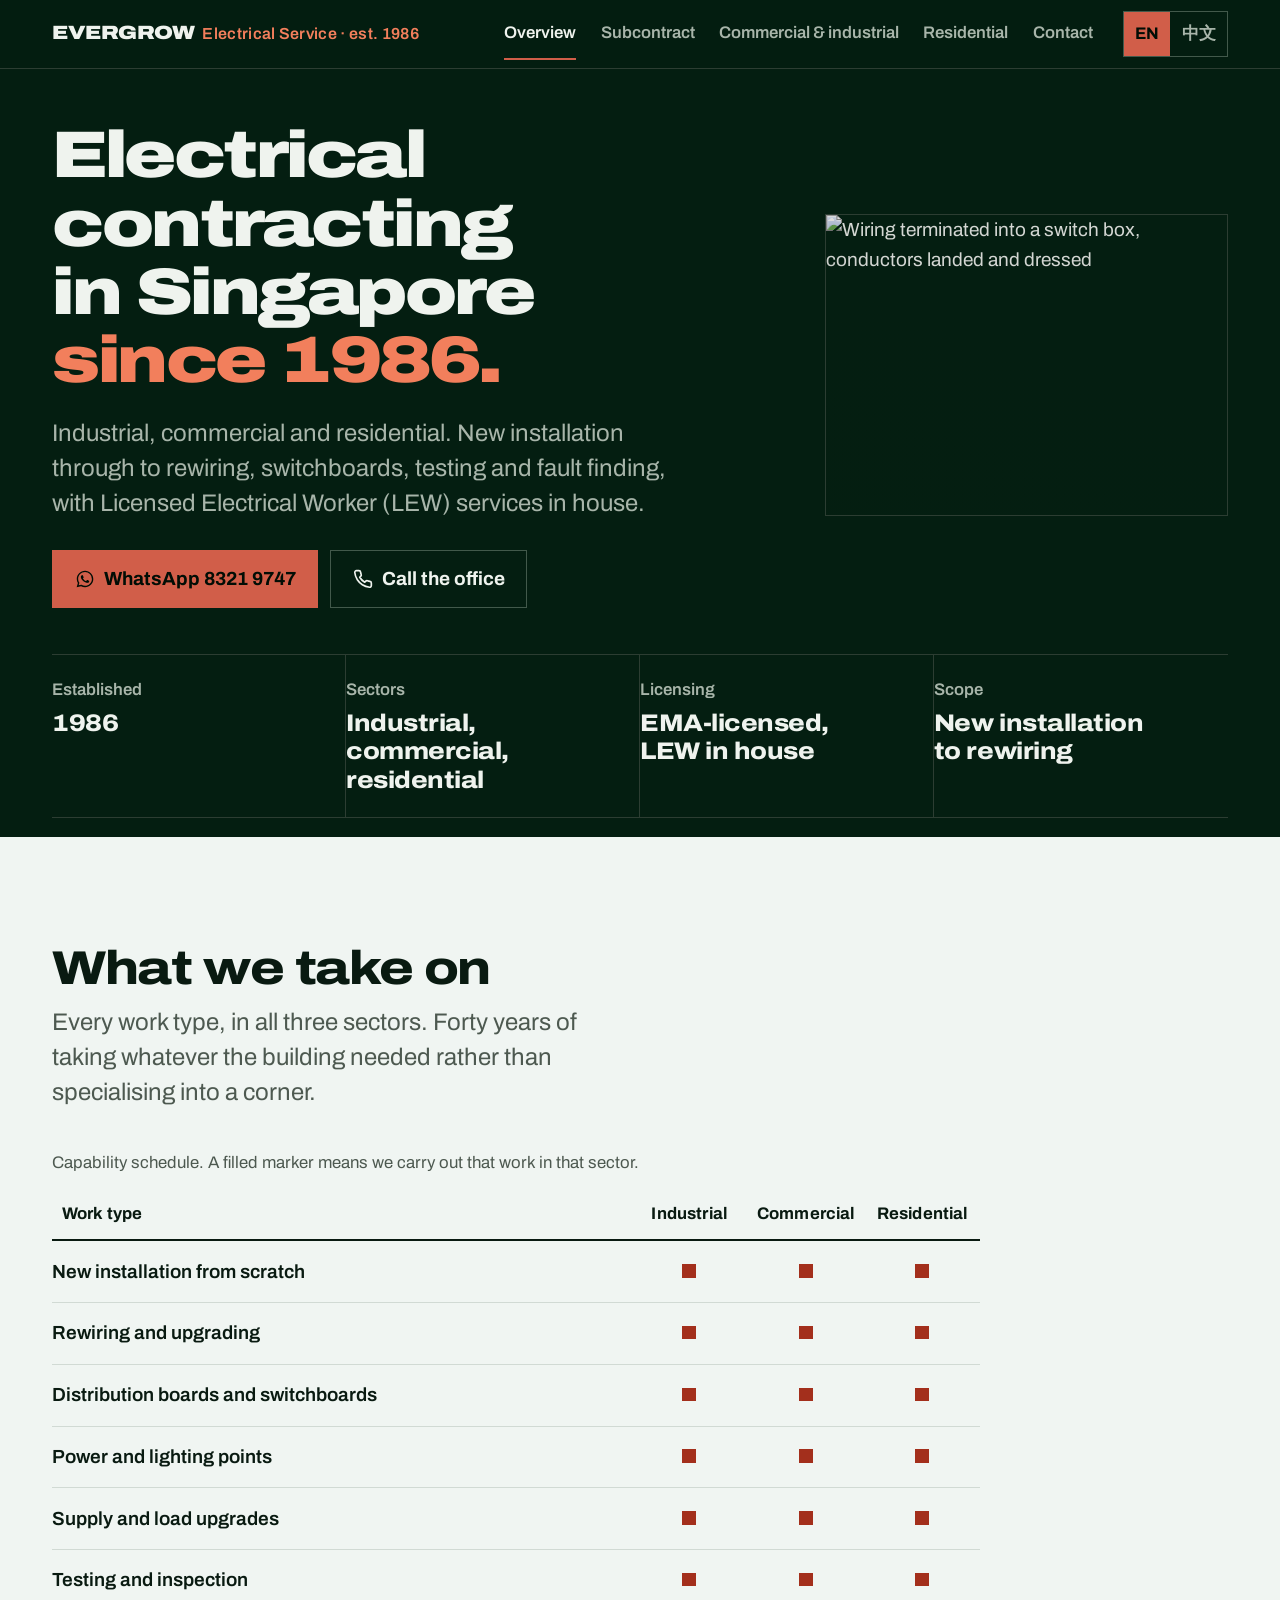
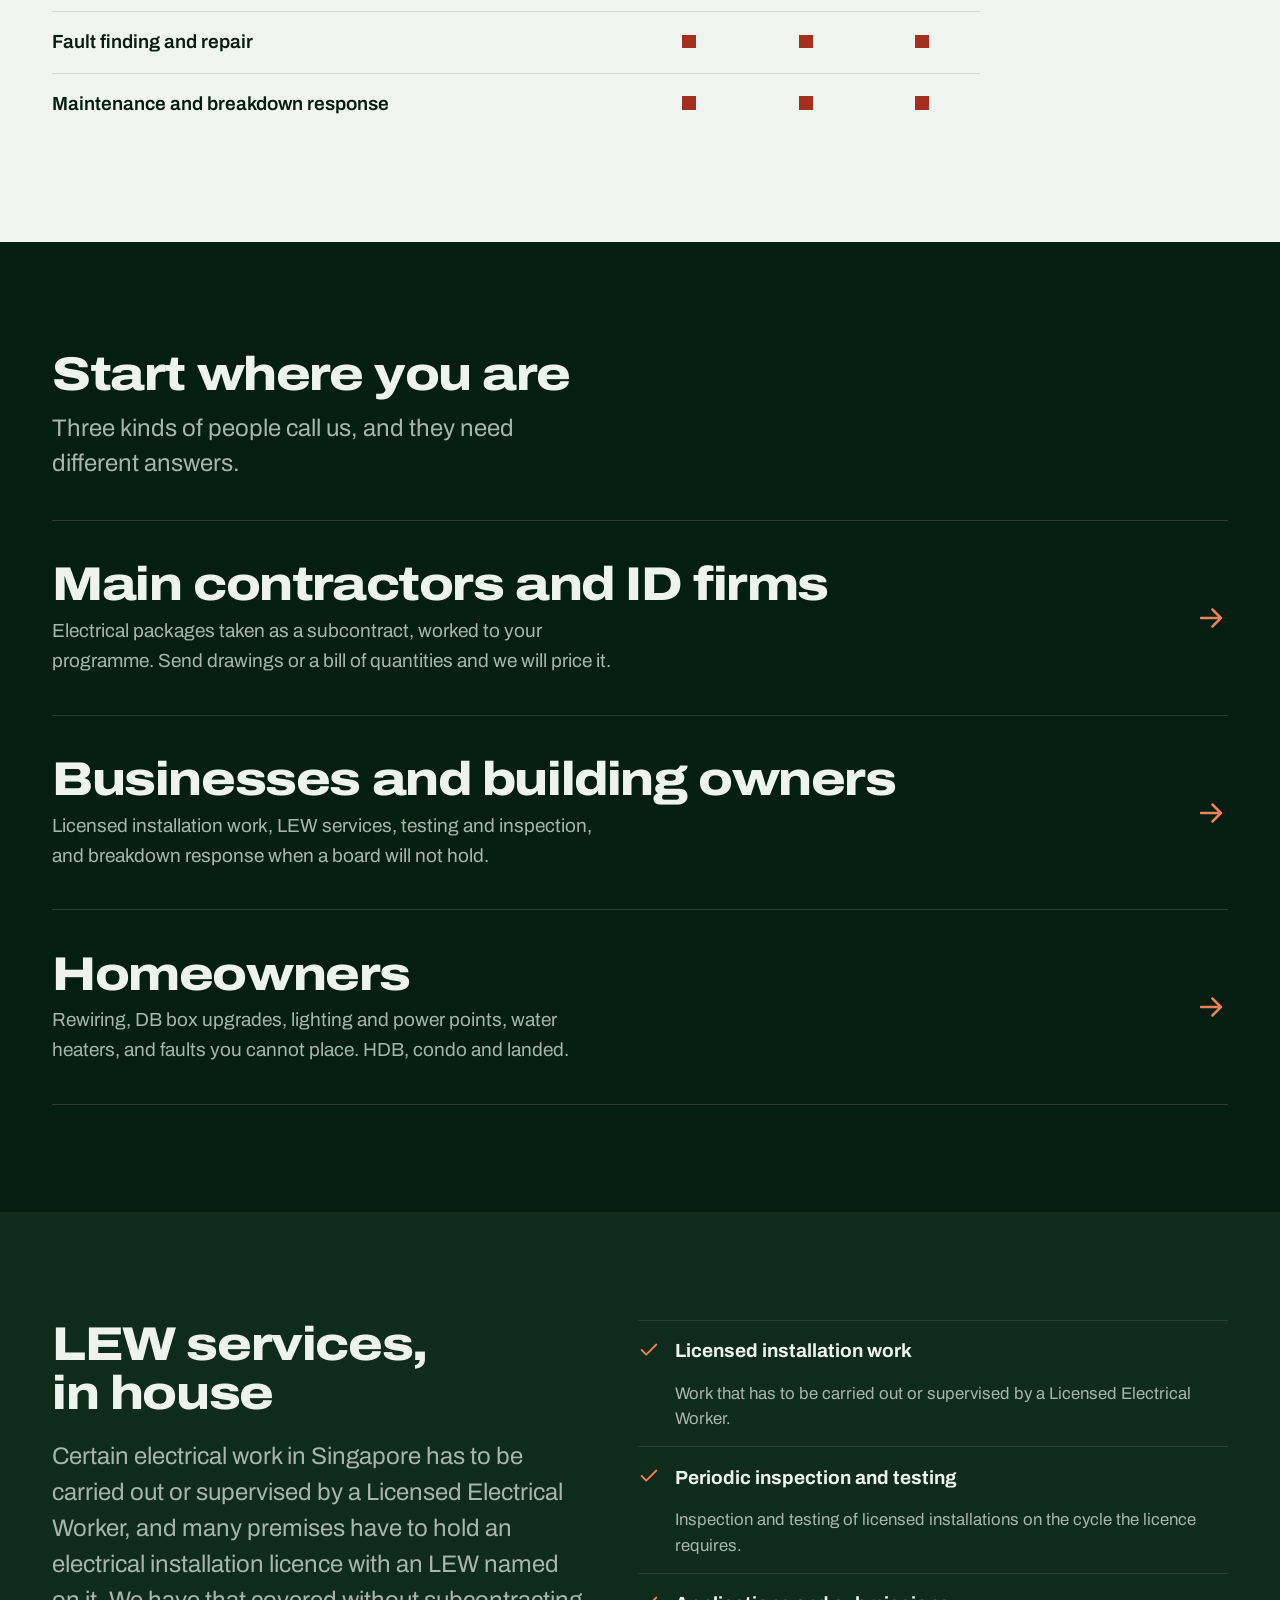
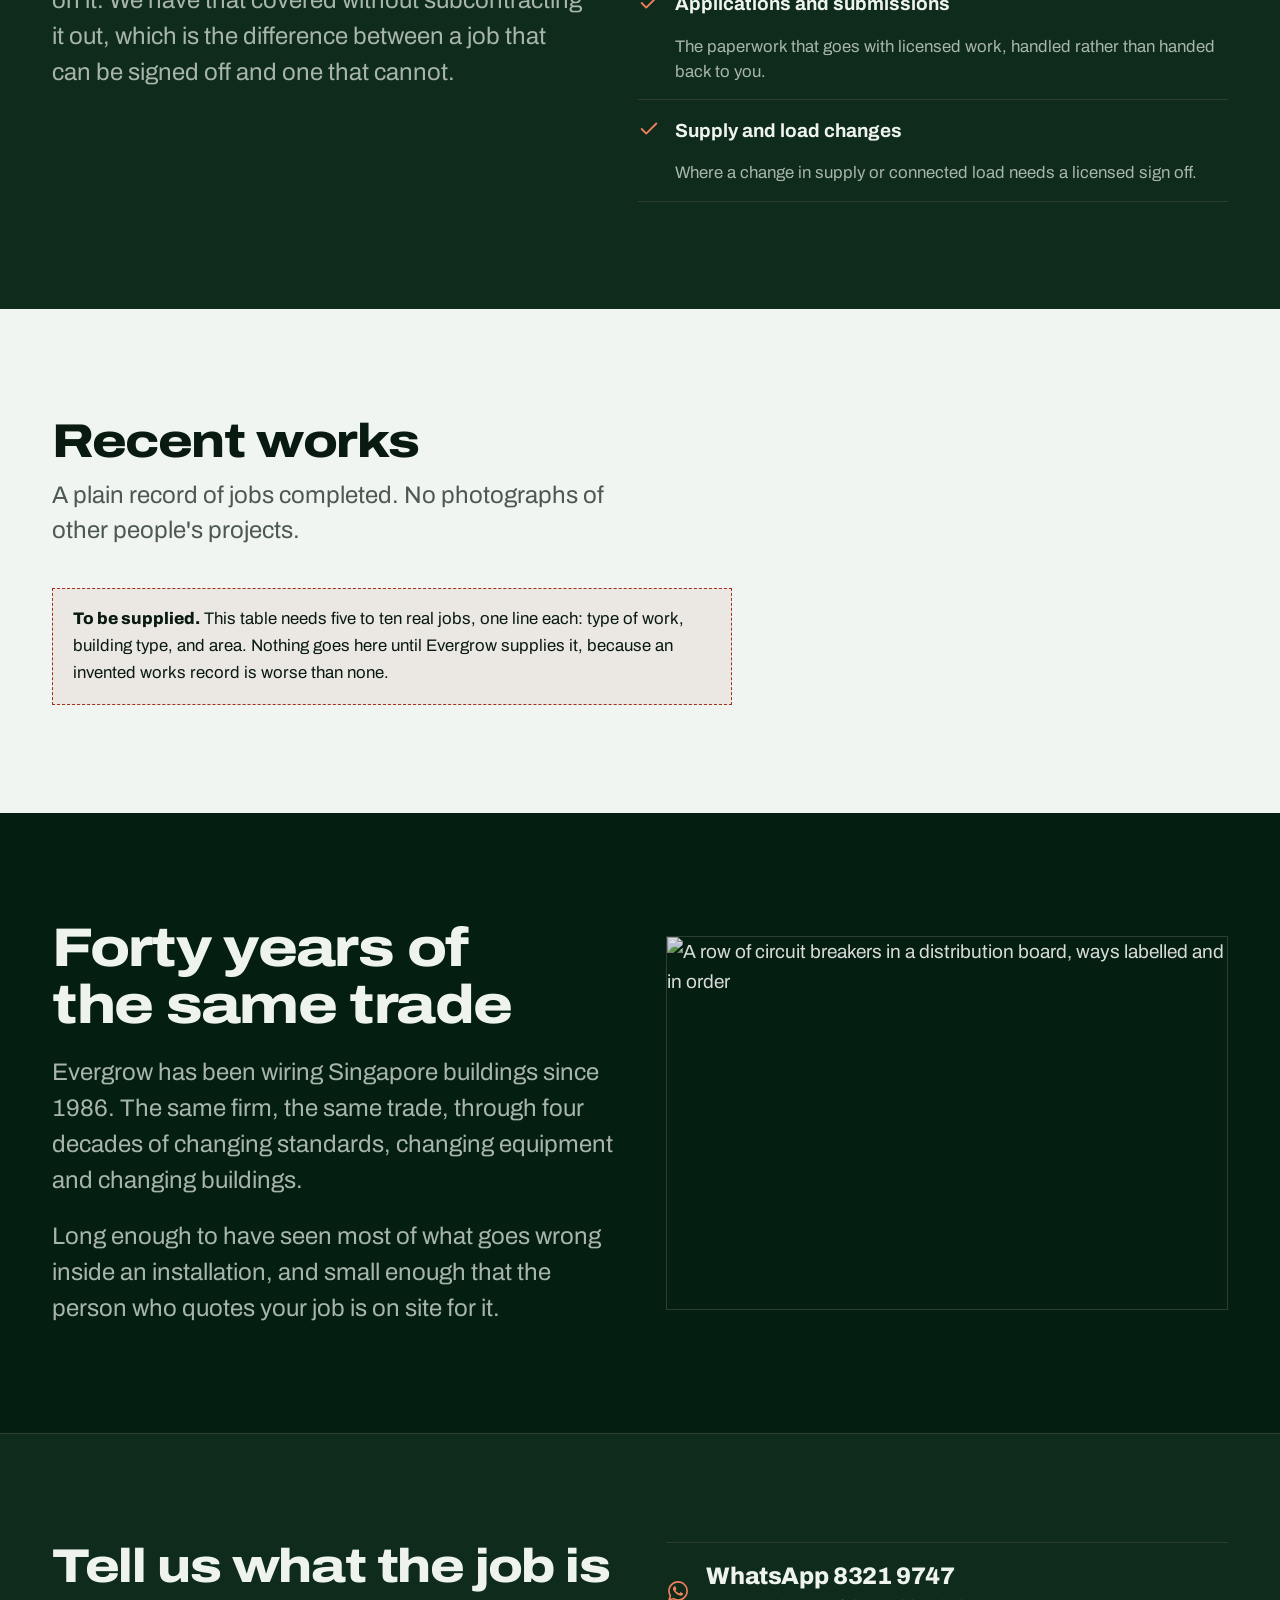
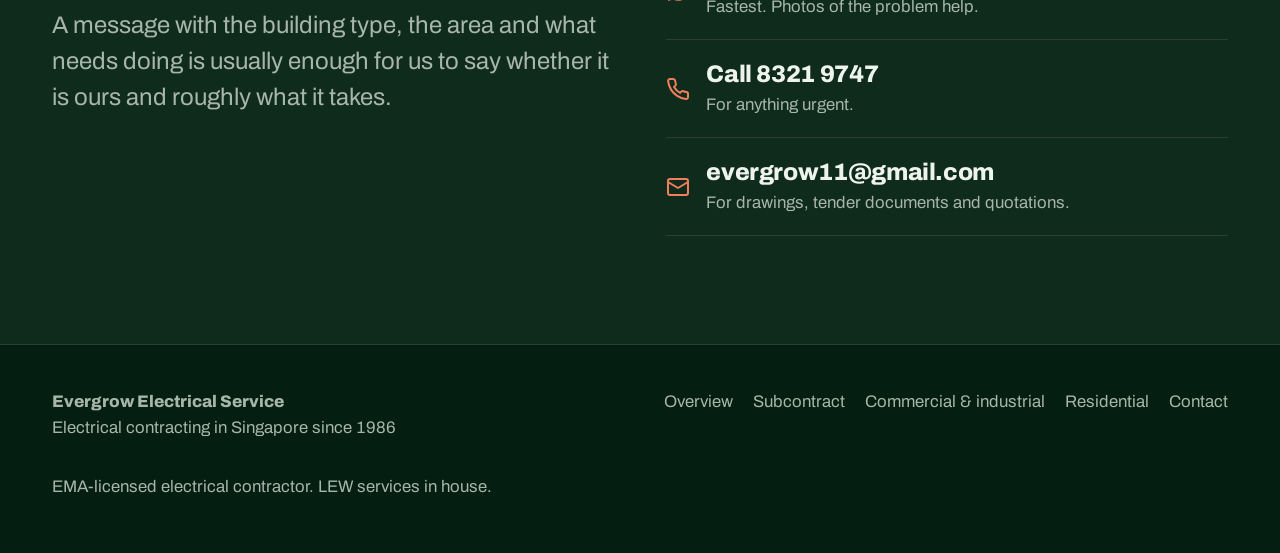
==== index.html @ 02aa0faf "Mobile action dock, 404 page, structured data, sitemap; soften unconfirmed availability claims - Sti" ====
<!doctype html>
<html lang="en">
<head>
<meta charset="utf-8">
<meta name="viewport" content="width=device-width, initial-scale=1">
<title data-en="Evergrow Electrical Service · Electrical contracting in Singapore since 1986" data-zh="Evergrow Electrical Service · 新加坡电气工程承包，始于 1986 年">Evergrow Electrical Service · Electrical contracting in Singapore since 1986</title>
<meta name="description" content="Evergrow Electrical Service has carried out electrical contracting in Singapore since 1986. Industrial, commercial and residential. New installation, rewiring, switchboards, testing and fault finding, with Licensed Electrical Worker (LEW) services in house.">
<!-- REMOVE THIS LINE to let Google index the site (do it once the "To be supplied" boxes are filled) -->
<meta name="robots" content="noindex, nofollow">
<meta name="theme-color" content="#041e11">
<link rel="icon" href="data:image/svg+xml,%3Csvg xmlns='http://www.w3.org/2000/svg' viewBox='0 0 32 32'%3E%3Crect width='32' height='32' fill='%23041e11'/%3E%3Cpath d='M18 4 9 18h6l-2 10 10-14h-6z' fill='%23d15e49'/%3E%3C/svg%3E">
<link rel="preconnect" href="https://fonts.googleapis.com">
<link rel="preconnect" href="https://fonts.gstatic.com" crossorigin>
<link href="https://fonts.googleapis.com/css2?family=Archivo:wdth,wght@62..125,400..900&family=Noto+Sans+SC:wght@400;500;700&display=swap" rel="stylesheet">
<link rel="stylesheet" href="css/site.css">
<script type="application/ld+json">
{
  "@context": "https://schema.org",
  "@type": "Electrician",
  "name": "Evergrow Electrical Service",
  "description": "Electrical contracting in Singapore since 1986. Industrial, commercial and residential: new installation, rewiring, distribution boards and switchboards, testing and inspection, fault finding and maintenance, with Licensed Electrical Worker services in house.",
  "url": "https://adamdegoat.github.io/evergrow-site/",
  "foundingDate": "1986",
  "telephone": "+65 8321 9747",
  "email": "evergrow11@gmail.com",
  "areaServed": {
    "@type": "Country",
    "name": "Singapore"
  },
  "knowsLanguage": [
    "en",
    "zh"
  ],
  "serviceType": [
    "Electrical installation",
    "Rewiring",
    "Distribution boards and switchboards",
    "Power and lighting points",
    "Supply and load upgrades",
    "Electrical testing and inspection",
    "Fault finding and repair",
    "Electrical maintenance"
  ]
}
</script>
</head>
<body>

<a class="skip-link" href="#main" data-en="Skip to content" data-zh="跳到主要内容">Skip to content</a>

<header class="masthead">
  <div class="wrap masthead__inner">
    <a class="wordmark" href="index.html">
      <span class="wordmark__name">Evergrow</span>
      <span class="wordmark__since" data-en="Electrical Service · est. 1986" data-zh="Electrical Service · 始于 1986">Electrical Service · est. 1986</span>
    </a>

    <nav class="nav" aria-label="Main">
      <a href="index.html" aria-current="page" data-en="Overview" data-zh="总览">Overview</a>
      <a href="subcontract.html" data-en="Subcontract" data-zh="分包工程">Subcontract</a>
      <a href="commercial.html" data-en="Commercial &amp; industrial" data-zh="商业与工业">Commercial &amp; industrial</a>
      <a href="residential.html" data-en="Residential" data-zh="住宅">Residential</a>
      <a href="contact.html" data-en="Contact" data-zh="联络">Contact</a>
    </nav>

    <div class="lang" role="group" aria-label="Language">
      <button type="button" data-lang="en" aria-pressed="true">EN</button>
      <button type="button" data-lang="zh" aria-pressed="false">中文</button>
    </div>
  </div>
</header>

<main id="main">

  <!-- Opening ---------------------------------------------------------- -->
  <section class="opening">
    <div class="wrap">
      <div class="opening__grid">
        <div class="rise">
          <h1>
            <span data-en="Electrical contracting in Singapore" data-zh="新加坡电气工程承包">Electrical contracting in Singapore</span>
            <span class="since" data-en="since 1986." data-zh="始于 1986 年。">since 1986.</span>
          </h1>
          <p class="opening__sub" data-en="Industrial, commercial and residential. New installation through to rewiring, switchboards, testing and fault finding, with Licensed Electrical Worker (LEW) services in house." data-zh="工业、商业、住宅。从全新装置到重新布线、配电箱、测试与故障检修，公司内部备有持牌电业工程师（LEW）。">Industrial, commercial and residential. New installation through to rewiring, switchboards, testing and fault finding, with Licensed Electrical Worker (LEW) services in house.</p>

          <div class="btn-row">
            <a class="btn btn--primary" href="https://wa.me/6583219747">
              <svg width="20" height="20" viewBox="0 0 24 24" fill="currentColor" aria-hidden="true"><path d="M12.04 2C6.58 2 2.13 6.45 2.13 11.91c0 1.75.46 3.46 1.32 4.96L2 22l5.25-1.38a9.87 9.87 0 0 0 4.79 1.22h.01c5.46 0 9.9-4.45 9.9-9.91C21.95 6.45 17.5 2 12.04 2Zm0 18.15h-.01a8.2 8.2 0 0 1-4.19-1.15l-.3-.18-3.12.82.83-3.04-.2-.31a8.19 8.19 0 0 1-1.26-4.38c0-4.54 3.7-8.23 8.25-8.23a8.23 8.23 0 0 1 8.23 8.24c0 4.54-3.7 8.23-8.23 8.23Zm4.52-6.16c-.25-.13-1.47-.72-1.69-.8-.23-.09-.39-.13-.56.12-.16.25-.64.8-.79.97-.14.16-.29.19-.54.06-.25-.12-1.05-.38-1.99-1.23-.74-.65-1.23-1.46-1.38-1.71-.14-.25-.01-.38.11-.51.11-.11.25-.29.37-.43.13-.15.17-.25.25-.41.09-.17.04-.31-.02-.43-.06-.13-.56-1.35-.77-1.84-.2-.49-.4-.42-.56-.43l-.47-.01c-.17 0-.43.06-.66.31-.22.25-.87.85-.87 2.07 0 1.22.89 2.4 1.02 2.56.12.17 1.75 2.67 4.23 3.74.59.26 1.05.41 1.41.52.59.19 1.13.16 1.56.1.47-.07 1.47-.6 1.68-1.18.2-.58.2-1.08.14-1.18-.06-.11-.22-.17-.47-.29Z"/></svg>
              <span data-en="WhatsApp 8321 9747" data-zh="WhatsApp 8321 9747">WhatsApp 8321 9747</span>
            </a>
            <a class="btn btn--ghost" href="tel:+6583219747">
              <svg width="20" height="20" viewBox="0 0 24 24" fill="none" stroke="currentColor" stroke-width="2" stroke-linecap="round" stroke-linejoin="round" aria-hidden="true"><path d="M22 16.92v3a2 2 0 0 1-2.18 2 19.79 19.79 0 0 1-8.63-3.07 19.5 19.5 0 0 1-6-6 19.79 19.79 0 0 1-3.07-8.67A2 2 0 0 1 4.11 2h3a2 2 0 0 1 2 1.72c.13.96.36 1.9.7 2.81a2 2 0 0 1-.45 2.11L8.09 9.91a16 16 0 0 0 6 6l1.27-1.27a2 2 0 0 1 2.11-.45c.9.34 1.85.57 2.81.7A2 2 0 0 1 22 16.92Z"/></svg>
              <span data-en="Call the office" data-zh="致电办公室">Call the office</span>
            </a>
          </div>
        </div>

        <figure class="opening__figure rise" style="margin:0">
          <img src="https://images.unsplash.com/photo-1635335874521-7987db781153?auto=format&amp;fit=crop&amp;w=1200&amp;q=80"
               width="1200" height="1020" loading="eager" decoding="async"
               alt="Wiring terminated into a switch box, conductors landed and dressed">
        </figure>
      </div>

      <dl class="facts">
        <div>
          <dt data-en="Established" data-zh="成立年份">Established</dt>
          <dd>1986</dd>
        </div>
        <div>
          <dt data-en="Sectors" data-zh="服务领域">Sectors</dt>
          <dd data-en="Industrial, commercial, residential" data-zh="工业、商业、住宅">Industrial, commercial, residential</dd>
        </div>
        <div>
          <dt data-en="Licensing" data-zh="执照">Licensing</dt>
          <dd data-en="EMA-licensed, LEW in house" data-zh="EMA 持牌，内部 LEW">EMA-licensed, LEW in house</dd>
        </div>
        <div>
          <dt data-en="Scope" data-zh="工程范围">Scope</dt>
          <dd data-en="New installation to rewiring" data-zh="从全新装置到重新布线">New installation to rewiring</dd>
        </div>
      </dl>
    </div>
  </section>

  <!-- Capability schedule ---------------------------------------------- -->
  <section class="band band--pale" id="capability">
    <div class="wrap">
      <div class="band-head">
        <h2 data-en="What we take on" data-zh="承接范围">What we take on</h2>
        <p data-en="Every work type, in all three sectors. Forty years of taking whatever the building needed rather than specialising into a corner." data-zh="所有工程类型，涵盖三大领域。四十年来按建筑所需承接工程，而非局限于单一专项。">Every work type, in all three sectors. Forty years of taking whatever the building needed rather than specialising into a corner.</p>
      </div>

      <table class="schedule">
        <caption data-en="Capability schedule. A filled marker means we carry out that work in that sector." data-zh="工程能力表。方块表示本公司在该领域承接该项工程。">Capability schedule. A filled marker means we carry out that work in that sector.</caption>
        <thead>
          <tr>
            <th scope="col" data-en="Work type" data-zh="工程类型">Work type</th>
            <th scope="col" data-en="Industrial" data-zh="工业">Industrial</th>
            <th scope="col" data-en="Commercial" data-zh="商业">Commercial</th>
            <th scope="col" data-en="Residential" data-zh="住宅">Residential</th>
          </tr>
        </thead>
        <tbody>
          <tr><th scope="row" data-en="New installation from scratch" data-zh="全新电气装置">New installation from scratch</th><td><span class="tick"></span><span class="visually-hidden">Yes</span></td><td><span class="tick"></span><span class="visually-hidden">Yes</span></td><td><span class="tick"></span><span class="visually-hidden">Yes</span></td></tr>
          <tr><th scope="row" data-en="Rewiring and upgrading" data-zh="重新布线与提升">Rewiring and upgrading</th><td><span class="tick"></span><span class="visually-hidden">Yes</span></td><td><span class="tick"></span><span class="visually-hidden">Yes</span></td><td><span class="tick"></span><span class="visually-hidden">Yes</span></td></tr>
          <tr><th scope="row" data-en="Distribution boards and switchboards" data-zh="配电箱与配电柜">Distribution boards and switchboards</th><td><span class="tick"></span><span class="visually-hidden">Yes</span></td><td><span class="tick"></span><span class="visually-hidden">Yes</span></td><td><span class="tick"></span><span class="visually-hidden">Yes</span></td></tr>
          <tr><th scope="row" data-en="Power and lighting points" data-zh="电源与照明点">Power and lighting points</th><td><span class="tick"></span><span class="visually-hidden">Yes</span></td><td><span class="tick"></span><span class="visually-hidden">Yes</span></td><td><span class="tick"></span><span class="visually-hidden">Yes</span></td></tr>
          <tr><th scope="row" data-en="Supply and load upgrades" data-zh="电力供应与负载提升">Supply and load upgrades</th><td><span class="tick"></span><span class="visually-hidden">Yes</span></td><td><span class="tick"></span><span class="visually-hidden">Yes</span></td><td><span class="tick"></span><span class="visually-hidden">Yes</span></td></tr>
          <tr><th scope="row" data-en="Testing and inspection" data-zh="测试与检查">Testing and inspection</th><td><span class="tick"></span><span class="visually-hidden">Yes</span></td><td><span class="tick"></span><span class="visually-hidden">Yes</span></td><td><span class="tick"></span><span class="visually-hidden">Yes</span></td></tr>
          <tr><th scope="row" data-en="Fault finding and repair" data-zh="故障检修">Fault finding and repair</th><td><span class="tick"></span><span class="visually-hidden">Yes</span></td><td><span class="tick"></span><span class="visually-hidden">Yes</span></td><td><span class="tick"></span><span class="visually-hidden">Yes</span></td></tr>
          <tr><th scope="row" data-en="Maintenance and breakdown response" data-zh="维修保养与故障应对">Maintenance and breakdown response</th><td><span class="tick"></span><span class="visually-hidden">Yes</span></td><td><span class="tick"></span><span class="visually-hidden">Yes</span></td><td><span class="tick"></span><span class="visually-hidden">Yes</span></td></tr>
        </tbody>
      </table>

      <!-- Phone: the same information, stated once instead of repeated per sector. -->
      <div class="schedule-stack">
        <ul class="sector-row">
          <li data-en="Industrial" data-zh="工业">Industrial</li>
          <li data-en="Commercial" data-zh="商业">Commercial</li>
          <li data-en="Residential" data-zh="住宅">Residential</li>
        </ul>
        <ul class="stack-list">
          <li data-en="New installation from scratch" data-zh="全新电气装置">New installation from scratch</li>
          <li data-en="Rewiring and upgrading" data-zh="重新布线与提升">Rewiring and upgrading</li>
          <li data-en="Distribution boards and switchboards" data-zh="配电箱与配电柜">Distribution boards and switchboards</li>
          <li data-en="Power and lighting points" data-zh="电源与照明点">Power and lighting points</li>
          <li data-en="Supply and load upgrades" data-zh="电力供应与负载提升">Supply and load upgrades</li>
          <li data-en="Testing and inspection" data-zh="测试与检查">Testing and inspection</li>
          <li data-en="Fault finding and repair" data-zh="故障检修">Fault finding and repair</li>
          <li data-en="Maintenance and breakdown response" data-zh="维修保养与故障应对">Maintenance and breakdown response</li>
        </ul>
      </div>
    </div>
  </section>

  <!-- Doors ------------------------------------------------------------- -->
  <section class="band">
    <div class="wrap">
      <div class="band-head">
        <h2 data-en="Start where you are" data-zh="按您的身份选择">Start where you are</h2>
        <p data-en="Three kinds of people call us, and they need different answers." data-zh="三类客户联络我们，各自需要不同的答案。">Three kinds of people call us, and they need different answers.</p>
      </div>

      <div class="doors">
        <a class="door" href="subcontract.html">
          <span class="door__title" data-en="Main contractors and ID firms" data-zh="总承包商与室内设计公司">Main contractors and ID firms</span>
          <span class="door__note" data-en="Electrical packages taken as a subcontract, worked to your programme. Send drawings or a bill of quantities and we will price it." data-zh="以分包形式承接电气工程配套，配合贵司工期。发送图纸或工程量清单，我们即可报价。">Electrical packages taken as a subcontract, worked to your programme. Send drawings or a bill of quantities and we will price it.</span>
          <svg class="door__arrow" width="34" height="34" viewBox="0 0 24 24" fill="none" stroke="currentColor" stroke-width="1.75" stroke-linecap="round" stroke-linejoin="round" aria-hidden="true"><path d="M5 12h14M13 6l6 6-6 6"/></svg>
        </a>

        <a class="door" href="commercial.html">
          <span class="door__title" data-en="Businesses and building owners" data-zh="企业与业主">Businesses and building owners</span>
          <span class="door__note" data-en="Licensed installation work, LEW services, testing and inspection, and breakdown response when a board will not hold." data-zh="持牌电气装置工程、LEW 服务、测试与检查，以及配电箱无法送电时的故障应对。">Licensed installation work, LEW services, testing and inspection, and breakdown response when a board will not hold.</span>
          <svg class="door__arrow" width="34" height="34" viewBox="0 0 24 24" fill="none" stroke="currentColor" stroke-width="1.75" stroke-linecap="round" stroke-linejoin="round" aria-hidden="true"><path d="M5 12h14M13 6l6 6-6 6"/></svg>
        </a>

        <a class="door" href="residential.html">
          <span class="door__title" data-en="Homeowners" data-zh="住宅屋主">Homeowners</span>
          <span class="door__note" data-en="Rewiring, DB box upgrades, lighting and power points, water heaters, and faults you cannot place. HDB, condo and landed." data-zh="重新布线、电箱提升、照明与电源点、热水器，以及查不出原因的故障。组屋、公寓与有地住宅。">Rewiring, DB box upgrades, lighting and power points, water heaters, and faults you cannot place. HDB, condo and landed.</span>
          <svg class="door__arrow" width="34" height="34" viewBox="0 0 24 24" fill="none" stroke="currentColor" stroke-width="1.75" stroke-linecap="round" stroke-linejoin="round" aria-hidden="true"><path d="M5 12h14M13 6l6 6-6 6"/></svg>
        </a>
      </div>
    </div>
  </section>

  <!-- Licence ----------------------------------------------------------- -->
  <section class="band band--raised">
    <div class="wrap licence">
      <div>
        <h2 style="font-size:var(--step-3)" data-en="LEW services, in house" data-zh="内部 LEW 服务">LEW services, in house</h2>
        <p class="lede" style="margin-top:1.25rem;color:var(--muted-on-deep)" data-en="Certain electrical work in Singapore has to be carried out or supervised by a Licensed Electrical Worker, and many premises have to hold an electrical installation licence with an LEW named on it. We have that covered without subcontracting it out, which is the difference between a job that can be signed off and one that cannot." data-zh="在新加坡，某些电气工程必须由持牌电业工程师（LEW）执行或监督，许多场所也必须持有列明 LEW 的电气装置执照。我们内部即可处理，无需另行外包，这决定了工程能否顺利签核。">Certain electrical work in Singapore has to be carried out or supervised by a Licensed Electrical Worker, and many premises have to hold an electrical installation licence with an LEW named on it. We have that covered without subcontracting it out, which is the difference between a job that can be signed off and one that cannot.</p>
      </div>

      <ul class="licence__list">
        <li>
          <svg width="22" height="22" viewBox="0 0 24 24" fill="none" stroke="currentColor" stroke-width="2" stroke-linecap="round" stroke-linejoin="round" aria-hidden="true"><path d="M20 6 9 17l-5-5"/></svg>
          <b data-en="Licensed installation work" data-zh="持牌电气装置工程">Licensed installation work</b>
          <span data-en="Work that has to be carried out or supervised by a Licensed Electrical Worker." data-zh="必须由持牌电业工程师执行或监督的工程。">Work that has to be carried out or supervised by a Licensed Electrical Worker.</span>
        </li>
        <li>
          <svg width="22" height="22" viewBox="0 0 24 24" fill="none" stroke="currentColor" stroke-width="2" stroke-linecap="round" stroke-linejoin="round" aria-hidden="true"><path d="M20 6 9 17l-5-5"/></svg>
          <b data-en="Periodic inspection and testing" data-zh="定期检查与测试">Periodic inspection and testing</b>
          <span data-en="Inspection and testing of licensed installations on the cycle the licence requires." data-zh="按执照要求的周期，对持牌电气装置进行检查与测试。">Inspection and testing of licensed installations on the cycle the licence requires.</span>
        </li>
        <li>
          <svg width="22" height="22" viewBox="0 0 24 24" fill="none" stroke="currentColor" stroke-width="2" stroke-linecap="round" stroke-linejoin="round" aria-hidden="true"><path d="M20 6 9 17l-5-5"/></svg>
          <b data-en="Applications and submissions" data-zh="申请与呈报">Applications and submissions</b>
          <span data-en="The paperwork that goes with licensed work, handled rather than handed back to you." data-zh="持牌工程所需的文书作业由我们处理，不会推回给客户。">The paperwork that goes with licensed work, handled rather than handed back to you.</span>
        </li>
        <li>
          <svg width="22" height="22" viewBox="0 0 24 24" fill="none" stroke="currentColor" stroke-width="2" stroke-linecap="round" stroke-linejoin="round" aria-hidden="true"><path d="M20 6 9 17l-5-5"/></svg>
          <b data-en="Supply and load changes" data-zh="供电与负载变更">Supply and load changes</b>
          <span data-en="Where a change in supply or connected load needs a licensed sign off." data-zh="供电或连接负载变更需要持牌签核的情况。">Where a change in supply or connected load needs a licensed sign off.</span>
        </li>
      </ul>
    </div>
  </section>

  <!-- Works log --------------------------------------------------------- -->
  <section class="band band--pale">
    <div class="wrap">
      <div class="band-head">
        <h2 data-en="Recent works" data-zh="近期工程">Recent works</h2>
        <p data-en="A plain record of jobs completed. No photographs of other people's projects." data-zh="已完成工程的简明记录。不使用他人项目的照片。">A plain record of jobs completed. No photographs of other people's projects.</p>
      </div>

      <p class="todo">
        <b data-en="To be supplied." data-zh="待提供。">To be supplied.</b>
        <span data-en=" This table needs five to ten real jobs, one line each: type of work, building type, and area. Nothing goes here until Evergrow supplies it, because an invented works record is worse than none." data-zh=" 此表需要五至十项真实工程，每项一行：工程类型、建筑类型与地区。在 Evergrow 提供资料前不会填入内容，因为虚构的工程记录比留白更糟。"> This table needs five to ten real jobs, one line each: type of work, building type, and area. Nothing goes here until Evergrow supplies it, because an invented works record is worse than none.</span>
      </p>
    </div>
  </section>

  <!-- Continuity -------------------------------------------------------- -->
  <section class="band">
    <div class="wrap continuity">
      <div>
        <h2 data-en="Forty years of the same trade" data-zh="四十年，只做同一行">Forty years of the same trade</h2>
        <p data-en="Evergrow has been wiring Singapore buildings since 1986. The same firm, the same trade, through four decades of changing standards, changing equipment and changing buildings." data-zh="Evergrow 自 1986 年起为新加坡的建筑布线。同一家公司，同一个行业，历经四十年标准、设备与建筑形态的变迁。">Evergrow has been wiring Singapore buildings since 1986. The same firm, the same trade, through four decades of changing standards, changing equipment and changing buildings.</p>
        <p data-en="Long enough to have seen most of what goes wrong inside an installation, and small enough that the person who quotes your job is on site for it." data-zh="时间够长，装置内部会出的问题大多见过；规模够小，为您报价的人也会亲自到场施工。">Long enough to have seen most of what goes wrong inside an installation, and small enough that the person who quotes your job is on site for it.</p>
      </div>
      <figure class="continuity__figure" style="margin:0">
        <img src="https://images.unsplash.com/photo-1576446470246-499c738d1c8e?auto=format&amp;fit=crop&amp;w=1200&amp;q=80"
             width="1200" height="800" loading="lazy" decoding="async"
             alt="A row of circuit breakers in a distribution board, ways labelled and in order">
      </figure>
    </div>
  </section>

  <!-- Contact ----------------------------------------------------------- -->
  <section class="band contact-band" id="contact">
    <div class="wrap contact-grid">
      <div>
        <h2 data-en="Tell us what the job is" data-zh="告诉我们工程内容">Tell us what the job is</h2>
        <p data-en="A message with the building type, the area and what needs doing is usually enough for us to say whether it is ours and roughly what it takes." data-zh="来讯说明建筑类型、地区与需要处理的工程，通常已足以让我们判断是否承接，以及大致所需。">A message with the building type, the area and what needs doing is usually enough for us to say whether it is ours and roughly what it takes.</p>
      </div>

      <ul class="reach">
        <li>
          <a href="https://wa.me/6583219747">
            <svg width="24" height="24" viewBox="0 0 24 24" fill="currentColor" aria-hidden="true"><path d="M12.04 2C6.58 2 2.13 6.45 2.13 11.91c0 1.75.46 3.46 1.32 4.96L2 22l5.25-1.38a9.87 9.87 0 0 0 4.79 1.22h.01c5.46 0 9.9-4.45 9.9-9.91C21.95 6.45 17.5 2 12.04 2Zm0 18.15h-.01a8.2 8.2 0 0 1-4.19-1.15l-.3-.18-3.12.82.83-3.04-.2-.31a8.19 8.19 0 0 1-1.26-4.38c0-4.54 3.7-8.23 8.25-8.23a8.23 8.23 0 0 1 8.23 8.24c0 4.54-3.7 8.23-8.23 8.23Zm4.52-6.16c-.25-.13-1.47-.72-1.69-.8-.23-.09-.39-.13-.56.12-.16.25-.64.8-.79.97-.14.16-.29.19-.54.06-.25-.12-1.05-.38-1.99-1.23-.74-.65-1.23-1.46-1.38-1.71-.14-.25-.01-.38.11-.51.11-.11.25-.29.37-.43.13-.15.17-.25.25-.41.09-.17.04-.31-.02-.43-.06-.13-.56-1.35-.77-1.84-.2-.49-.4-.42-.56-.43l-.47-.01c-.17 0-.43.06-.66.31-.22.25-.87.85-.87 2.07 0 1.22.89 2.4 1.02 2.56.12.17 1.75 2.67 4.23 3.74.59.26 1.05.41 1.41.52.59.19 1.13.16 1.56.1.47-.07 1.47-.6 1.68-1.18.2-.58.2-1.08.14-1.18-.06-.11-.22-.17-.47-.29Z"/></svg>
            <span>
              <b>WhatsApp 8321 9747</b>
              <span data-en="Fastest. Photos of the problem help." data-zh="最快捷。附上问题照片更有帮助。">Fastest. Photos of the problem help.</span>
            </span>
          </a>
        </li>
        <li>
          <a href="tel:+6583219747">
            <svg width="24" height="24" viewBox="0 0 24 24" fill="none" stroke="currentColor" stroke-width="2" stroke-linecap="round" stroke-linejoin="round" aria-hidden="true"><path d="M22 16.92v3a2 2 0 0 1-2.18 2 19.79 19.79 0 0 1-8.63-3.07 19.5 19.5 0 0 1-6-6 19.79 19.79 0 0 1-3.07-8.67A2 2 0 0 1 4.11 2h3a2 2 0 0 1 2 1.72c.13.96.36 1.9.7 2.81a2 2 0 0 1-.45 2.11L8.09 9.91a16 16 0 0 0 6 6l1.27-1.27a2 2 0 0 1 2.11-.45c.9.34 1.85.57 2.81.7A2 2 0 0 1 22 16.92Z"/></svg>
            <span>
              <b data-en="Call 8321 9747" data-zh="致电 8321 9747">Call 8321 9747</b>
              <span data-en="For anything urgent." data-zh="紧急事项请来电。">For anything urgent.</span>
            </span>
          </a>
        </li>
        <li>
          <a href="mailto:evergrow11@gmail.com">
            <svg width="24" height="24" viewBox="0 0 24 24" fill="none" stroke="currentColor" stroke-width="2" stroke-linecap="round" stroke-linejoin="round" aria-hidden="true"><rect x="2" y="4" width="20" height="16" rx="2"/><path d="m2 7 10 6 10-6"/></svg>
            <span>
              <b>evergrow11@gmail.com</b>
              <span data-en="For drawings, tender documents and quotations." data-zh="用于图纸、招标文件与报价。">For drawings, tender documents and quotations.</span>
            </span>
          </a>
        </li>
      </ul>
    </div>
  </section>

</main>

<footer class="foot">
  <div class="wrap foot__grid">
    <div style="margin-right:auto">
      <span style="font-weight:800">Evergrow Electrical Service</span><br>
      <span data-en="Electrical contracting in Singapore since 1986" data-zh="新加坡电气工程承包，始于 1986 年">Electrical contracting in Singapore since 1986</span>
    </div>
    <nav aria-label="Footer">
      <a href="index.html" data-en="Overview" data-zh="总览">Overview</a>
      <a href="subcontract.html" data-en="Subcontract" data-zh="分包工程">Subcontract</a>
      <a href="commercial.html" data-en="Commercial &amp; industrial" data-zh="商业与工业">Commercial &amp; industrial</a>
      <a href="residential.html" data-en="Residential" data-zh="住宅">Residential</a>
      <a href="contact.html" data-en="Contact" data-zh="联络">Contact</a>
    </nav>
    <p class="foot__legal" data-en="EMA-licensed electrical contractor. LEW services in house." data-zh="EMA 持牌电气承包商。内部提供 LEW 服务。">EMA-licensed electrical contractor. LEW services in house.</p>
  </div>
</footer>

<div class="dock">
  <a href="https://wa.me/6583219747" aria-label="WhatsApp 8321 9747"><svg width="21" height="21" viewBox="0 0 24 24" fill="currentColor" aria-hidden="true"><path d="M12.04 2C6.58 2 2.13 6.45 2.13 11.91c0 1.75.46 3.46 1.32 4.96L2 22l5.25-1.38a9.87 9.87 0 0 0 4.79 1.22h.01c5.46 0 9.9-4.45 9.9-9.91C21.95 6.45 17.5 2 12.04 2Zm0 18.15h-.01a8.2 8.2 0 0 1-4.19-1.15l-.3-.18-3.12.82.83-3.04-.2-.31a8.19 8.19 0 0 1-1.26-4.38c0-4.54 3.7-8.23 8.25-8.23a8.23 8.23 0 0 1 8.23 8.24c0 4.54-3.7 8.23-8.23 8.23Zm4.52-6.16c-.25-.13-1.47-.72-1.69-.8-.23-.09-.39-.13-.56.12-.16.25-.64.8-.79.97-.14.16-.29.19-.54.06-.25-.12-1.05-.38-1.99-1.23-.74-.65-1.23-1.46-1.38-1.71-.14-.25-.01-.38.11-.51.11-.11.25-.29.37-.43.13-.15.17-.25.25-.41.09-.17.04-.31-.02-.43-.06-.13-.56-1.35-.77-1.84-.2-.49-.4-.42-.56-.43l-.47-.01c-.17 0-.43.06-.66.31-.22.25-.87.85-.87 2.07 0 1.22.89 2.4 1.02 2.56.12.17 1.75 2.67 4.23 3.74.59.26 1.05.41 1.41.52.59.19 1.13.16 1.56.1.47-.07 1.47-.6 1.68-1.18.2-.58.2-1.08.14-1.18-.06-.11-.22-.17-.47-.29Z"/></svg><span data-en="WhatsApp" data-zh="WhatsApp">WhatsApp</span></a>
  <a href="tel:+6583219747" aria-label="Call 8321 9747"><svg width="21" height="21" viewBox="0 0 24 24" fill="none" stroke="currentColor" stroke-width="2" stroke-linecap="round" stroke-linejoin="round" aria-hidden="true"><path d="M22 16.92v3a2 2 0 0 1-2.18 2 19.79 19.79 0 0 1-8.63-3.07 19.5 19.5 0 0 1-6-6 19.79 19.79 0 0 1-3.07-8.67A2 2 0 0 1 4.11 2h3a2 2 0 0 1 2 1.72c.13.96.36 1.9.7 2.81a2 2 0 0 1-.45 2.11L8.09 9.91a16 16 0 0 0 6 6l1.27-1.27a2 2 0 0 1 2.11-.45c.9.34 1.85.57 2.81.7A2 2 0 0 1 22 16.92Z"/></svg><span data-en="Call" data-zh="致电">Call</span></a>
</div>

<script src="js/site.js"></script>
</body>
</html>
---- css/site.css ----
@charset "utf-8";

/* ==========================================================================
   Evergrow Electrical Service
   Design system. Deep earth green surface, copper conductor accent.
   Green from the firm's name and the protective earth conductor.
   Copper from the material inside every cable the firm pulls.
   ========================================================================== */

:root {
  /* Surface ------------------------------------------------------------- */
  --bg-deep:      oklch(0.21 0.042 158);   /* #041e11 dominant brand surface */
  --bg-raised:    oklch(0.26 0.045 158);   /* #0e2b1b */
  --bg-pale:      oklch(0.965 0.006 158);  /* #f0f5f2 reading surface        */

  /* Ink ----------------------------------------------------------------- */
  --ink-on-deep:   oklch(0.96 0.008 140);  /* 15.6:1 on --bg-deep */
  --muted-on-deep: oklch(0.76 0.022 150);  /*  8.2:1 */
  --ink-on-pale:   oklch(0.20 0.030 158);  /* 16.3:1 on --bg-pale */
  --muted-on-pale: oklch(0.45 0.020 155);  /*  6.7:1 */

  /* Copper -------------------------------------------------------------- */
  --copper:        oklch(0.62 0.150 32);   /* 4.5:1 on deep  */
  --copper-bright: oklch(0.72 0.150 38);   /* 6.7:1 on deep, link + hover */
  --copper-deep:   oklch(0.48 0.155 32);   /* 6.4:1 on pale  */
  --on-copper:     oklch(0.14 0.030 158);  /* 5.1:1 on copper */

  /* Earth conductor. Used only for live/urgent signals. Never decorative. */
  --live:          oklch(0.86 0.180 118);

  /* Rules --------------------------------------------------------------- */
  --rule-on-deep: oklch(0.34 0.028 158);
  --rule-on-pale: oklch(0.88 0.012 158);
  --rule-strong:  oklch(0.44 0.035 158);

  /* Type ---------------------------------------------------------------- */
  --font: "Archivo", ui-sans-serif, system-ui, -apple-system, "Segoe UI", sans-serif;
  --font-zh: "Noto Sans SC", "PingFang SC", "Microsoft YaHei", var(--font);

  /* Floor is 1rem (16px) everywhere. Nothing on this site is set smaller. */
  --step--1: clamp(1rem, 0.985rem + 0.08vw, 1.0625rem);
  --step-0:  clamp(1.0625rem, 1.02rem + 0.22vw, 1.1875rem);
  --step-1:  clamp(1.25rem, 1.15rem + 0.45vw, 1.5rem);
  --step-2:  clamp(1.5rem, 1.34rem + 0.8vw, 2rem);
  --step-3:  clamp(1.95rem, 1.6rem + 1.7vw, 3rem);
  --step-4:  clamp(2.15rem, 1.7rem + 2.2vw, 3.4rem);
  --step-5:  clamp(2.5rem, 1.95rem + 2.7vw, 4.25rem);

  /* Space --------------------------------------------------------------- */
  --gutter: clamp(1.25rem, 0.9rem + 1.7vw, 3rem);
  --measure: 68ch;
  --section-y: clamp(3.5rem, 2.4rem + 5.4vw, 7.5rem);

  /* Depth --------------------------------------------------------------- */
  --z-base: 1;
  --z-sticky: 100;
  --z-nav: 200;
  --z-overlay: 300;

  /* Motion -------------------------------------------------------------- */
  --ease-out-quart: cubic-bezier(0.25, 1, 0.5, 1);
  --ease-out-expo:  cubic-bezier(0.16, 1, 0.3, 1);
}

/* ==========================================================================
   Base
   ========================================================================== */

*, *::before, *::after { box-sizing: border-box; }

html {
  -webkit-text-size-adjust: 100%;
  scroll-behavior: smooth;
  scroll-padding-top: 5.5rem; /* clears the sticky masthead */
}

body {
  margin: 0;
  background: var(--bg-deep);
  color: var(--ink-on-deep);
  font-family: var(--font);
  font-size: var(--step-0);
  font-weight: 400;
  line-height: 1.6;
  font-variant-numeric: tabular-nums;
  -webkit-font-smoothing: antialiased;
  text-rendering: optimizeLegibility;
}

html[lang="zh"] body { font-family: var(--font-zh); }

img { max-width: 100%; height: auto; display: block; }

h1, h2, h3, h4 {
  margin: 0;
  font-weight: 800;
  line-height: 1.04;
  letter-spacing: -0.03em;
  font-stretch: 118%;
  text-wrap: balance;
}

html[lang="zh"] h1,
html[lang="zh"] h2,
html[lang="zh"] h3,
html[lang="zh"] h4 {
  font-stretch: normal;
  letter-spacing: 0.01em;
  line-height: 1.22;
  font-weight: 700;
}

p { margin: 0; text-wrap: pretty; }

a { color: var(--copper-bright); text-decoration-thickness: 1px; text-underline-offset: 0.22em; }
a:hover { color: var(--ink-on-deep); }

:focus-visible {
  outline: 3px solid var(--live);
  outline-offset: 3px;
  border-radius: 2px;
}

::selection { background: var(--copper); color: var(--on-copper); }

.visually-hidden {
  position: absolute; width: 1px; height: 1px;
  padding: 0; margin: -1px; overflow: hidden;
  clip-path: inset(50%); white-space: nowrap;
}

.skip-link {
  position: absolute; left: var(--gutter); top: -100%;
  z-index: var(--z-overlay);
  background: var(--copper); color: var(--on-copper);
  padding: 0.75rem 1.25rem; font-weight: 700;
  transition: top 180ms var(--ease-out-quart);
}
.skip-link:focus { top: 0.75rem; color: var(--on-copper); }

/* ==========================================================================
   Layout primitives
   ========================================================================== */

.wrap {
  width: 100%;
  max-width: 78rem;
  margin-inline: auto;
  padding-inline: var(--gutter);
}

.band { padding-block: var(--section-y); }
.band--pale { background: var(--bg-pale); color: var(--ink-on-pale); }
.band--pale a { color: var(--copper-deep); }
.band--pale a:hover { color: var(--ink-on-pale); }
.band--raised { background: var(--bg-raised); }

.band-head {
  display: grid;
  gap: 0.75rem;
  margin-bottom: clamp(1.75rem, 1.35rem + 1.5vw, 2.5rem);
  max-width: 52ch;
}
.band-head h2 { font-size: var(--step-3); }
.band-head p {
  font-size: var(--step-1);
  line-height: 1.45;
  color: var(--muted-on-deep);
  font-weight: 400;
}
.band--pale .band-head p { color: var(--muted-on-pale); }

.lede { font-size: var(--step-1); line-height: 1.5; max-width: var(--measure); }

/* ==========================================================================
   Masthead
   ========================================================================== */

.masthead {
  position: sticky; top: 0;
  z-index: var(--z-sticky);
  background: color-mix(in oklab, var(--bg-deep) 92%, transparent);
  backdrop-filter: blur(10px);
  border-bottom: 1px solid var(--rule-on-deep);
}

.masthead__inner {
  display: flex;
  align-items: center;
  gap: clamp(1rem, 0.3rem + 2vw, 2.5rem);
  min-height: 4.25rem;
}

/* Logo slot. Replace the .wordmark text with the real logo image when supplied. */
.wordmark {
  display: inline-flex;
  align-items: baseline;
  gap: 0.5rem;
  text-decoration: none;
  color: var(--ink-on-deep);
  margin-right: auto;
  flex: none;
  min-height: 44px;   /* thumb target */
  padding-block: 0.35rem;
}
.wordmark:hover { color: var(--ink-on-deep); }
.wordmark__name {
  font-size: 1.2rem;
  font-weight: 900;
  font-stretch: 122%;
  letter-spacing: -0.025em;
  text-transform: uppercase;
}
.wordmark__since {
  font-size: 1rem;
  font-weight: 600;
  color: var(--copper-bright);
  letter-spacing: 0.02em;
  white-space: nowrap;
}
@media (max-width: 30rem) { .wordmark__since { display: none; } }

.nav {
  display: flex;
  align-items: center;
  gap: clamp(0.9rem, 0.4rem + 1.4vw, 1.9rem);
}
.nav a {
  color: var(--muted-on-deep);
  text-decoration: none;
  font-size: var(--step--1);
  font-weight: 600;
  white-space: nowrap;
  padding-block: 0.7rem;   /* keeps the tap target at 44px on a phone */
  border-bottom: 2px solid transparent;
  transition: color 160ms var(--ease-out-quart), border-color 160ms var(--ease-out-quart);
}
.nav a:hover { color: var(--ink-on-deep); border-bottom-color: var(--copper); }
.nav a[aria-current="page"] { color: var(--ink-on-deep); border-bottom-color: var(--copper); }

@media (max-width: 60rem) {
  .masthead__inner { flex-wrap: wrap; padding-bottom: 0.5rem; }
  .nav {
    order: 3;
    width: 100%;
    overflow-x: auto;
    gap: 1.25rem;
    padding-bottom: 0.25rem;
    scrollbar-width: none;
    /* fade the right edge so the cut-off item reads as scrollable, not broken */
    mask-image: linear-gradient(to right, #000 calc(100% - 2.5rem), transparent);
  }
  .nav::-webkit-scrollbar { display: none; }
}

.lang {
  display: inline-flex;
  border: 1px solid var(--rule-strong);
  flex: none;
}
.lang button {
  appearance: none;
  background: none;
  border: 0;
  color: var(--muted-on-deep);
  font: inherit;
  font-size: var(--step--1);
  font-weight: 700;
  min-height: 44px;      /* thumb target */
  min-width: 44px;
  padding: 0.3rem 0.7rem;
  cursor: pointer;
  transition: background 160ms var(--ease-out-quart), color 160ms var(--ease-out-quart);
}
.lang button[aria-pressed="true"] { background: var(--copper); color: var(--on-copper); }
.lang button:not([aria-pressed="true"]):hover { color: var(--ink-on-deep); }

/* ==========================================================================
   Buttons
   ========================================================================== */

.btn {
  display: inline-flex;
  align-items: center;
  gap: 0.55rem;
  padding: 0.8rem 1.35rem;
  font-size: var(--step-0);
  font-weight: 700;
  text-decoration: none;
  border: 1px solid transparent;
  transition: background 180ms var(--ease-out-quart),
              color 180ms var(--ease-out-quart),
              border-color 180ms var(--ease-out-quart),
              transform 180ms var(--ease-out-quart);
}
.btn svg { flex: none; }
.btn:active { transform: translateY(1px); }

.btn--primary { background: var(--copper); color: var(--on-copper); }
.btn--primary:hover { background: var(--copper-bright); color: var(--on-copper); }

.btn--ghost {
  border-color: var(--rule-strong);
  color: var(--ink-on-deep);
  background: none;
}
.btn--ghost:hover { border-color: var(--copper); color: var(--ink-on-deep); background: color-mix(in oklab, var(--copper) 12%, transparent); }

.band--pale .btn--ghost { border-color: var(--rule-on-pale); color: var(--ink-on-pale); }
.band--pale .btn--ghost:hover { border-color: var(--copper-deep); color: var(--ink-on-pale); }

.btn-row { display: flex; flex-wrap: wrap; gap: 0.75rem; }

/* On a phone the two actions carry equal weight and equal width. */
@media (max-width: 34rem) {
  .btn-row { display: grid; grid-template-columns: 1fr; gap: 0.625rem; }
  .btn { justify-content: center; padding-block: 0.95rem; }
}

/* ==========================================================================
   Opening block
   ========================================================================== */

.opening { padding-block: clamp(2rem, 1.5rem + 2.2vw, 3.5rem) 0; }

.opening__grid {
  display: grid;
  gap: clamp(2rem, 1rem + 3.4vw, 3.5rem);
  align-items: center;
}
@media (min-width: 62rem) {
  .opening__grid { grid-template-columns: minmax(0, 1.28fr) minmax(0, 0.72fr); }
}

.opening h1 {
  font-size: var(--step-5);
  font-weight: 900;
  font-stretch: 122%;
  letter-spacing: -0.038em;
}
.opening h1 .since {
  display: block;
  color: var(--copper-bright);
  font-stretch: 122%;
}

.opening__sub {
  margin-top: 1.35rem;
  font-size: var(--step-1);
  line-height: 1.45;
  color: var(--muted-on-deep);
  max-width: 44ch;
}

.opening .btn-row { margin-top: 1.85rem; }

.opening__figure {
  position: relative;
  aspect-ratio: 4 / 3;
  overflow: hidden;
  border: 1px solid var(--rule-on-deep);
}
.opening__figure img {
  width: 100%; height: 100%;
  object-fit: cover;
  filter: saturate(0.72) contrast(1.06) brightness(0.86);
}
.opening__figure::after {
  content: "";
  position: absolute; inset: 0;
  background: linear-gradient(200deg, transparent 40%, color-mix(in oklab, var(--bg-deep) 78%, transparent));
  pointer-events: none;
}

/* Fact strip ------------------------------------------------------------ */

.facts {
  margin-top: clamp(2rem, 1.6rem + 1.6vw, 3rem);
  border-top: 1px solid var(--rule-on-deep);
  border-bottom: 1px solid var(--rule-on-deep);
  display: grid;
  grid-template-columns: repeat(auto-fit, minmax(13rem, 1fr));
}
.facts > div {
  padding: 1.35rem 0;
  padding-right: 1.5rem;
  border-right: 1px solid var(--rule-on-deep);
}
.facts > div:last-child { border-right: 0; }
@media (max-width: 46rem) {
  .facts > div { border-right: 0; border-bottom: 1px solid var(--rule-on-deep); padding-block: 1.05rem; }
  .facts > div:last-child { border-bottom: 0; }
}
.facts dt {
  font-size: var(--step--1);
  font-weight: 600;
  color: var(--muted-on-deep);
  margin-bottom: 0.3rem;
}
.facts dd {
  margin: 0;
  font-size: var(--step-1);
  font-weight: 800;
  font-stretch: 112%;
  letter-spacing: -0.02em;
  line-height: 1.2;
  text-wrap: balance;   /* keeps the four cells from looking ragged */
}

/* ==========================================================================
   Capability schedule
   ========================================================================== */

.schedule { width: 100%; max-width: 58rem; border-collapse: collapse; }

.schedule caption {
  text-align: left;
  font-size: var(--step--1);
  color: var(--muted-on-pale);
  padding-bottom: 0.6rem;
  max-width: 58rem;
}

.schedule th, .schedule td {
  border-bottom: 1px solid var(--rule-on-pale);
  padding: 0.95rem 0.6rem;
  text-align: left;
  vertical-align: baseline;
}
.schedule thead th {
  border-bottom: 2px solid var(--ink-on-pale);
  font-size: var(--step--1);
  font-weight: 700;
  letter-spacing: 0.01em;
  padding-bottom: 0.7rem;
}
.schedule thead th:not(:first-child),
.schedule tbody td { text-align: center; width: 7.25rem; }
.schedule tbody th {
  font-weight: 600;
  font-size: var(--step-0);
  padding-left: 0;
  width: auto;
}
.schedule tbody tr:hover { background: color-mix(in oklab, var(--copper-deep) 7%, transparent); }
.schedule tbody tr:last-child th,
.schedule tbody tr:last-child td { border-bottom: 0; }

.tick {
  display: inline-block;
  width: 0.85rem; height: 0.85rem;
  background: var(--copper-deep);
}

/* Mobile: state it once rather than repeating eight rows per sector. */
.schedule-stack { display: none; }
@media (max-width: 52rem) {
  .schedule { display: none; }
  .schedule-stack { display: block; }

  .sector-row {
    list-style: none;
    margin: 0 0 0.9rem;
    padding: 0 0 0.9rem;
    display: flex;
    flex-wrap: wrap;
    gap: 0.5rem;
    border-bottom: 2px solid var(--ink-on-pale);
  }
  .sector-row li {
    border: 1px solid var(--copper-deep);
    color: var(--copper-deep);
    font-weight: 700;
    padding: 0.3rem 0.7rem;
  }

  .stack-note {
    color: var(--muted-on-pale);
    margin-bottom: 0.5rem;
  }

  .stack-list { list-style: none; margin: 0; padding: 0; }
  .stack-list li {
    padding: 0.85rem 0;
    border-bottom: 1px solid var(--rule-on-pale);
    display: flex; gap: 0.75rem; align-items: flex-start;
    font-weight: 600;
  }
  .stack-list li:last-child { border-bottom: 0; }
  .stack-list li::before {
    content: "";
    flex: none;
    width: 0.7rem; height: 0.7rem;
    margin-top: 0.55em;
    background: var(--copper-deep);
  }
}

/* ==========================================================================
   Doors. Full-width rows, deliberately not a card grid.
   ========================================================================== */

.doors { border-top: 1px solid var(--rule-on-deep); }

.door {
  display: grid;
  gap: 0.4rem 2rem;
  grid-template-columns: 1fr auto;
  align-items: center;
  padding: clamp(1.5rem, 1.1rem + 1.6vw, 2.5rem) 0;
  border-bottom: 1px solid var(--rule-on-deep);
  text-decoration: none;
  color: var(--ink-on-deep);
  transition: background 260ms var(--ease-out-quart);
}
.door:hover, .door:focus-visible {
  background: color-mix(in oklab, var(--copper) 9%, transparent);
  color: var(--ink-on-deep);
}
/* Slide the content, not the box: transform avoids layout thrash. */
.door__title, .door__note { transition: transform 260ms var(--ease-out-expo); }
.door:hover .door__title, .door:focus-visible .door__title,
.door:hover .door__note,  .door:focus-visible .door__note { transform: translateX(0.9rem); }
.door__title {
  font-size: var(--step-3);
  font-weight: 800;
  font-stretch: 118%;
  letter-spacing: -0.03em;
  line-height: 1.06;
}
.door__note {
  grid-column: 1;
  color: var(--muted-on-deep);
  font-size: var(--step-0);
  max-width: 52ch;
}
.door__arrow {
  grid-row: 1 / span 2;
  grid-column: 2;
  color: var(--copper-bright);
  transition: transform 260ms var(--ease-out-expo);
}
.door:hover .door__arrow { transform: translateX(0.4rem); }
@media (max-width: 40rem) {
  .door { grid-template-columns: 1fr; }
  .door__arrow { grid-row: auto; grid-column: 1; margin-top: 0.5rem; }
  .door:hover .door__arrow { transform: none; }
}

/* ==========================================================================
   Licence block
   ========================================================================== */

.licence { display: grid; gap: clamp(2rem, 1.2rem + 2.6vw, 3.5rem); }
@media (min-width: 60rem) {
  .licence { grid-template-columns: minmax(0, 0.95fr) minmax(0, 1.05fr); align-items: start; }
}

.licence__list { list-style: none; margin: 0; padding: 0; }
.licence__list li {
  display: grid;
  grid-template-columns: auto 1fr;
  gap: 0.9rem;
  padding: 0.95rem 0;
  border-bottom: 1px solid var(--rule-on-deep);
}
.licence__list li:first-child { border-top: 1px solid var(--rule-on-deep); }
.licence__list b {
  grid-column: 2;
  font-weight: 700;
  font-size: var(--step-0);
}
.licence__list span {
  grid-column: 2;
  color: var(--muted-on-deep);
  font-size: var(--step--1);
  line-height: 1.5;
}
.licence__list svg { grid-row: 1 / span 2; color: var(--copper-bright); margin-top: 0.15rem; }

/* ==========================================================================
   Works log
   ========================================================================== */

.works { width: 100%; border-collapse: collapse; }
.works caption {
  text-align: left;
  font-size: var(--step--1);
  color: var(--muted-on-pale);
  padding-bottom: 0.85rem;
}
.works th, .works td {
  text-align: left;
  padding: 0.9rem 1rem 0.9rem 0;
  border-bottom: 1px solid var(--rule-on-pale);
  vertical-align: baseline;
}
.works thead th {
  border-bottom: 2px solid var(--ink-on-pale);
  font-size: var(--step--1);
  font-weight: 700;
}
.works tbody td:first-child { font-weight: 700; white-space: nowrap; }
.works tbody td:last-child { color: var(--muted-on-pale); padding-right: 0; }

.works-scroll { overflow-x: auto; }

/* Placeholder marker. Never ships to production with content inside. */
.todo {
  border: 1px dashed var(--copper-deep);
  background: color-mix(in oklab, var(--copper-deep) 7%, transparent);
  padding: 1.1rem 1.25rem;
  font-size: var(--step--1);
  color: var(--ink-on-pale);
  max-width: var(--measure);
}
.todo b { font-weight: 800; }

/* ==========================================================================
   Continuity block
   ========================================================================== */

.continuity { display: grid; gap: clamp(2rem, 1.2rem + 2.6vw, 3.5rem); align-items: center; }
@media (min-width: 60rem) {
  .continuity { grid-template-columns: minmax(0, 1fr) minmax(0, 1fr); }
}
.continuity__figure { overflow: hidden; border: 1px solid var(--rule-on-deep); aspect-ratio: 3 / 2; }
.continuity__figure img {
  width: 100%; height: 100%; object-fit: cover;
  filter: saturate(0.7) contrast(1.05) brightness(0.88);
}
.continuity h2 { font-size: var(--step-4); }
.continuity p { margin-top: 1.25rem; color: var(--muted-on-deep); font-size: var(--step-1); line-height: 1.5; }

/* ==========================================================================
   Detail pages
   ========================================================================== */

.page-head {
  padding-block: clamp(2.25rem, 1.7rem + 2.4vw, 3.75rem)
                 clamp(2.75rem, 2rem + 3.2vw, 4.75rem);
}
.page-head h1 {
  font-size: var(--step-4);
  font-weight: 900;
  font-stretch: 120%;
  letter-spacing: -0.035em;
}
.page-head p { margin-top: 1.25rem; font-size: var(--step-1); color: var(--muted-on-deep); max-width: 54ch; line-height: 1.5; }
.page-head .btn-row { margin-top: 2rem; }

.crumb {
  font-size: var(--step--1);
  font-weight: 600;
  color: var(--muted-on-deep);
  margin-bottom: 1.25rem;
  display: block;
  text-decoration: none;
}
.crumb:hover { color: var(--copper-bright); }

.band--deep { background: var(--bg-deep); }

.scope { list-style: none; margin: 0; padding: 0; display: grid; gap: 0; }
.scope li {
  padding: 1.15rem 0;
  border-bottom: 1px solid var(--rule-on-pale);
  display: grid;
  grid-template-columns: auto minmax(0, 1fr);
  gap: 1rem;
  align-items: start;
}
.scope li:first-child { border-top: 1px solid var(--rule-on-pale); }
.scope li::before {
  content: "";
  width: 0.7rem; height: 0.7rem;
  margin-top: 0.62em;
  background: var(--copper-deep);
}
.scope b {
  display: block;
  font-weight: 700;
  font-size: var(--step-1);
  letter-spacing: -0.01em;
  line-height: 1.25;
}
.scope li > span > span {
  display: block;
  margin-top: 0.4rem;
  color: var(--muted-on-pale);
  font-size: var(--step-0);
  max-width: 62ch;
}

.band--deep .scope li,
.band--deep .scope li:first-child { border-color: var(--rule-on-deep); }
.band--deep .scope li::before { background: var(--copper); }
.band--deep .scope li > span > span { color: var(--muted-on-deep); }

/* Two-column prose + aside on detail pages */
.split { display: grid; gap: clamp(2rem, 1.2rem + 2.6vw, 3.5rem); }
@media (min-width: 62rem) { .split { grid-template-columns: minmax(0, 1.15fr) minmax(0, 0.85fr); } }

.aside-note {
  border-top: 2px solid var(--copper-deep);
  padding-top: 1.25rem;
}
.band--deep .aside-note { border-top-color: var(--copper); }
.aside-note h2,
.aside-note h3 { font-size: var(--step-1); margin-bottom: 0.6rem; }
.aside-note p { color: var(--muted-on-pale); }
.band--deep .aside-note p { color: var(--muted-on-deep); }

/* ==========================================================================
   Contact
   ========================================================================== */

.contact-band { background: var(--bg-raised); border-top: 1px solid var(--rule-on-deep); }
.contact-grid { display: grid; gap: clamp(2rem, 1.2rem + 2.6vw, 3.5rem); align-items: start; }
@media (min-width: 58rem) { .contact-grid { grid-template-columns: minmax(0, 1fr) minmax(0, 1fr); } }
.contact-grid h2 { font-size: var(--step-3); }
.contact-grid > div > p { margin-top: 1rem; color: var(--muted-on-deep); max-width: 44ch; font-size: var(--step-1); line-height: 1.5; }

.reach { list-style: none; margin: 0; padding: 0; }
.reach li { border-bottom: 1px solid var(--rule-on-deep); }
.reach li:first-child { border-top: 1px solid var(--rule-on-deep); }
.reach a, .reach div {
  display: grid;
  grid-template-columns: auto 1fr;
  gap: 1rem;
  align-items: center;
  padding: 1.15rem 0;
  text-decoration: none;
  color: var(--ink-on-deep);
  transition: color 200ms var(--ease-out-quart);
}
.reach a:hover { color: var(--copper-bright); }
.reach a > svg, .reach a > span { transition: transform 240ms var(--ease-out-expo); }
.reach a:hover > svg, .reach a:hover > span { transform: translateX(0.55rem); }
.reach svg { color: var(--copper-bright); flex: none; }
.reach b { display: block; font-size: var(--step-1); font-weight: 800; letter-spacing: -0.015em; line-height: 1.25; }
.reach a > span > span,
.reach div > span > span {
  display: block;
  font-size: var(--step--1);
  color: var(--muted-on-deep);
  margin-top: 0.2rem;
  font-weight: 400;
}

/* ==========================================================================
   Mobile action dock
   Appears only once the opening CTAs have scrolled out of view, so it never
   duplicates a button the visitor can already see.
   ========================================================================== */

.dock { display: none; }

@media (max-width: 52rem) {
  body { padding-bottom: 4.75rem; }   /* dock never covers the footer */

  .dock {
    display: grid;
    grid-template-columns: 1fr 1fr;
    gap: 1px;
    position: fixed;
    left: 0; right: 0; bottom: 0;
    z-index: var(--z-sticky);
    background: var(--rule-strong);
    border-top: 1px solid var(--rule-strong);
    padding-bottom: env(safe-area-inset-bottom, 0);
    transform: translateY(101%);
    visibility: hidden;
    transition: transform 320ms var(--ease-out-expo), visibility 0s linear 320ms;
  }
  .dock[data-shown="true"] {
    transform: none;
    visibility: visible;
    transition: transform 320ms var(--ease-out-expo), visibility 0s linear 0s;
  }

  .dock a {
    display: flex;
    align-items: center;
    justify-content: center;
    gap: 0.55rem;
    min-height: 3.75rem;
    font-weight: 700;
    font-size: var(--step-0);
    text-decoration: none;
  }
  .dock a:first-child { background: var(--copper); color: var(--on-copper); }
  .dock a:last-child  { background: var(--bg-raised); color: var(--ink-on-deep); }
  .dock a:active { filter: brightness(0.92); }
  .dock svg { flex: none; }
}

@media (max-width: 52rem) and (prefers-reduced-motion: reduce) {
  .dock { transition: none; }
}

/* ==========================================================================
   Footer
   ========================================================================== */

.foot {
  border-top: 1px solid var(--rule-on-deep);
  padding-block: 2.75rem 3.25rem;
  font-size: var(--step--1);
  color: var(--muted-on-deep);
}
.foot__grid { display: flex; flex-wrap: wrap; gap: 1.5rem 3rem; align-items: baseline; }
.foot nav { display: flex; flex-wrap: wrap; gap: 0.25rem 1.25rem; margin-block: -0.6rem; }
.foot a {
  color: var(--muted-on-deep);
  text-decoration: none;
  display: inline-flex;
  align-items: center;
  min-height: 44px;   /* thumb target */
}
.foot a:hover { color: var(--copper-bright); }
.foot__legal { width: 100%; margin-top: 0.5rem; }

/* ==========================================================================
   Motion. Content is visible by default; motion only enhances.
   ========================================================================== */

@media (prefers-reduced-motion: no-preference) {
  .rise {
    animation: rise 760ms var(--ease-out-expo) backwards;
  }
  .rise:nth-child(2) { animation-delay: 70ms; }
  .rise:nth-child(3) { animation-delay: 140ms; }
  @keyframes rise {
    from { opacity: 0; transform: translateY(1.1rem); }
    to   { opacity: 1; transform: none; }
  }
}

@media (prefers-reduced-motion: reduce) {
  html { scroll-behavior: auto; }
  *, *::before, *::after {
    animation-duration: 0.01ms !important;
    animation-iteration-count: 1 !important;
    transition-duration: 0.01ms !important;
  }
  .door:hover .door__title,
  .door:hover .door__note,
  .door:focus-visible .door__title,
  .door:focus-visible .door__note { transform: none; }
  .reach a:hover > svg,
  .reach a:hover > span { transform: none; }
  .door:hover .door__arrow { transform: none; }
}
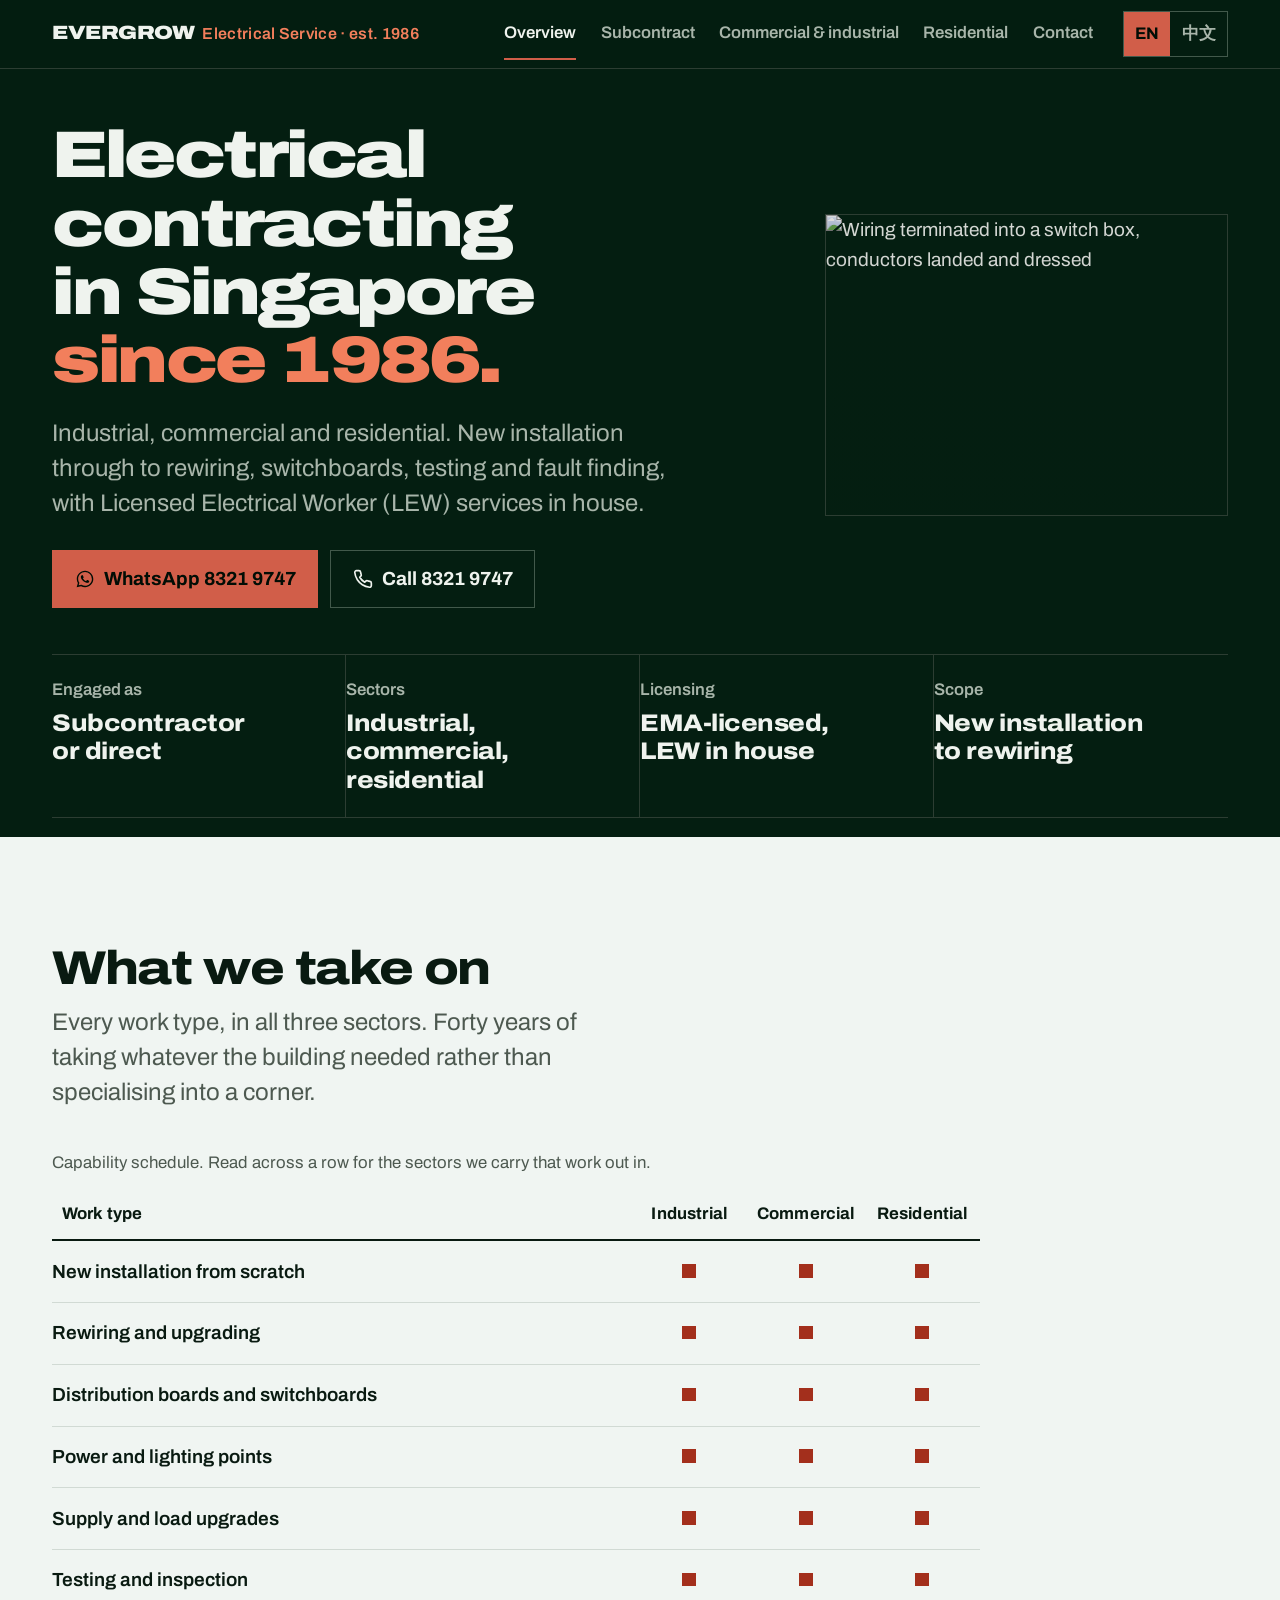
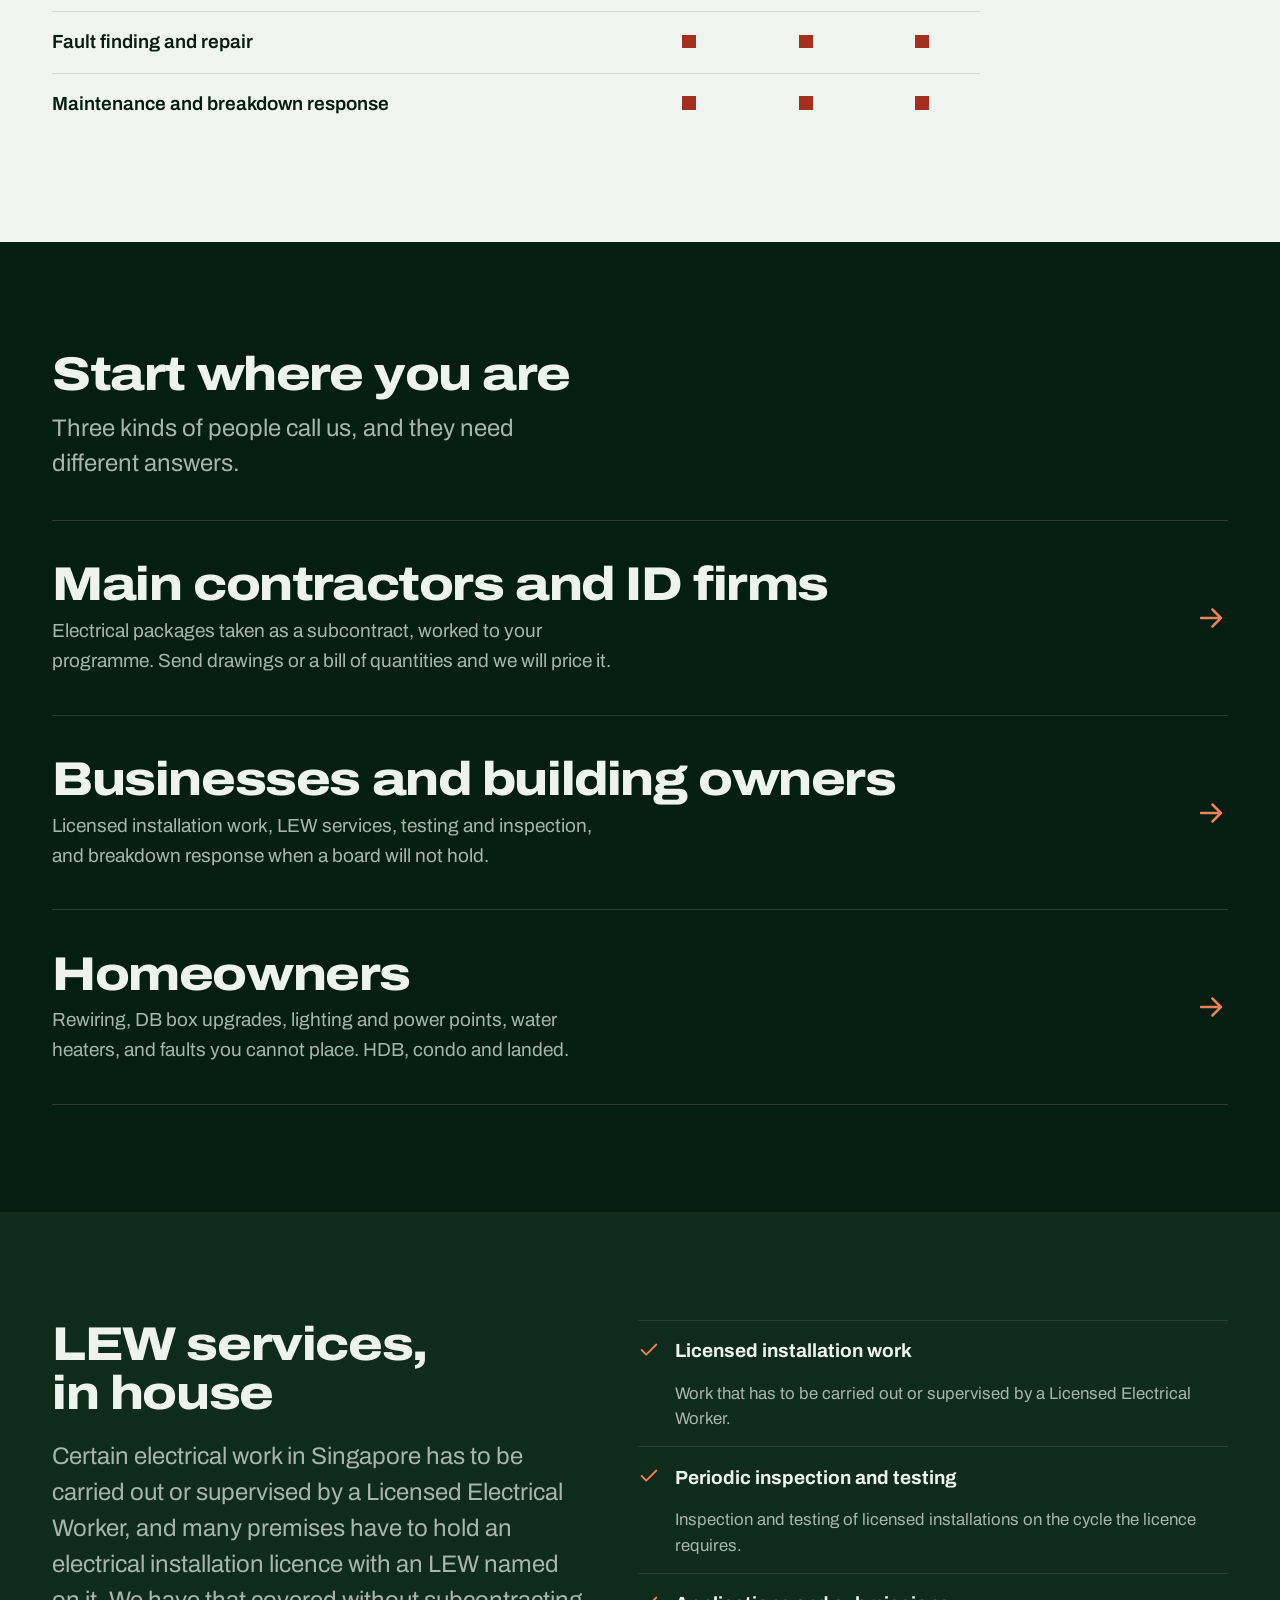
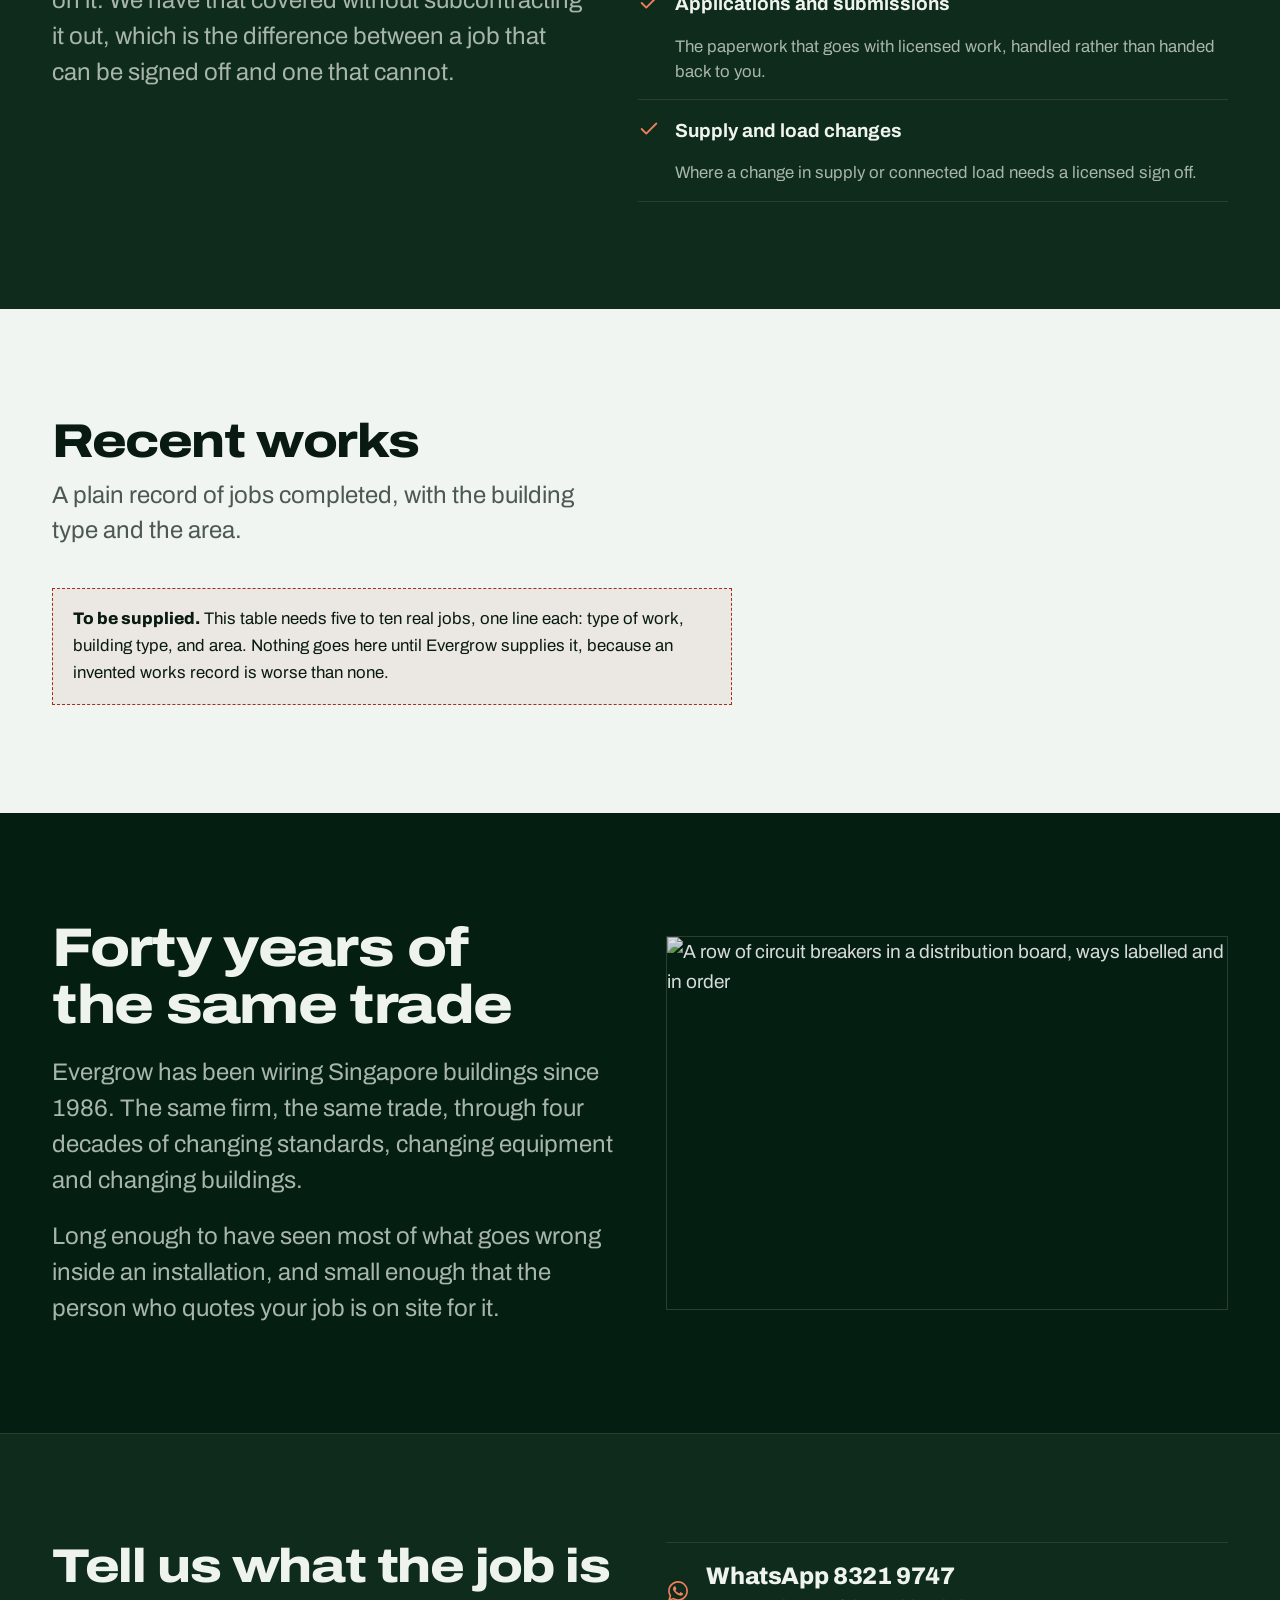
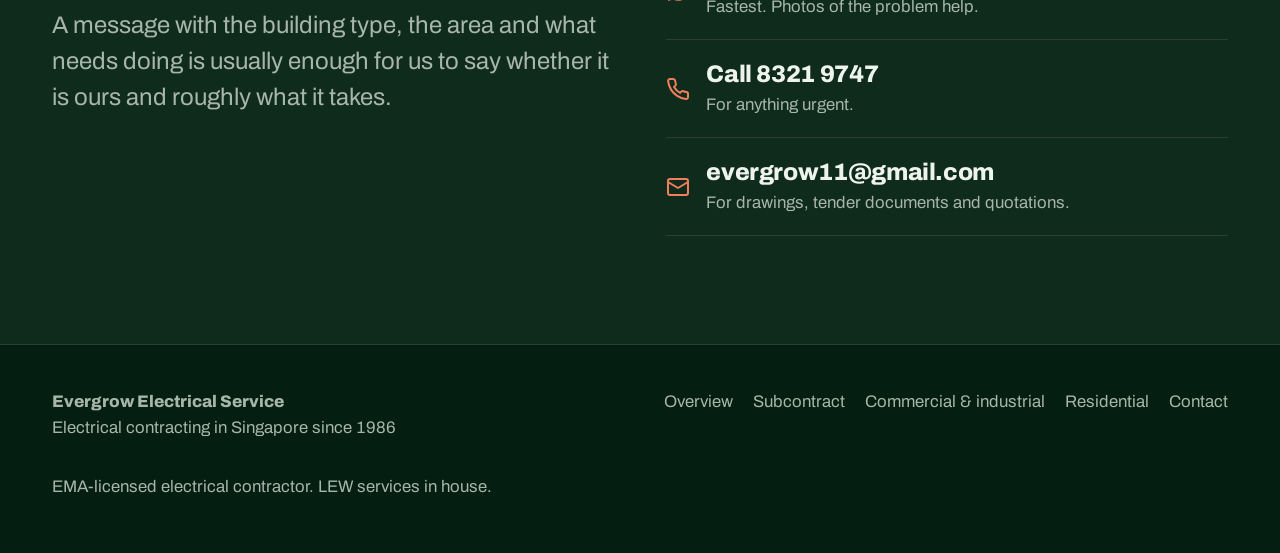
==== commit dc57ef62: "Copy audit fixes - Remove 'No photographs of other people's projects': a comparative dig   at compet" ====
--- a/index.html
+++ b/index.html
@@ -90,7 +90,7 @@
             </a>
             <a class="btn btn--ghost" href="tel:+6583219747">
               <svg width="20" height="20" viewBox="0 0 24 24" fill="none" stroke="currentColor" stroke-width="2" stroke-linecap="round" stroke-linejoin="round" aria-hidden="true"><path d="M22 16.92v3a2 2 0 0 1-2.18 2 19.79 19.79 0 0 1-8.63-3.07 19.5 19.5 0 0 1-6-6 19.79 19.79 0 0 1-3.07-8.67A2 2 0 0 1 4.11 2h3a2 2 0 0 1 2 1.72c.13.96.36 1.9.7 2.81a2 2 0 0 1-.45 2.11L8.09 9.91a16 16 0 0 0 6 6l1.27-1.27a2 2 0 0 1 2.11-.45c.9.34 1.85.57 2.81.7A2 2 0 0 1 22 16.92Z"/></svg>
-              <span data-en="Call the office" data-zh="致电办公室">Call the office</span>
+              <span data-en="Call 8321 9747" data-zh="致电 8321 9747">Call 8321 9747</span>
             </a>
           </div>
         </div>
@@ -104,8 +104,8 @@
 
       <dl class="facts">
         <div>
-          <dt data-en="Established" data-zh="成立年份">Established</dt>
-          <dd>1986</dd>
+          <dt data-en="Engaged as" data-zh="承接方式">Engaged as</dt>
+          <dd data-en="Subcontractor or direct" data-zh="分包或直接承接">Subcontractor or direct</dd>
         </div>
         <div>
           <dt data-en="Sectors" data-zh="服务领域">Sectors</dt>
@@ -132,7 +132,7 @@
       </div>
 
       <table class="schedule">
-        <caption data-en="Capability schedule. A filled marker means we carry out that work in that sector." data-zh="工程能力表。方块表示本公司在该领域承接该项工程。">Capability schedule. A filled marker means we carry out that work in that sector.</caption>
+        <caption data-en="Capability schedule. Read across a row for the sectors we carry that work out in." data-zh="工程能力表。横向阅读即可查看本公司在哪些领域承接该项工程。">Capability schedule. Read across a row for the sectors we carry that work out in.</caption>
         <thead>
           <tr>
             <th scope="col" data-en="Work type" data-zh="工程类型">Work type</th>
@@ -242,7 +242,7 @@
     <div class="wrap">
       <div class="band-head">
         <h2 data-en="Recent works" data-zh="近期工程">Recent works</h2>
-        <p data-en="A plain record of jobs completed. No photographs of other people's projects." data-zh="已完成工程的简明记录。不使用他人项目的照片。">A plain record of jobs completed. No photographs of other people's projects.</p>
+        <p data-en="A plain record of jobs completed, with the building type and the area." data-zh="已完成工程的简明记录，列明建筑类型与地区。">A plain record of jobs completed, with the building type and the area.</p>
       </div>
 
       <p class="todo">
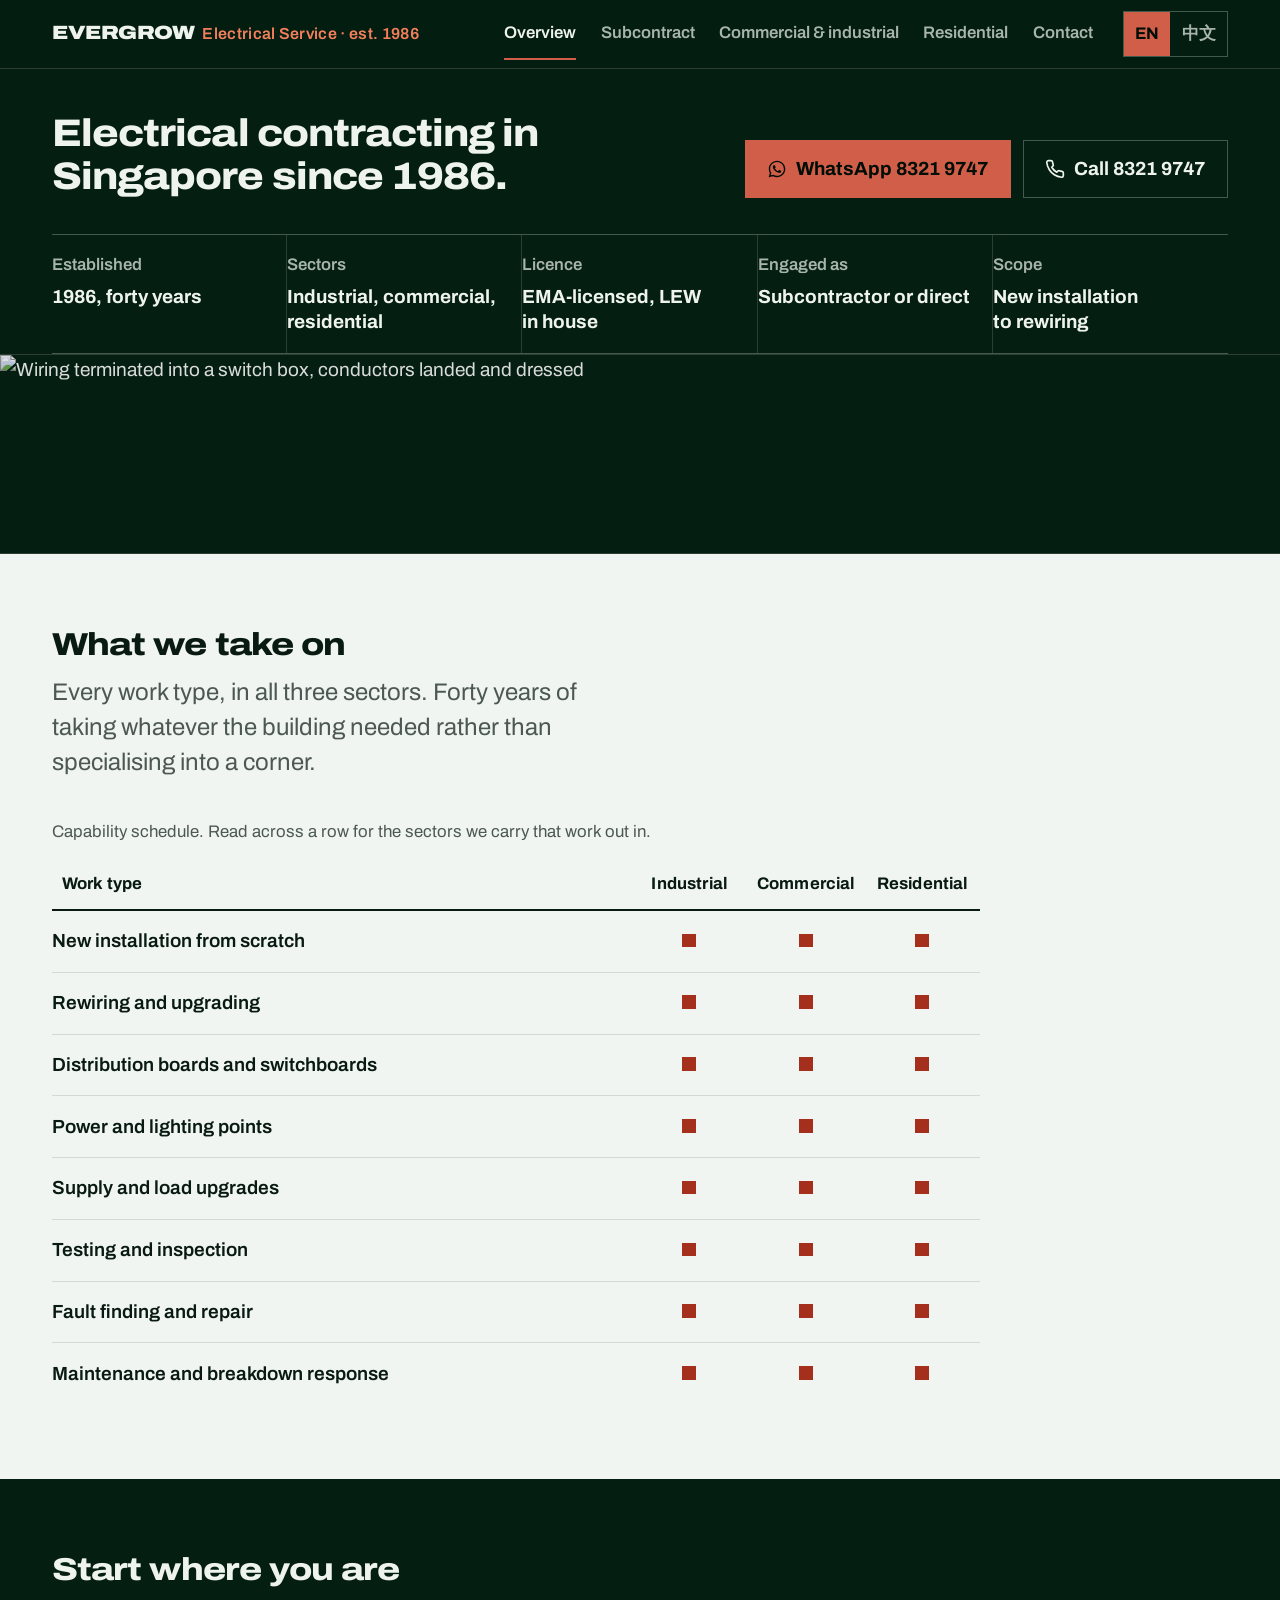
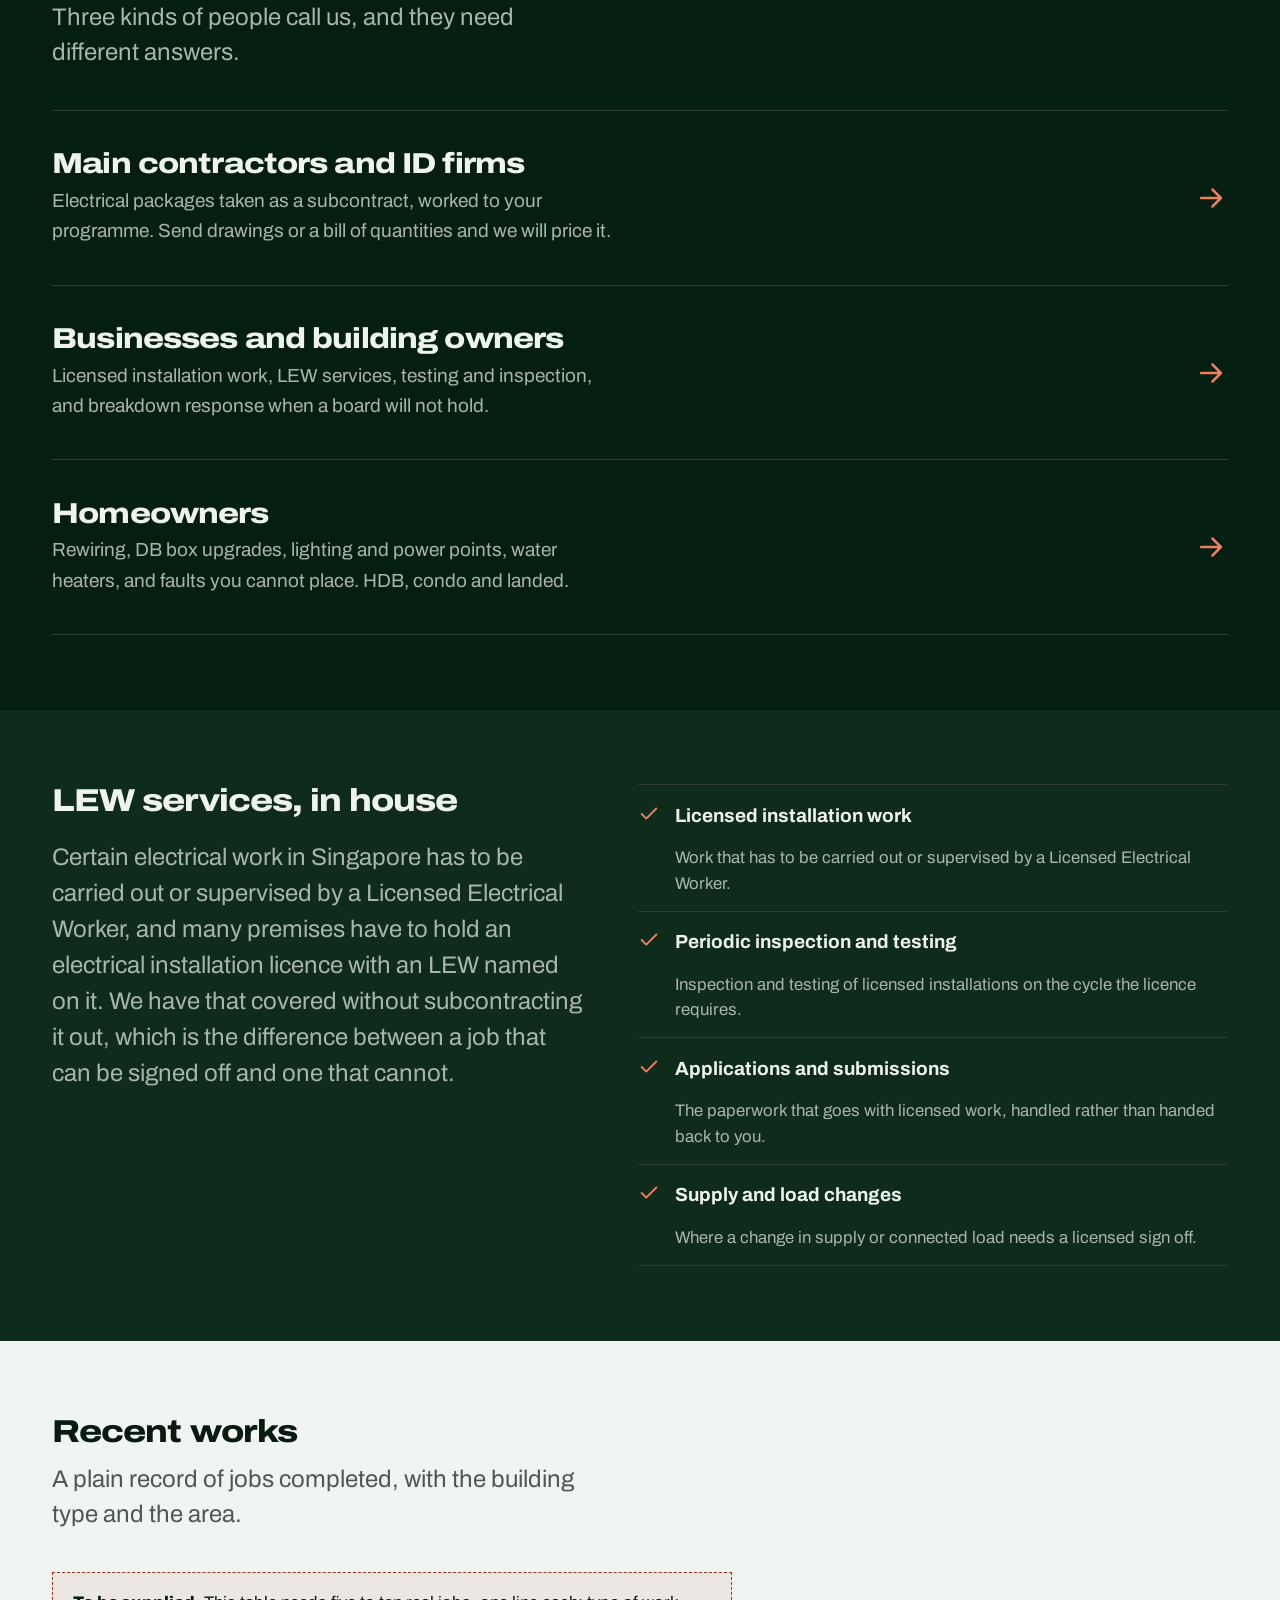
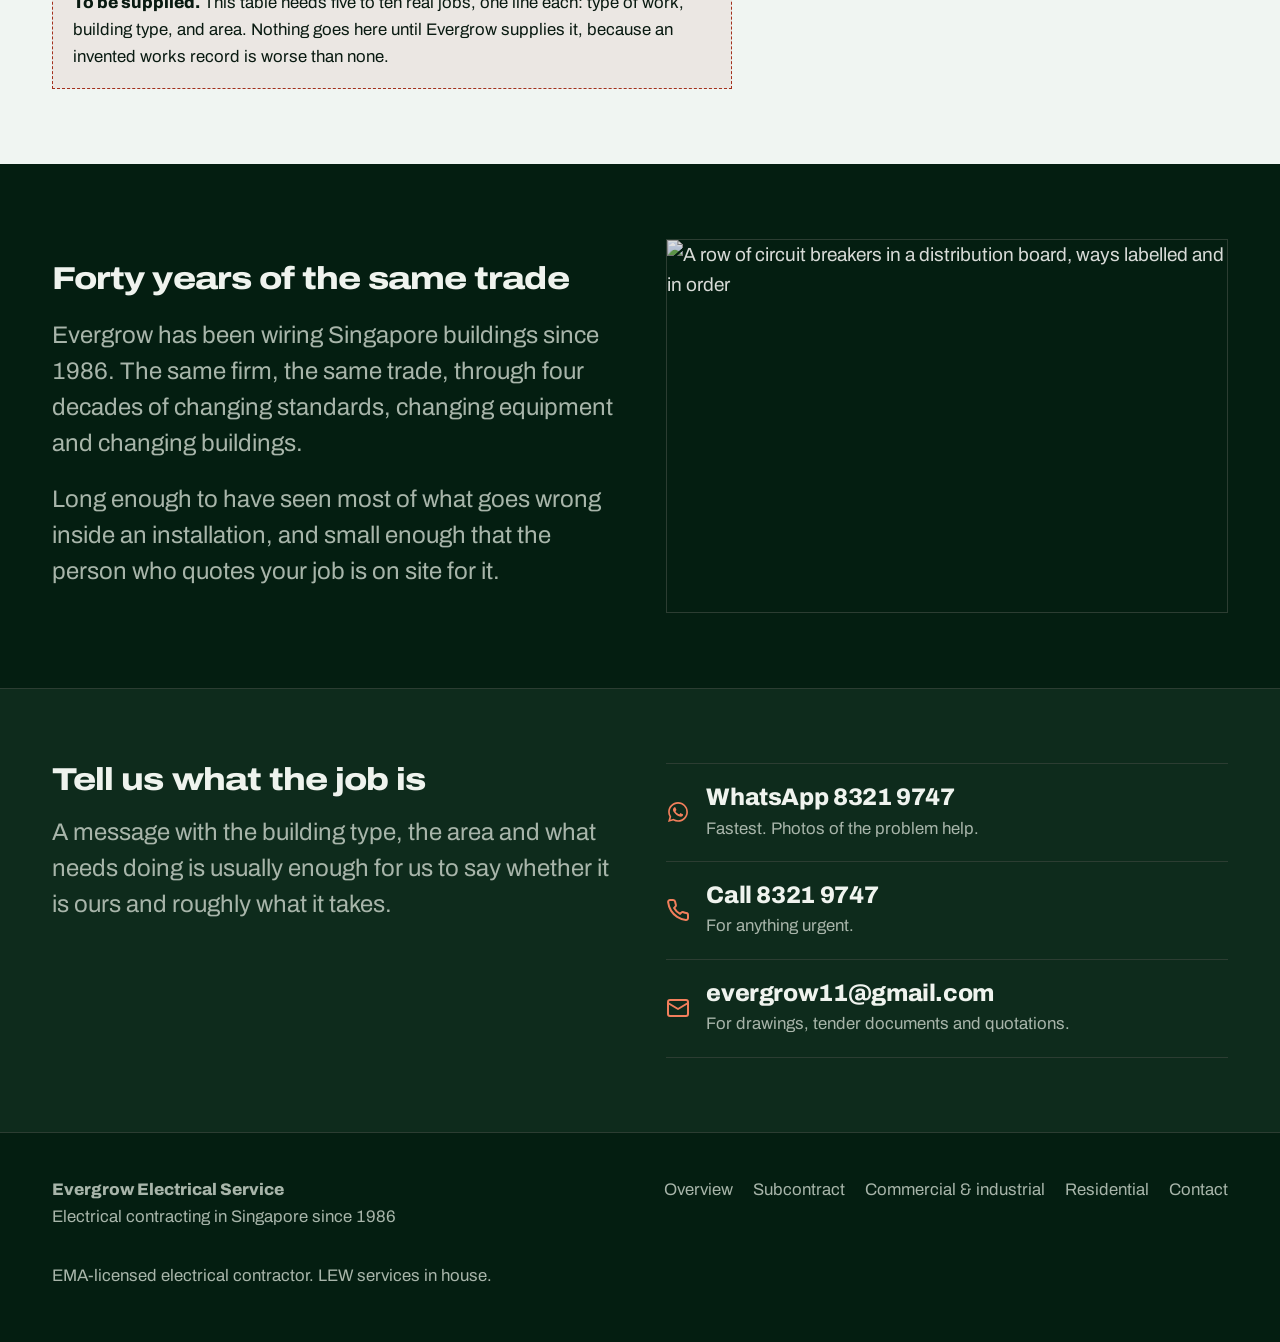
==== commit b3696b68: "Replace the hero with a title block The opening was the standard split hero: oversized sentence, ima" ====
--- a/index.html
+++ b/index.html
@@ -72,56 +72,54 @@
 
 <main id="main">
 
-  <!-- Opening ---------------------------------------------------------- -->
-  <section class="opening">
+  <!-- Title block ------------------------------------------------------ -->
+  <section class="titleblock">
     <div class="wrap">
-      <div class="opening__grid">
-        <div class="rise">
-          <h1>
-            <span data-en="Electrical contracting in Singapore" data-zh="新加坡电气工程承包">Electrical contracting in Singapore</span>
-            <span class="since" data-en="since 1986." data-zh="始于 1986 年。">since 1986.</span>
-          </h1>
-          <p class="opening__sub" data-en="Industrial, commercial and residential. New installation through to rewiring, switchboards, testing and fault finding, with Licensed Electrical Worker (LEW) services in house." data-zh="工业、商业、住宅。从全新装置到重新布线、配电箱、测试与故障检修，公司内部备有持牌电业工程师（LEW）。">Industrial, commercial and residential. New installation through to rewiring, switchboards, testing and fault finding, with Licensed Electrical Worker (LEW) services in house.</p>
-
-          <div class="btn-row">
-            <a class="btn btn--primary" href="https://wa.me/6583219747">
-              <svg width="20" height="20" viewBox="0 0 24 24" fill="currentColor" aria-hidden="true"><path d="M12.04 2C6.58 2 2.13 6.45 2.13 11.91c0 1.75.46 3.46 1.32 4.96L2 22l5.25-1.38a9.87 9.87 0 0 0 4.79 1.22h.01c5.46 0 9.9-4.45 9.9-9.91C21.95 6.45 17.5 2 12.04 2Zm0 18.15h-.01a8.2 8.2 0 0 1-4.19-1.15l-.3-.18-3.12.82.83-3.04-.2-.31a8.19 8.19 0 0 1-1.26-4.38c0-4.54 3.7-8.23 8.25-8.23a8.23 8.23 0 0 1 8.23 8.24c0 4.54-3.7 8.23-8.23 8.23Zm4.52-6.16c-.25-.13-1.47-.72-1.69-.8-.23-.09-.39-.13-.56.12-.16.25-.64.8-.79.97-.14.16-.29.19-.54.06-.25-.12-1.05-.38-1.99-1.23-.74-.65-1.23-1.46-1.38-1.71-.14-.25-.01-.38.11-.51.11-.11.25-.29.37-.43.13-.15.17-.25.25-.41.09-.17.04-.31-.02-.43-.06-.13-.56-1.35-.77-1.84-.2-.49-.4-.42-.56-.43l-.47-.01c-.17 0-.43.06-.66.31-.22.25-.87.85-.87 2.07 0 1.22.89 2.4 1.02 2.56.12.17 1.75 2.67 4.23 3.74.59.26 1.05.41 1.41.52.59.19 1.13.16 1.56.1.47-.07 1.47-.6 1.68-1.18.2-.58.2-1.08.14-1.18-.06-.11-.22-.17-.47-.29Z"/></svg>
-              <span data-en="WhatsApp 8321 9747" data-zh="WhatsApp 8321 9747">WhatsApp 8321 9747</span>
-            </a>
-            <a class="btn btn--ghost" href="tel:+6583219747">
-              <svg width="20" height="20" viewBox="0 0 24 24" fill="none" stroke="currentColor" stroke-width="2" stroke-linecap="round" stroke-linejoin="round" aria-hidden="true"><path d="M22 16.92v3a2 2 0 0 1-2.18 2 19.79 19.79 0 0 1-8.63-3.07 19.5 19.5 0 0 1-6-6 19.79 19.79 0 0 1-3.07-8.67A2 2 0 0 1 4.11 2h3a2 2 0 0 1 2 1.72c.13.96.36 1.9.7 2.81a2 2 0 0 1-.45 2.11L8.09 9.91a16 16 0 0 0 6 6l1.27-1.27a2 2 0 0 1 2.11-.45c.9.34 1.85.57 2.81.7A2 2 0 0 1 22 16.92Z"/></svg>
-              <span data-en="Call 8321 9747" data-zh="致电 8321 9747">Call 8321 9747</span>
-            </a>
-          </div>
-        </div>
-
-        <figure class="opening__figure rise" style="margin:0">
-          <img src="https://images.unsplash.com/photo-1635335874521-7987db781153?auto=format&amp;fit=crop&amp;w=1200&amp;q=80"
-               width="1200" height="1020" loading="eager" decoding="async"
-               alt="Wiring terminated into a switch box, conductors landed and dressed">
-        </figure>
-      </div>
-
-      <dl class="facts">
+      <div class="titleblock__top">
+        <h1 class="titleblock__desc" data-en="Electrical contracting in Singapore since 1986." data-zh="新加坡电气工程承包，始于 1986 年。">Electrical contracting in Singapore since 1986.</h1>
+
+        <div class="btn-row">
+          <a class="btn btn--primary" href="https://wa.me/6583219747">
+            <svg width="20" height="20" viewBox="0 0 24 24" fill="currentColor" aria-hidden="true"><path d="M12.04 2C6.58 2 2.13 6.45 2.13 11.91c0 1.75.46 3.46 1.32 4.96L2 22l5.25-1.38a9.87 9.87 0 0 0 4.79 1.22h.01c5.46 0 9.9-4.45 9.9-9.91C21.95 6.45 17.5 2 12.04 2Zm0 18.15h-.01a8.2 8.2 0 0 1-4.19-1.15l-.3-.18-3.12.82.83-3.04-.2-.31a8.19 8.19 0 0 1-1.26-4.38c0-4.54 3.7-8.23 8.25-8.23a8.23 8.23 0 0 1 8.23 8.24c0 4.54-3.7 8.23-8.23 8.23Zm4.52-6.16c-.25-.13-1.47-.72-1.69-.8-.23-.09-.39-.13-.56.12-.16.25-.64.8-.79.97-.14.16-.29.19-.54.06-.25-.12-1.05-.38-1.99-1.23-.74-.65-1.23-1.46-1.38-1.71-.14-.25-.01-.38.11-.51.11-.11.25-.29.37-.43.13-.15.17-.25.25-.41.09-.17.04-.31-.02-.43-.06-.13-.56-1.35-.77-1.84-.2-.49-.4-.42-.56-.43l-.47-.01c-.17 0-.43.06-.66.31-.22.25-.87.85-.87 2.07 0 1.22.89 2.4 1.02 2.56.12.17 1.75 2.67 4.23 3.74.59.26 1.05.41 1.41.52.59.19 1.13.16 1.56.1.47-.07 1.47-.6 1.68-1.18.2-.58.2-1.08.14-1.18-.06-.11-.22-.17-.47-.29Z"/></svg>
+            <span data-en="WhatsApp 8321 9747" data-zh="WhatsApp 8321 9747">WhatsApp 8321 9747</span>
+          </a>
+          <a class="btn btn--ghost" href="tel:+6583219747">
+            <svg width="20" height="20" viewBox="0 0 24 24" fill="none" stroke="currentColor" stroke-width="2" stroke-linecap="round" stroke-linejoin="round" aria-hidden="true"><path d="M22 16.92v3a2 2 0 0 1-2.18 2 19.79 19.79 0 0 1-8.63-3.07 19.5 19.5 0 0 1-6-6 19.79 19.79 0 0 1-3.07-8.67A2 2 0 0 1 4.11 2h3a2 2 0 0 1 2 1.72c.13.96.36 1.9.7 2.81a2 2 0 0 1-.45 2.11L8.09 9.91a16 16 0 0 0 6 6l1.27-1.27a2 2 0 0 1 2.11-.45c.9.34 1.85.57 2.81.7A2 2 0 0 1 22 16.92Z"/></svg>
+            <span data-en="Call 8321 9747" data-zh="致电 8321 9747">Call 8321 9747</span>
+          </a>
+        </div>
+      </div>
+
+      <dl class="spec">
+        <div>
+          <dt data-en="Established" data-zh="成立年份">Established</dt>
+          <dd data-en="1986, forty years" data-zh="1986 年，四十年">1986, forty years</dd>
+        </div>
+        <div>
+          <dt data-en="Sectors" data-zh="服务领域">Sectors</dt>
+          <dd data-en="Industrial, commercial, residential" data-zh="工业、商业、住宅">Industrial, commercial, residential</dd>
+        </div>
+        <div>
+          <dt data-en="Licence" data-zh="执照">Licence</dt>
+          <dd data-en="EMA-licensed, LEW in house" data-zh="EMA 持牌，内部 LEW">EMA-licensed, LEW in house</dd>
+        </div>
         <div>
           <dt data-en="Engaged as" data-zh="承接方式">Engaged as</dt>
           <dd data-en="Subcontractor or direct" data-zh="分包或直接承接">Subcontractor or direct</dd>
         </div>
         <div>
-          <dt data-en="Sectors" data-zh="服务领域">Sectors</dt>
-          <dd data-en="Industrial, commercial, residential" data-zh="工业、商业、住宅">Industrial, commercial, residential</dd>
-        </div>
-        <div>
-          <dt data-en="Licensing" data-zh="执照">Licensing</dt>
-          <dd data-en="EMA-licensed, LEW in house" data-zh="EMA 持牌，内部 LEW">EMA-licensed, LEW in house</dd>
-        </div>
-        <div>
           <dt data-en="Scope" data-zh="工程范围">Scope</dt>
           <dd data-en="New installation to rewiring" data-zh="从全新装置到重新布线">New installation to rewiring</dd>
         </div>
       </dl>
     </div>
   </section>
+
+  <div class="plate">
+    <img src="https://images.unsplash.com/photo-1635335874521-7987db781153?auto=format&amp;fit=crop&amp;w=1900&amp;q=80"
+         width="1900" height="700" loading="eager" decoding="async"
+         alt="Wiring terminated into a switch box, conductors landed and dressed">
+  </div>
 
   <!-- Capability schedule ---------------------------------------------- -->
   <section class="band band--pale" id="capability">
@@ -208,7 +206,7 @@
   <section class="band band--raised">
     <div class="wrap licence">
       <div>
-        <h2 style="font-size:var(--step-3)" data-en="LEW services, in house" data-zh="内部 LEW 服务">LEW services, in house</h2>
+        <h2 data-en="LEW services, in house" data-zh="内部 LEW 服务">LEW services, in house</h2>
         <p class="lede" style="margin-top:1.25rem;color:var(--muted-on-deep)" data-en="Certain electrical work in Singapore has to be carried out or supervised by a Licensed Electrical Worker, and many premises have to hold an electrical installation licence with an LEW named on it. We have that covered without subcontracting it out, which is the difference between a job that can be signed off and one that cannot." data-zh="在新加坡，某些电气工程必须由持牌电业工程师（LEW）执行或监督，许多场所也必须持有列明 LEW 的电气装置执照。我们内部即可处理，无需另行外包，这决定了工程能否顺利签核。">Certain electrical work in Singapore has to be carried out or supervised by a Licensed Electrical Worker, and many premises have to hold an electrical installation licence with an LEW named on it. We have that covered without subcontracting it out, which is the difference between a job that can be signed off and one that cannot.</p>
       </div>
 
--- a/css/site.css
+++ b/css/site.css
@@ -49,7 +49,7 @@
   /* Space --------------------------------------------------------------- */
   --gutter: clamp(1.25rem, 0.9rem + 1.7vw, 3rem);
   --measure: 68ch;
-  --section-y: clamp(3.5rem, 2.4rem + 5.4vw, 7.5rem);
+  --section-y: clamp(2.75rem, 2.1rem + 3.2vw, 5rem);
 
   /* Depth --------------------------------------------------------------- */
   --z-base: 1;
@@ -100,6 +100,11 @@
   text-wrap: balance;
 }
 
+/* One scale for the whole site. h1 is document-title size, not headline size,
+   so nothing on the page shouts louder than the information. */
+h2 { font-size: var(--step-2); line-height: 1.1; }
+h3 { font-size: var(--step-1); line-height: 1.2; }
+
 html[lang="zh"] h1,
 html[lang="zh"] h2,
 html[lang="zh"] h3,
@@ -161,7 +166,7 @@
   margin-bottom: clamp(1.75rem, 1.35rem + 1.5vw, 2.5rem);
   max-width: 52ch;
 }
-.band-head h2 { font-size: var(--step-3); }
+.band-head h2 { font-size: var(--step-2); }
 .band-head p {
   font-size: var(--step-1);
   line-height: 1.45;
@@ -321,90 +326,92 @@
    Opening block
    ========================================================================== */
 
-.opening { padding-block: clamp(2rem, 1.5rem + 2.2vw, 3.5rem) 0; }
-
-.opening__grid {
+/* Title block.
+   Modelled on the title block on a contractor's drawing: identity and the
+   governing facts arrive together, in one dense unit. Deliberately not a hero:
+   no oversized sentence, no image beside it, nothing withheld below the fold. */
+
+.titleblock { padding-block: clamp(1.75rem, 1.4rem + 1.6vw, 2.75rem) 0; }
+
+.titleblock__top {
   display: grid;
-  gap: clamp(2rem, 1rem + 3.4vw, 3.5rem);
-  align-items: center;
-}
-@media (min-width: 62rem) {
-  .opening__grid { grid-template-columns: minmax(0, 1.28fr) minmax(0, 0.72fr); }
-}
-
-.opening h1 {
-  font-size: var(--step-5);
-  font-weight: 900;
-  font-stretch: 122%;
-  letter-spacing: -0.038em;
-}
-.opening h1 .since {
-  display: block;
-  color: var(--copper-bright);
-  font-stretch: 122%;
-}
-
-.opening__sub {
-  margin-top: 1.35rem;
-  font-size: var(--step-1);
-  line-height: 1.45;
-  color: var(--muted-on-deep);
-  max-width: 44ch;
-}
-
-.opening .btn-row { margin-top: 1.85rem; }
-
-.opening__figure {
-  position: relative;
-  aspect-ratio: 4 / 3;
+  gap: clamp(1.5rem, 1.1rem + 1.6vw, 2.5rem);
+  align-items: end;
+  padding-bottom: clamp(1.5rem, 1.2rem + 1.4vw, 2.25rem);
+}
+@media (min-width: 58rem) {
+  .titleblock__top { grid-template-columns: minmax(0, 1fr) auto; }
+}
+
+/* The masthead already carries the name. This states the trade, once, at
+   document-title size rather than headline size. */
+.titleblock__desc {
+  font-size: clamp(1.55rem, 1.25rem + 1.5vw, 2.4rem);
+  font-weight: 800;
+  font-stretch: 112%;
+  letter-spacing: -0.025em;
+  line-height: 1.12;
+  max-width: 24ch;
+}
+
+/* Specification grid ---------------------------------------------------- */
+
+.spec {
+  margin: 0;
+  border-top: 1px solid var(--rule-strong);
+  border-bottom: 1px solid var(--rule-strong);
+  display: grid;
+  grid-template-columns: repeat(auto-fit, minmax(10.5rem, 1fr));
+}
+.spec > div {
+  padding: 1.1rem 1.25rem 1.15rem 0;
+  border-right: 1px solid var(--rule-on-deep);
+  min-width: 0;
+}
+.spec > div:last-child { border-right: 0; padding-right: 0; }
+
+.spec dt {
+  font-size: var(--step--1);
+  font-weight: 600;
+  color: var(--muted-on-deep);
+  margin-bottom: 0.35rem;
+}
+.spec dd {
+  margin: 0;
+  font-size: var(--step-0);
+  font-weight: 700;
+  line-height: 1.3;
+  text-wrap: pretty;
+}
+.spec dd em { font-style: normal; color: var(--copper-bright); }
+
+@media (max-width: 44rem) {
+  .spec { grid-template-columns: 1fr 1fr; }
+  .spec > div { padding: 0.9rem 1rem 0.95rem 0; border-bottom: 1px solid var(--rule-on-deep); }
+  .spec > div:nth-child(2n) { border-right: 0; padding-right: 0; }
+  .spec > div:nth-last-child(-n+1) { border-bottom: 0; }
+}
+@media (max-width: 26rem) {
+  .spec { grid-template-columns: 1fr; }
+  .spec > div { border-right: 0; padding-right: 0; }
+}
+
+/* Plate. A wide letterbox of real work, doing the job of establishing the
+   physical world without being a backdrop for text. */
+
+.plate {
+  margin-top: 0;
+  height: clamp(7rem, 3.2rem + 12vw, 12.5rem);
   overflow: hidden;
-  border: 1px solid var(--rule-on-deep);
-}
-.opening__figure img {
-  width: 100%; height: 100%;
-  object-fit: cover;
-  filter: saturate(0.72) contrast(1.06) brightness(0.86);
-}
-.opening__figure::after {
-  content: "";
-  position: absolute; inset: 0;
-  background: linear-gradient(200deg, transparent 40%, color-mix(in oklab, var(--bg-deep) 78%, transparent));
-  pointer-events: none;
-}
-
-/* Fact strip ------------------------------------------------------------ */
-
-.facts {
-  margin-top: clamp(2rem, 1.6rem + 1.6vw, 3rem);
   border-top: 1px solid var(--rule-on-deep);
   border-bottom: 1px solid var(--rule-on-deep);
-  display: grid;
-  grid-template-columns: repeat(auto-fit, minmax(13rem, 1fr));
-}
-.facts > div {
-  padding: 1.35rem 0;
-  padding-right: 1.5rem;
-  border-right: 1px solid var(--rule-on-deep);
-}
-.facts > div:last-child { border-right: 0; }
-@media (max-width: 46rem) {
-  .facts > div { border-right: 0; border-bottom: 1px solid var(--rule-on-deep); padding-block: 1.05rem; }
-  .facts > div:last-child { border-bottom: 0; }
-}
-.facts dt {
-  font-size: var(--step--1);
-  font-weight: 600;
-  color: var(--muted-on-deep);
-  margin-bottom: 0.3rem;
-}
-.facts dd {
-  margin: 0;
-  font-size: var(--step-1);
-  font-weight: 800;
-  font-stretch: 112%;
-  letter-spacing: -0.02em;
-  line-height: 1.2;
-  text-wrap: balance;   /* keeps the four cells from looking ragged */
+}
+.plate img {
+  width: 100%;
+  height: 100%;
+  object-fit: cover;
+  object-position: center 42%;
+  filter: saturate(0.7) contrast(1.06) brightness(0.88);
 }
 
 /* ==========================================================================
@@ -522,7 +529,7 @@
 .door:hover .door__title, .door:focus-visible .door__title,
 .door:hover .door__note,  .door:focus-visible .door__note { transform: translateX(0.9rem); }
 .door__title {
-  font-size: var(--step-3);
+  font-size: clamp(1.35rem, 1.2rem + 0.75vw, 1.85rem);
   font-weight: 800;
   font-stretch: 118%;
   letter-spacing: -0.03em;
@@ -629,7 +636,7 @@
   width: 100%; height: 100%; object-fit: cover;
   filter: saturate(0.7) contrast(1.05) brightness(0.88);
 }
-.continuity h2 { font-size: var(--step-4); }
+.continuity h2 { font-size: var(--step-2); }
 .continuity p { margin-top: 1.25rem; color: var(--muted-on-deep); font-size: var(--step-1); line-height: 1.5; }
 
 /* ==========================================================================
@@ -637,17 +644,19 @@
    ========================================================================== */
 
 .page-head {
-  padding-block: clamp(2.25rem, 1.7rem + 2.4vw, 3.75rem)
-                 clamp(2.75rem, 2rem + 3.2vw, 4.75rem);
+  padding-block: clamp(1.75rem, 1.4rem + 1.6vw, 2.75rem)
+                 clamp(2rem, 1.6rem + 1.8vw, 3.25rem);
 }
 .page-head h1 {
-  font-size: var(--step-4);
-  font-weight: 900;
-  font-stretch: 120%;
-  letter-spacing: -0.035em;
-}
-.page-head p { margin-top: 1.25rem; font-size: var(--step-1); color: var(--muted-on-deep); max-width: 54ch; line-height: 1.5; }
-.page-head .btn-row { margin-top: 2rem; }
+  font-size: clamp(1.55rem, 1.25rem + 1.5vw, 2.4rem);
+  font-weight: 800;
+  font-stretch: 112%;
+  letter-spacing: -0.025em;
+  line-height: 1.12;
+  max-width: 26ch;
+}
+.page-head p { margin-top: 1rem; font-size: var(--step-1); color: var(--muted-on-deep); max-width: 56ch; line-height: 1.5; }
+.page-head .btn-row { margin-top: 1.6rem; }
 
 .crumb {
   font-size: var(--step--1);
@@ -718,7 +727,7 @@
 .contact-band { background: var(--bg-raised); border-top: 1px solid var(--rule-on-deep); }
 .contact-grid { display: grid; gap: clamp(2rem, 1.2rem + 2.6vw, 3.5rem); align-items: start; }
 @media (min-width: 58rem) { .contact-grid { grid-template-columns: minmax(0, 1fr) minmax(0, 1fr); } }
-.contact-grid h2 { font-size: var(--step-3); }
+.contact-grid h2 { font-size: var(--step-2); }
 .contact-grid > div > p { margin-top: 1rem; color: var(--muted-on-deep); max-width: 44ch; font-size: var(--step-1); line-height: 1.5; }
 
 .reach { list-style: none; margin: 0; padding: 0; }
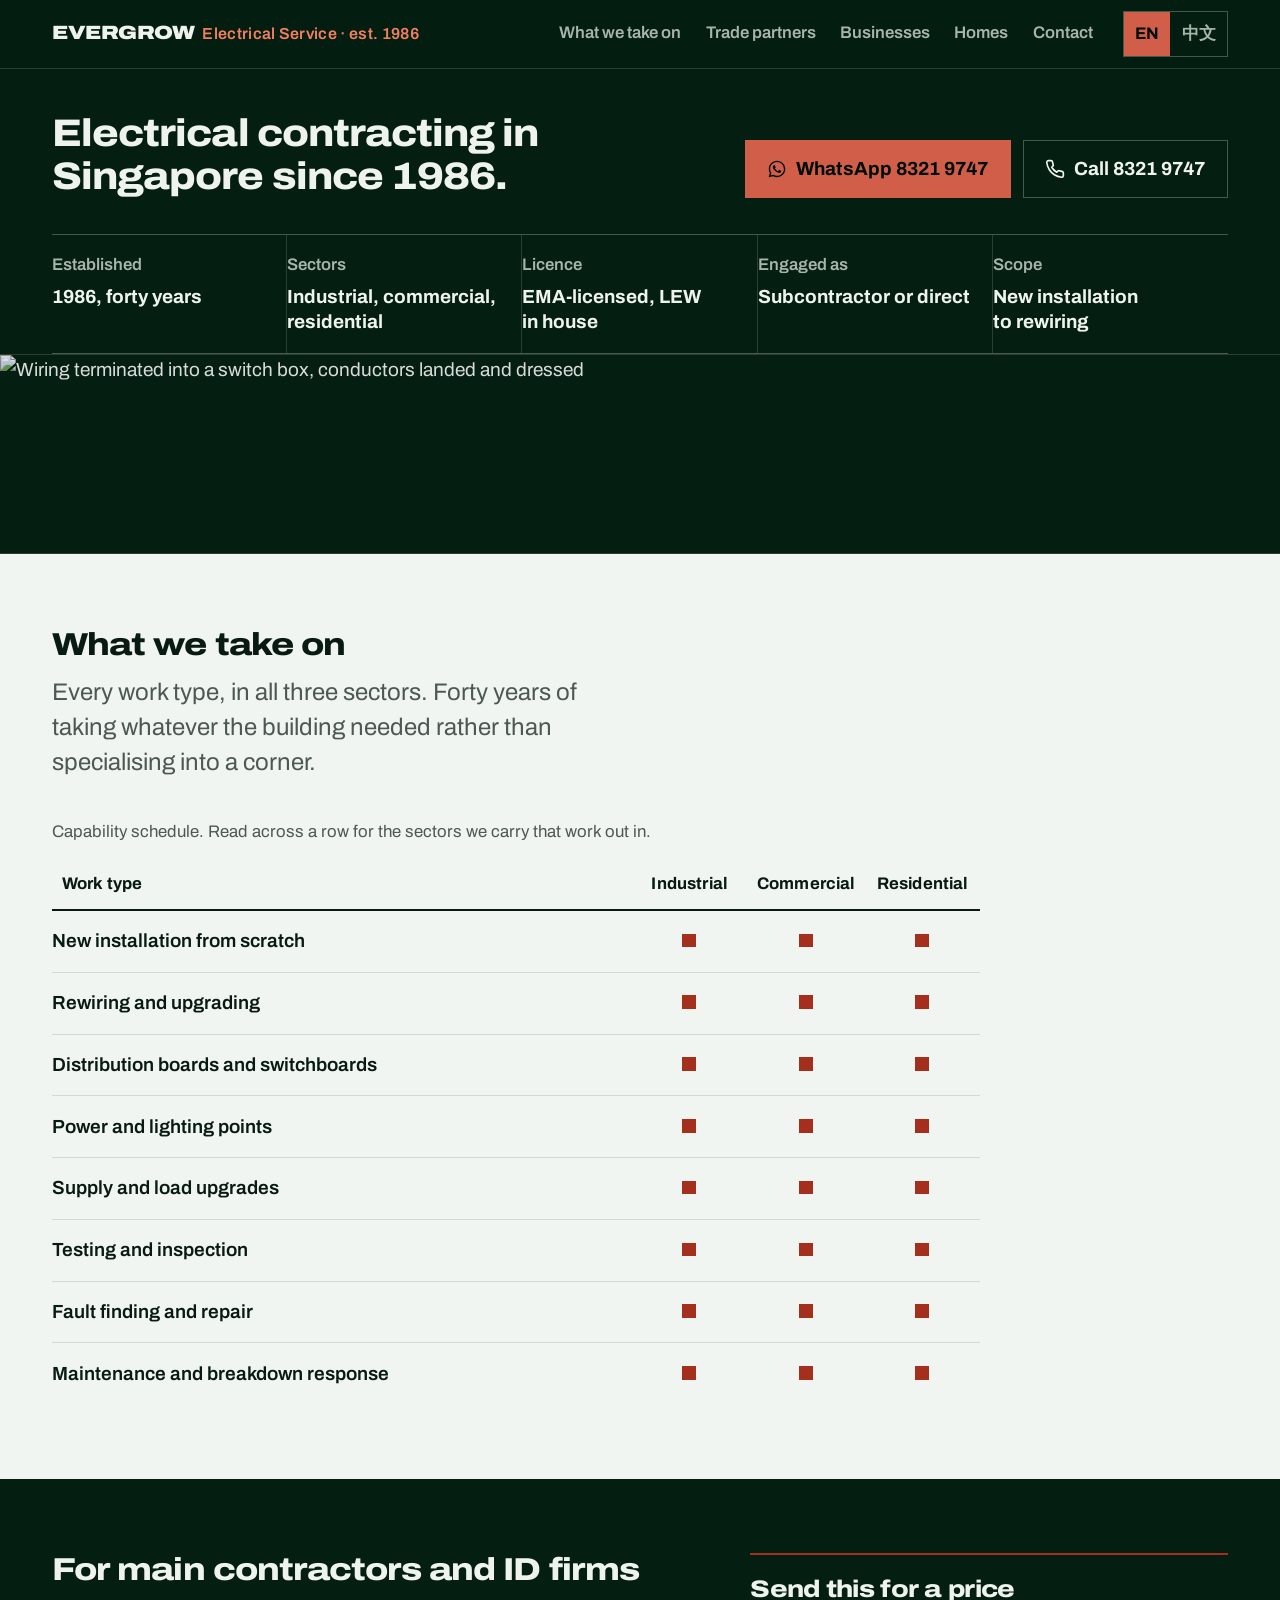
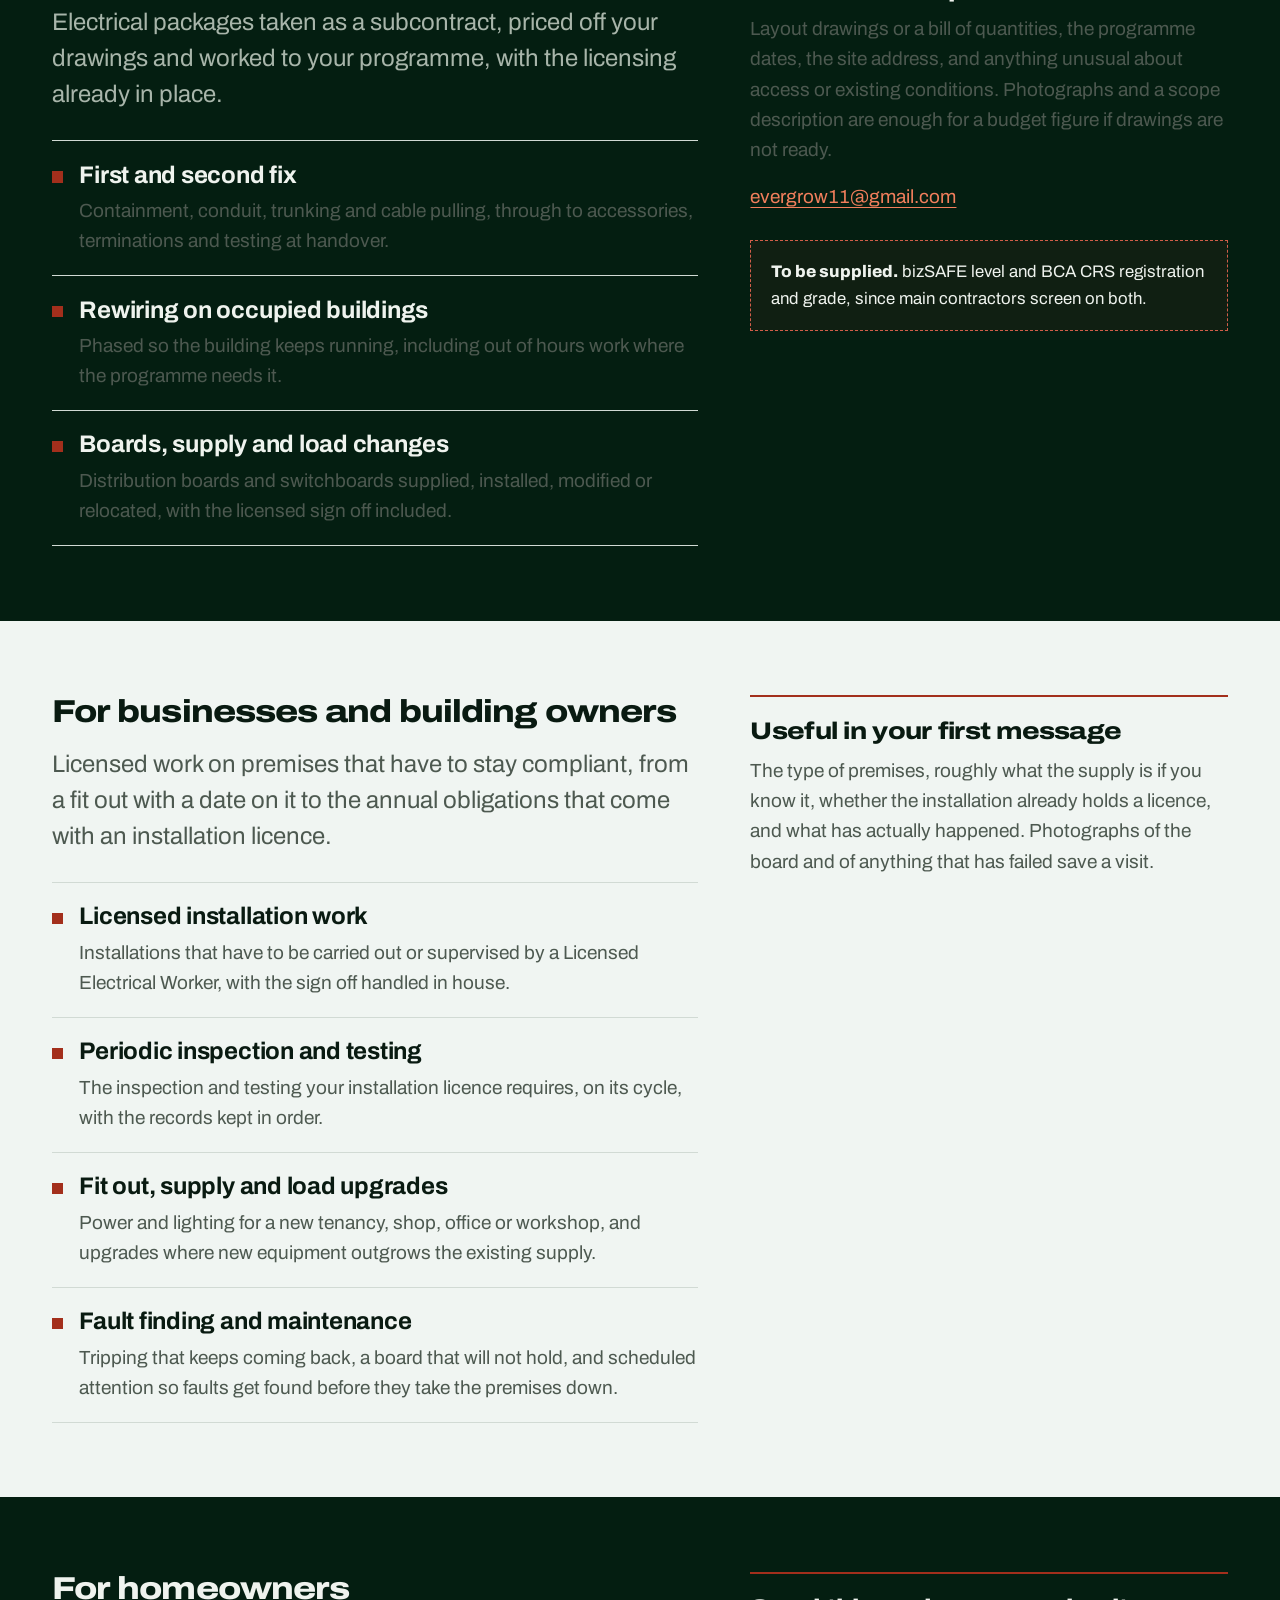
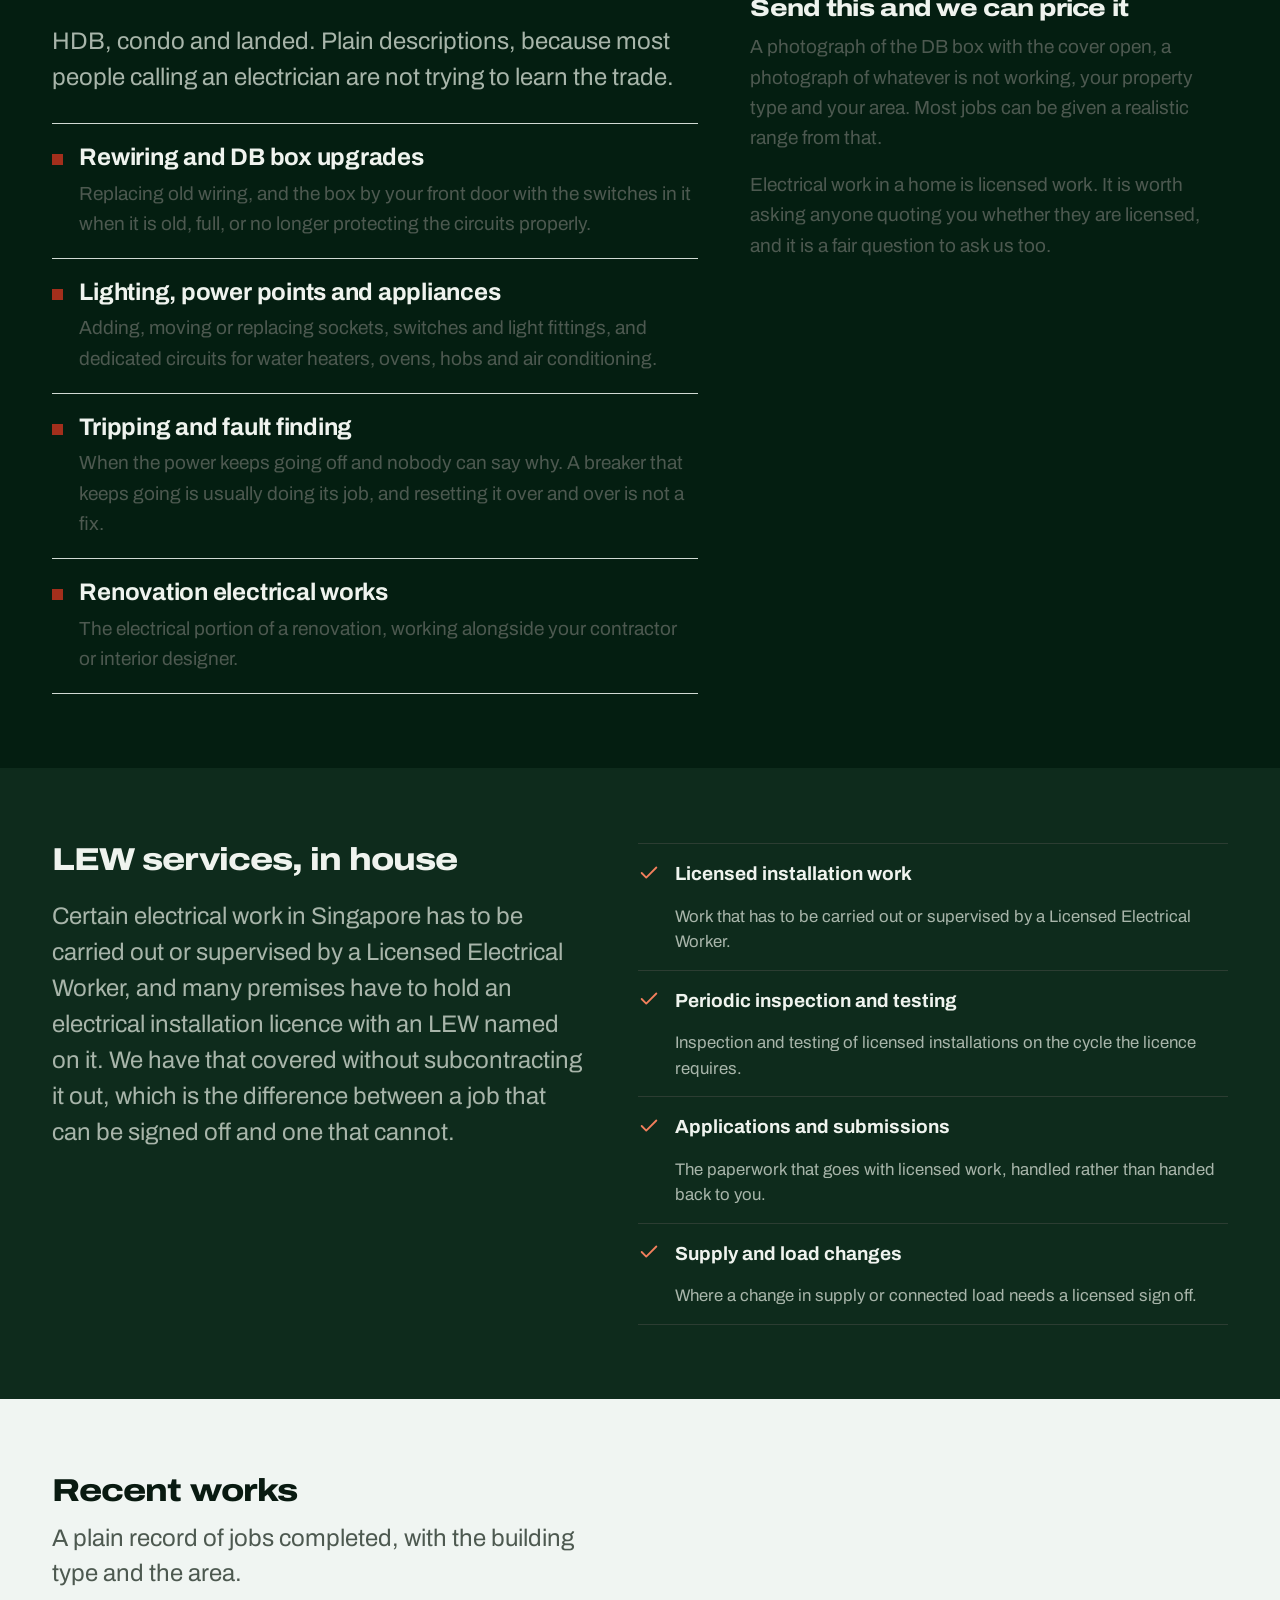
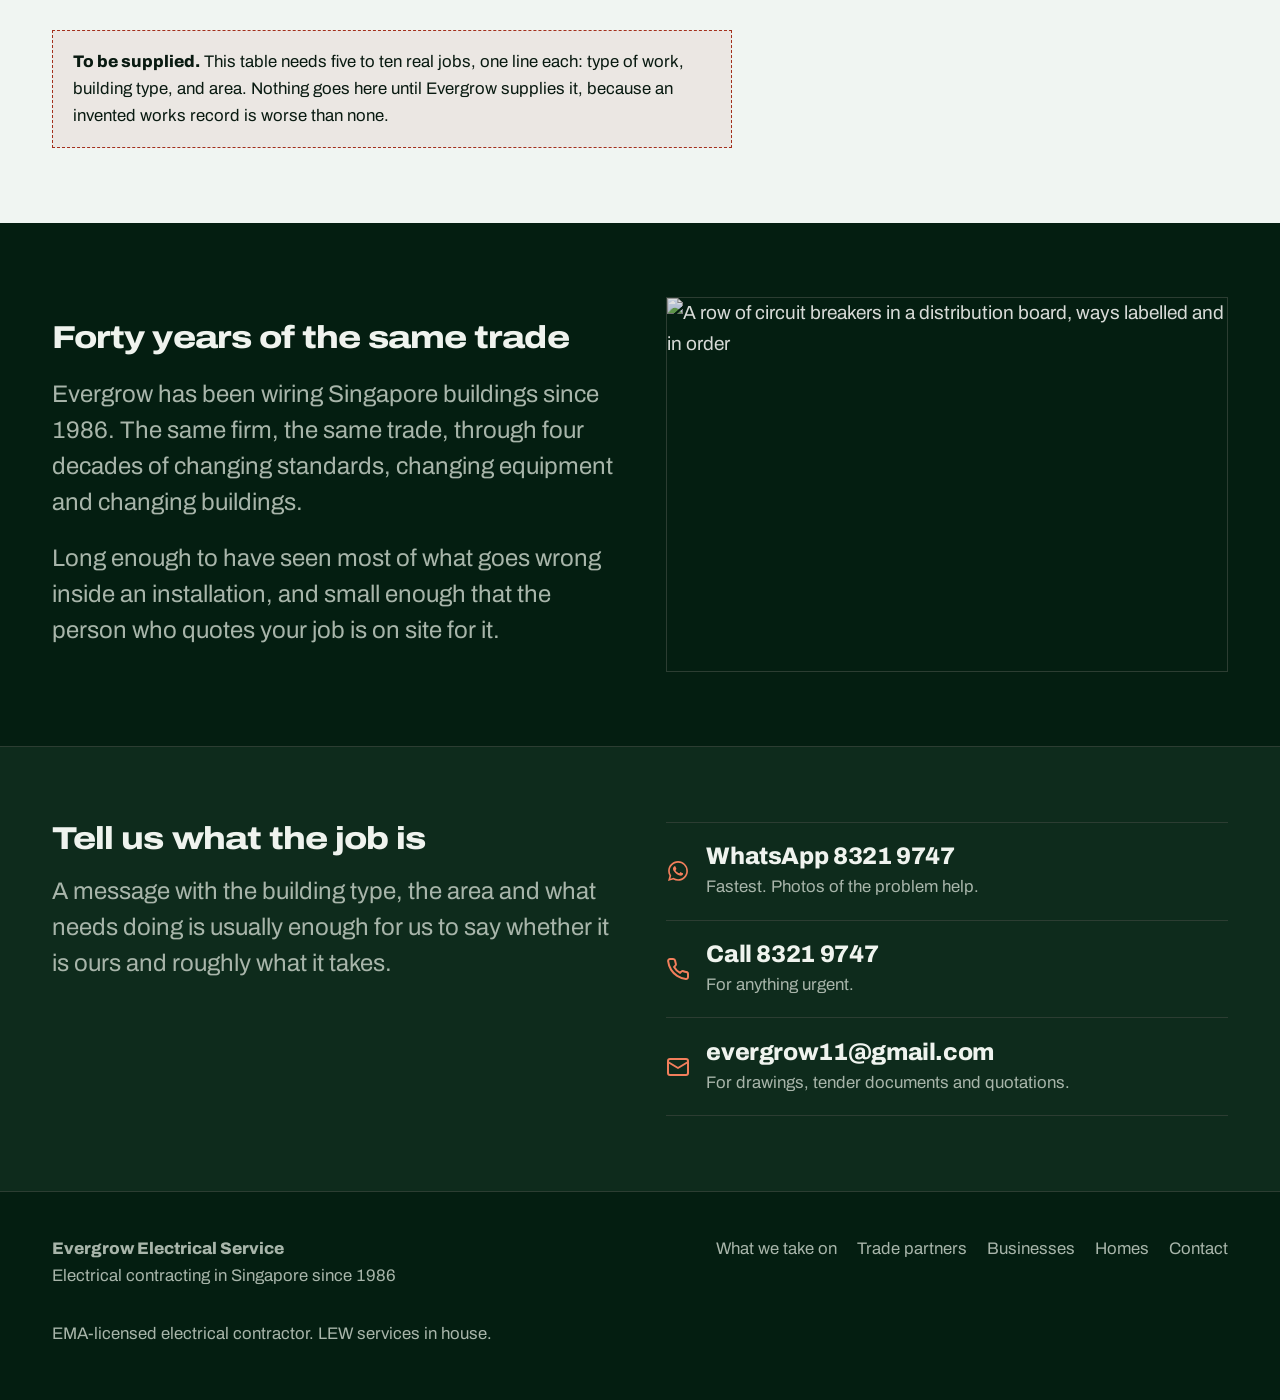
==== commit b87ef0cf: "Collapse five pages into one The content was thinner than the structure: four subpages repeated the " ====
--- a/index.html
+++ b/index.html
@@ -56,11 +56,11 @@
     </a>
 
     <nav class="nav" aria-label="Main">
-      <a href="index.html" aria-current="page" data-en="Overview" data-zh="总览">Overview</a>
-      <a href="subcontract.html" data-en="Subcontract" data-zh="分包工程">Subcontract</a>
-      <a href="commercial.html" data-en="Commercial &amp; industrial" data-zh="商业与工业">Commercial &amp; industrial</a>
-      <a href="residential.html" data-en="Residential" data-zh="住宅">Residential</a>
-      <a href="contact.html" data-en="Contact" data-zh="联络">Contact</a>
+      <a href="#capability" data-en="What we take on" data-zh="承接范围">What we take on</a>
+      <a href="#trade" data-en="Trade partners" data-zh="同业伙伴">Trade partners</a>
+      <a href="#business" data-en="Businesses" data-zh="企业">Businesses</a>
+      <a href="#homes" data-en="Homes" data-zh="住宅">Homes</a>
+      <a href="#contact" data-en="Contact" data-zh="联络">Contact</a>
     </nav>
 
     <div class="lang" role="group" aria-label="Language">
@@ -172,32 +172,65 @@
     </div>
   </section>
 
-  <!-- Doors ------------------------------------------------------------- -->
-  <section class="band">
-    <div class="wrap">
-      <div class="band-head">
-        <h2 data-en="Start where you are" data-zh="按您的身份选择">Start where you are</h2>
-        <p data-en="Three kinds of people call us, and they need different answers." data-zh="三类客户联络我们，各自需要不同的答案。">Three kinds of people call us, and they need different answers.</p>
-      </div>
-
-      <div class="doors">
-        <a class="door" href="subcontract.html">
-          <span class="door__title" data-en="Main contractors and ID firms" data-zh="总承包商与室内设计公司">Main contractors and ID firms</span>
-          <span class="door__note" data-en="Electrical packages taken as a subcontract, worked to your programme. Send drawings or a bill of quantities and we will price it." data-zh="以分包形式承接电气工程配套，配合贵司工期。发送图纸或工程量清单，我们即可报价。">Electrical packages taken as a subcontract, worked to your programme. Send drawings or a bill of quantities and we will price it.</span>
-          <svg class="door__arrow" width="34" height="34" viewBox="0 0 24 24" fill="none" stroke="currentColor" stroke-width="1.75" stroke-linecap="round" stroke-linejoin="round" aria-hidden="true"><path d="M5 12h14M13 6l6 6-6 6"/></svg>
-        </a>
-
-        <a class="door" href="commercial.html">
-          <span class="door__title" data-en="Businesses and building owners" data-zh="企业与业主">Businesses and building owners</span>
-          <span class="door__note" data-en="Licensed installation work, LEW services, testing and inspection, and breakdown response when a board will not hold." data-zh="持牌电气装置工程、LEW 服务、测试与检查，以及配电箱无法送电时的故障应对。">Licensed installation work, LEW services, testing and inspection, and breakdown response when a board will not hold.</span>
-          <svg class="door__arrow" width="34" height="34" viewBox="0 0 24 24" fill="none" stroke="currentColor" stroke-width="1.75" stroke-linecap="round" stroke-linejoin="round" aria-hidden="true"><path d="M5 12h14M13 6l6 6-6 6"/></svg>
-        </a>
-
-        <a class="door" href="residential.html">
-          <span class="door__title" data-en="Homeowners" data-zh="住宅屋主">Homeowners</span>
-          <span class="door__note" data-en="Rewiring, DB box upgrades, lighting and power points, water heaters, and faults you cannot place. HDB, condo and landed." data-zh="重新布线、电箱提升、照明与电源点、热水器，以及查不出原因的故障。组屋、公寓与有地住宅。">Rewiring, DB box upgrades, lighting and power points, water heaters, and faults you cannot place. HDB, condo and landed.</span>
-          <svg class="door__arrow" width="34" height="34" viewBox="0 0 24 24" fill="none" stroke="currentColor" stroke-width="1.75" stroke-linecap="round" stroke-linejoin="round" aria-hidden="true"><path d="M5 12h14M13 6l6 6-6 6"/></svg>
-        </a>
+  <!-- Who we work for --------------------------------------------------- -->
+  <section class="band" id="trade">
+    <div class="wrap split">
+      <div>
+        <h2 data-en="For main contractors and ID firms" data-zh="致总承包商与室内设计公司">For main contractors and ID firms</h2>
+        <p class="lede" style="margin-top:1rem;color:var(--muted-on-deep)" data-en="Electrical packages taken as a subcontract, priced off your drawings and worked to your programme, with the licensing already in place." data-zh="以分包形式承接电气工程配套，依据贵司图纸报价，配合贵司工期施工，执照资格早已齐备。">Electrical packages taken as a subcontract, priced off your drawings and worked to your programme, with the licensing already in place.</p>
+        <ul class="scope" style="margin-top:1.75rem">
+          <li><span><b data-en="First and second fix" data-zh="第一与第二阶段施工">First and second fix</b><span data-en="Containment, conduit, trunking and cable pulling, through to accessories, terminations and testing at handover." data-zh="线槽、导管、电缆槽与穿线工程，直至配件、端接与移交测试。">Containment, conduit, trunking and cable pulling, through to accessories, terminations and testing at handover.</span></span></li>
+          <li><span><b data-en="Rewiring on occupied buildings" data-zh="在用建筑的重新布线">Rewiring on occupied buildings</b><span data-en="Phased so the building keeps running, including out of hours work where the programme needs it." data-zh="分阶段施工以维持建筑运作，工期需要时可安排非办公时间施工。">Phased so the building keeps running, including out of hours work where the programme needs it.</span></span></li>
+          <li><span><b data-en="Boards, supply and load changes" data-zh="配电板、供电与负载变更">Boards, supply and load changes</b><span data-en="Distribution boards and switchboards supplied, installed, modified or relocated, with the licensed sign off included." data-zh="配电箱与配电柜的供应、安装、改装或迁移，含持牌签核。">Distribution boards and switchboards supplied, installed, modified or relocated, with the licensed sign off included.</span></span></li>
+        </ul>
+      </div>
+      <div class="aside-note">
+        <h3 data-en="Send this for a price" data-zh="报价所需资料">Send this for a price</h3>
+        <p data-en="Layout drawings or a bill of quantities, the programme dates, the site address, and anything unusual about access or existing conditions. Photographs and a scope description are enough for a budget figure if drawings are not ready." data-zh="平面图或工程量清单、工期日期、工地地址，以及出入或现有状况的特殊事项。若图纸尚未备妥，照片加上工程范围说明即可提供预算金额。">Layout drawings or a bill of quantities, the programme dates, the site address, and anything unusual about access or existing conditions. Photographs and a scope description are enough for a budget figure if drawings are not ready.</p>
+        <p style="margin-top:1rem"><a href="mailto:evergrow11@gmail.com">evergrow11@gmail.com</a></p>
+        <div class="todo" style="margin-top:1.75rem;border-color:var(--copper);color:var(--ink-on-deep)">
+          <b data-en="To be supplied." data-zh="待提供。">To be supplied.</b>
+          <span data-en=" bizSAFE level and BCA CRS registration and grade, since main contractors screen on both." data-zh=" bizSAFE 等级与 BCA CRS 注册等级，因为总承包商会以此筛选。"> bizSAFE level and BCA CRS registration and grade, since main contractors screen on both.</span>
+        </div>
+      </div>
+    </div>
+  </section>
+
+  <section class="band band--pale" id="business">
+    <div class="wrap split">
+      <div>
+        <h2 data-en="For businesses and building owners" data-zh="致企业与业主">For businesses and building owners</h2>
+        <p class="lede" style="margin-top:1rem;color:var(--muted-on-pale)" data-en="Licensed work on premises that have to stay compliant, from a fit out with a date on it to the annual obligations that come with an installation licence." data-zh="为须持续合规的场所提供持牌工程，从有明确日期的装修工程，到电气装置执照所附带的年度义务。">Licensed work on premises that have to stay compliant, from a fit out with a date on it to the annual obligations that come with an installation licence.</p>
+        <ul class="scope" style="margin-top:1.75rem">
+          <li><span><b data-en="Licensed installation work" data-zh="持牌电气装置工程">Licensed installation work</b><span data-en="Installations that have to be carried out or supervised by a Licensed Electrical Worker, with the sign off handled in house." data-zh="必须由持牌电业工程师执行或监督的装置工程，签核由内部处理。">Installations that have to be carried out or supervised by a Licensed Electrical Worker, with the sign off handled in house.</span></span></li>
+          <li><span><b data-en="Periodic inspection and testing" data-zh="定期检查与测试">Periodic inspection and testing</b><span data-en="The inspection and testing your installation licence requires, on its cycle, with the records kept in order." data-zh="按电气装置执照要求的周期进行检查与测试，并妥善保存记录。">The inspection and testing your installation licence requires, on its cycle, with the records kept in order.</span></span></li>
+          <li><span><b data-en="Fit out, supply and load upgrades" data-zh="装修、供电与负载提升">Fit out, supply and load upgrades</b><span data-en="Power and lighting for a new tenancy, shop, office or workshop, and upgrades where new equipment outgrows the existing supply." data-zh="为新租约、商店、办公室或工厂提供电源与照明，以及新设备超出现有供电容量时的提升工程。">Power and lighting for a new tenancy, shop, office or workshop, and upgrades where new equipment outgrows the existing supply.</span></span></li>
+          <li><span><b data-en="Fault finding and maintenance" data-zh="故障检修与维修保养">Fault finding and maintenance</b><span data-en="Tripping that keeps coming back, a board that will not hold, and scheduled attention so faults get found before they take the premises down." data-zh="反复跳闸、配电箱无法保持送电，以及定期检视，在故障导致场所停摆前及早发现。">Tripping that keeps coming back, a board that will not hold, and scheduled attention so faults get found before they take the premises down.</span></span></li>
+        </ul>
+      </div>
+      <div class="aside-note">
+        <h3 data-en="Useful in your first message" data-zh="首次联络时提供更有帮助">Useful in your first message</h3>
+        <p data-en="The type of premises, roughly what the supply is if you know it, whether the installation already holds a licence, and what has actually happened. Photographs of the board and of anything that has failed save a visit." data-zh="场所类型、如知悉请说明供电容量、装置是否已持有执照，以及实际发生的状况。附上配电箱及故障部位的照片，可省去一趟勘察。">The type of premises, roughly what the supply is if you know it, whether the installation already holds a licence, and what has actually happened. Photographs of the board and of anything that has failed save a visit.</p>
+      </div>
+    </div>
+  </section>
+
+  <section class="band" id="homes">
+    <div class="wrap split">
+      <div>
+        <h2 data-en="For homeowners" data-zh="致住宅屋主">For homeowners</h2>
+        <p class="lede" style="margin-top:1rem;color:var(--muted-on-deep)" data-en="HDB, condo and landed. Plain descriptions, because most people calling an electrician are not trying to learn the trade." data-zh="组屋、公寓与有地住宅。以浅白方式说明，因为大多数找电工的人并不想学这门手艺。">HDB, condo and landed. Plain descriptions, because most people calling an electrician are not trying to learn the trade.</p>
+        <ul class="scope" style="margin-top:1.75rem">
+          <li><span><b data-en="Rewiring and DB box upgrades" data-zh="重新布线与电箱提升">Rewiring and DB box upgrades</b><span data-en="Replacing old wiring, and the box by your front door with the switches in it when it is old, full, or no longer protecting the circuits properly." data-zh="更换旧电线，以及在大门旁的配电箱老旧、回路已满或无法妥善保护线路时予以更换。">Replacing old wiring, and the box by your front door with the switches in it when it is old, full, or no longer protecting the circuits properly.</span></span></li>
+          <li><span><b data-en="Lighting, power points and appliances" data-zh="照明、插座与电器回路">Lighting, power points and appliances</b><span data-en="Adding, moving or replacing sockets, switches and light fittings, and dedicated circuits for water heaters, ovens, hobs and air conditioning." data-zh="新增、移位或更换插座、开关与灯具，以及热水器、烤箱、炉具与冷气的专用回路。">Adding, moving or replacing sockets, switches and light fittings, and dedicated circuits for water heaters, ovens, hobs and air conditioning.</span></span></li>
+          <li><span><b data-en="Tripping and fault finding" data-zh="跳闸与故障检修">Tripping and fault finding</b><span data-en="When the power keeps going off and nobody can say why. A breaker that keeps going is usually doing its job, and resetting it over and over is not a fix." data-zh="当电源反复中断而无人说得清原因时。不断跳脱的断路器通常正在发挥保护作用，反复复位并非解决办法。">When the power keeps going off and nobody can say why. A breaker that keeps going is usually doing its job, and resetting it over and over is not a fix.</span></span></li>
+          <li><span><b data-en="Renovation electrical works" data-zh="装修电气工程">Renovation electrical works</b><span data-en="The electrical portion of a renovation, working alongside your contractor or interior designer." data-zh="装修工程中的电气部分，与贵府的承包商或室内设计师配合施工。">The electrical portion of a renovation, working alongside your contractor or interior designer.</span></span></li>
+        </ul>
+      </div>
+      <div class="aside-note">
+        <h3 data-en="Send this and we can price it" data-zh="提供以下资料即可报价">Send this and we can price it</h3>
+        <p data-en="A photograph of the DB box with the cover open, a photograph of whatever is not working, your property type and your area. Most jobs can be given a realistic range from that." data-zh="打开盖板的配电箱照片、故障部位的照片、住宅类型与所在地区。多数工程凭此即可提供合理价格区间。">A photograph of the DB box with the cover open, a photograph of whatever is not working, your property type and your area. Most jobs can be given a realistic range from that.</p>
+        <p style="margin-top:1rem" data-en="Electrical work in a home is licensed work. It is worth asking anyone quoting you whether they are licensed, and it is a fair question to ask us too." data-zh="住宅电气工程属持牌工程。值得向任何报价者询问是否持牌，这个问题同样适用于我们。">Electrical work in a home is licensed work. It is worth asking anyone quoting you whether they are licensed, and it is a fair question to ask us too.</p>
       </div>
     </div>
   </section>
@@ -315,11 +348,11 @@
       <span data-en="Electrical contracting in Singapore since 1986" data-zh="新加坡电气工程承包，始于 1986 年">Electrical contracting in Singapore since 1986</span>
     </div>
     <nav aria-label="Footer">
-      <a href="index.html" data-en="Overview" data-zh="总览">Overview</a>
-      <a href="subcontract.html" data-en="Subcontract" data-zh="分包工程">Subcontract</a>
-      <a href="commercial.html" data-en="Commercial &amp; industrial" data-zh="商业与工业">Commercial &amp; industrial</a>
-      <a href="residential.html" data-en="Residential" data-zh="住宅">Residential</a>
-      <a href="contact.html" data-en="Contact" data-zh="联络">Contact</a>
+      <a href="#capability" data-en="What we take on" data-zh="承接范围">What we take on</a>
+      <a href="#trade" data-en="Trade partners" data-zh="同业伙伴">Trade partners</a>
+      <a href="#business" data-en="Businesses" data-zh="企业">Businesses</a>
+      <a href="#homes" data-en="Homes" data-zh="住宅">Homes</a>
+      <a href="#contact" data-en="Contact" data-zh="联络">Contact</a>
     </nav>
     <p class="foot__legal" data-en="EMA-licensed electrical contractor. LEW services in house." data-zh="EMA 持牌电气承包商。内部提供 LEW 服务。">EMA-licensed electrical contractor. LEW services in house.</p>
   </div>
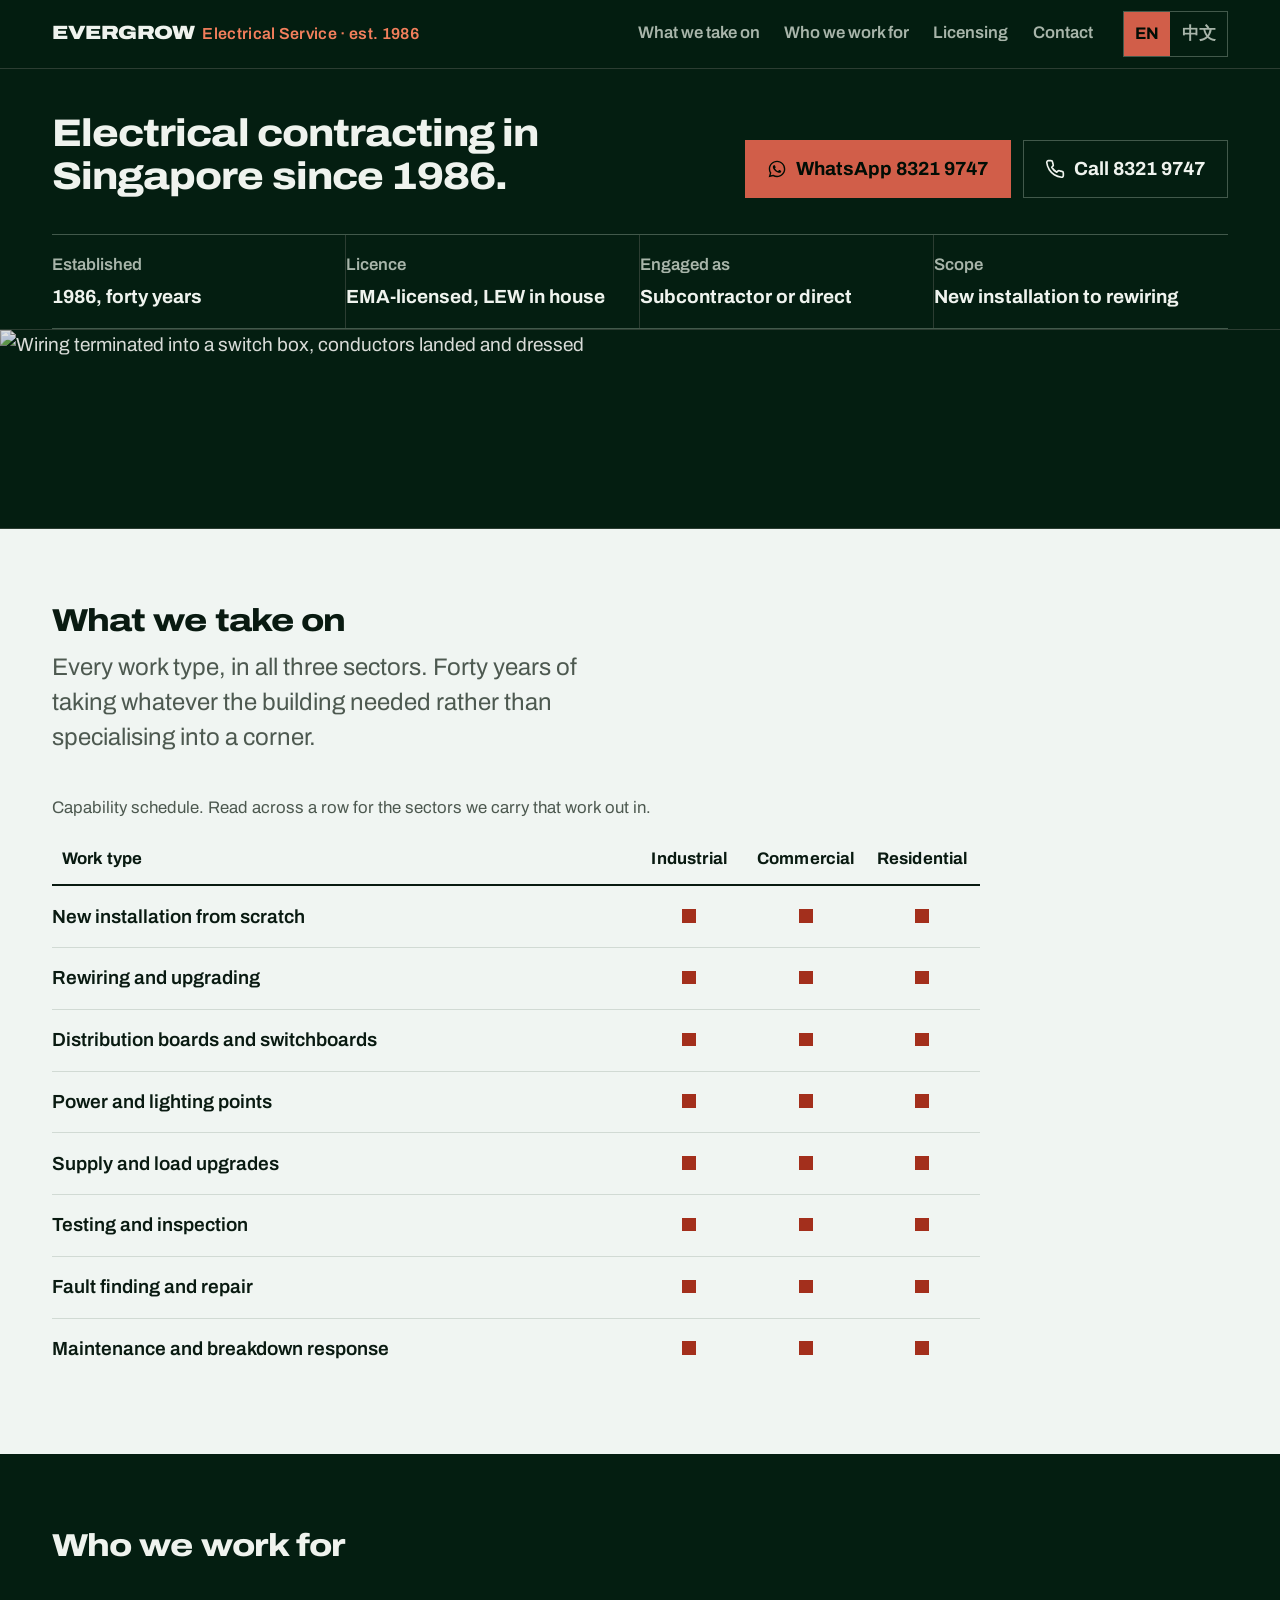
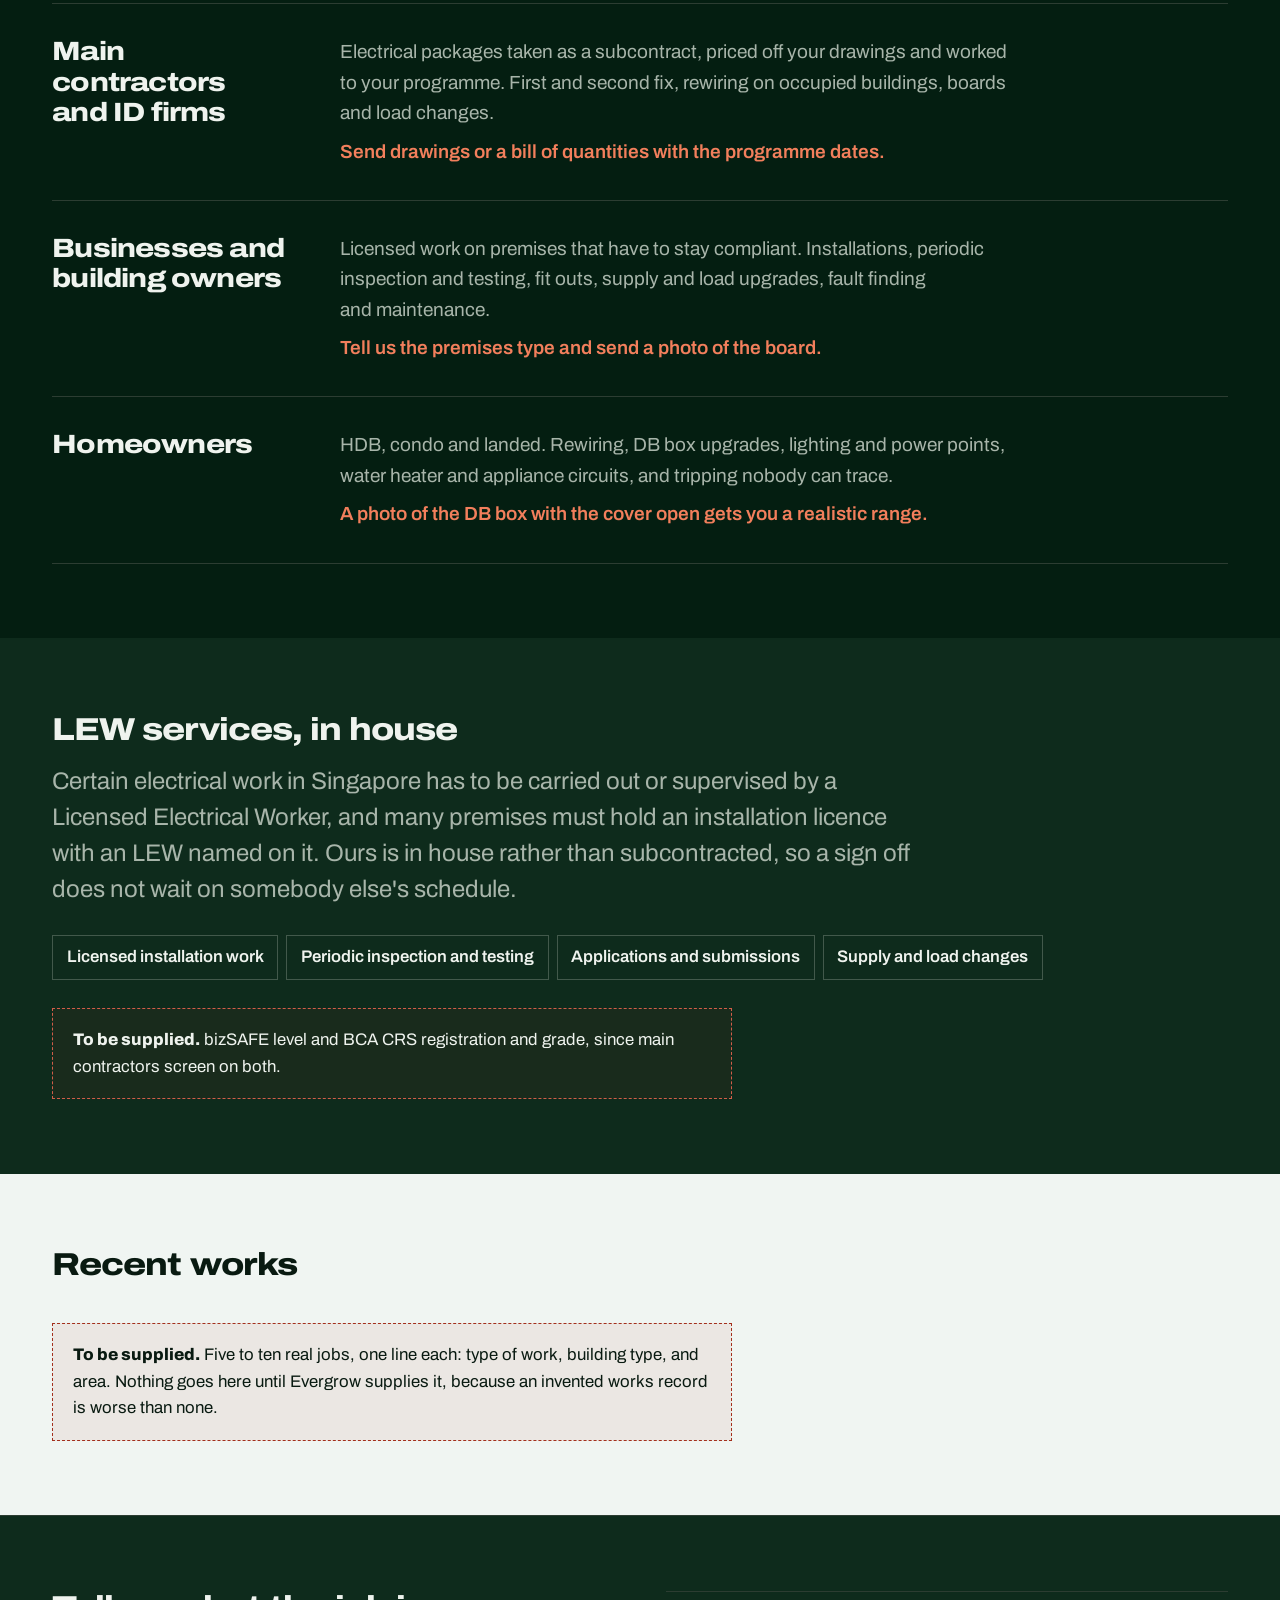
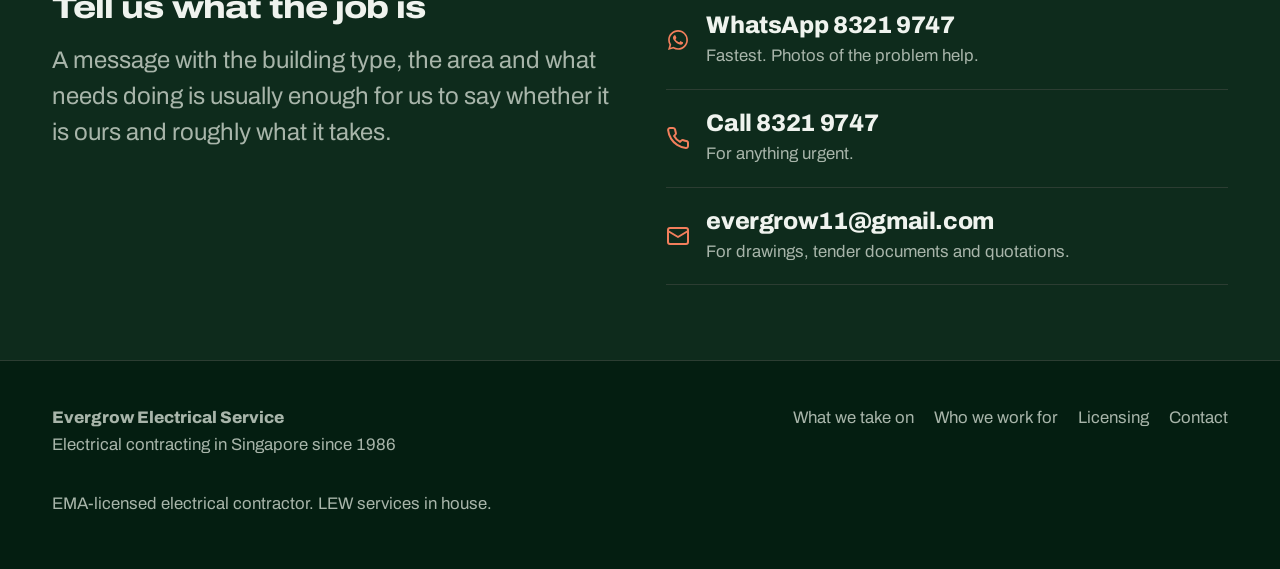
==== commit badd596c: "Fix tablet overflow, cut the page in half, break the section uniformity Overflow: between 961px and " ====
--- a/index.html
+++ b/index.html
@@ -57,9 +57,8 @@
 
     <nav class="nav" aria-label="Main">
       <a href="#capability" data-en="What we take on" data-zh="承接范围">What we take on</a>
-      <a href="#trade" data-en="Trade partners" data-zh="同业伙伴">Trade partners</a>
-      <a href="#business" data-en="Businesses" data-zh="企业">Businesses</a>
-      <a href="#homes" data-en="Homes" data-zh="住宅">Homes</a>
+      <a href="#who" data-en="Who we work for" data-zh="服务对象">Who we work for</a>
+      <a href="#licence" data-en="Licensing" data-zh="执照">Licensing</a>
       <a href="#contact" data-en="Contact" data-zh="联络">Contact</a>
     </nav>
 
@@ -94,10 +93,6 @@
         <div>
           <dt data-en="Established" data-zh="成立年份">Established</dt>
           <dd data-en="1986, forty years" data-zh="1986 年，四十年">1986, forty years</dd>
-        </div>
-        <div>
-          <dt data-en="Sectors" data-zh="服务领域">Sectors</dt>
-          <dd data-en="Industrial, commercial, residential" data-zh="工业、商业、住宅">Industrial, commercial, residential</dd>
         </div>
         <div>
           <dt data-en="Licence" data-zh="执照">Licence</dt>
@@ -173,129 +168,60 @@
   </section>
 
   <!-- Who we work for --------------------------------------------------- -->
-  <section class="band" id="trade">
-    <div class="wrap split">
-      <div>
-        <h2 data-en="For main contractors and ID firms" data-zh="致总承包商与室内设计公司">For main contractors and ID firms</h2>
-        <p class="lede" style="margin-top:1rem;color:var(--muted-on-deep)" data-en="Electrical packages taken as a subcontract, priced off your drawings and worked to your programme, with the licensing already in place." data-zh="以分包形式承接电气工程配套，依据贵司图纸报价，配合贵司工期施工，执照资格早已齐备。">Electrical packages taken as a subcontract, priced off your drawings and worked to your programme, with the licensing already in place.</p>
-        <ul class="scope" style="margin-top:1.75rem">
-          <li><span><b data-en="First and second fix" data-zh="第一与第二阶段施工">First and second fix</b><span data-en="Containment, conduit, trunking and cable pulling, through to accessories, terminations and testing at handover." data-zh="线槽、导管、电缆槽与穿线工程，直至配件、端接与移交测试。">Containment, conduit, trunking and cable pulling, through to accessories, terminations and testing at handover.</span></span></li>
-          <li><span><b data-en="Rewiring on occupied buildings" data-zh="在用建筑的重新布线">Rewiring on occupied buildings</b><span data-en="Phased so the building keeps running, including out of hours work where the programme needs it." data-zh="分阶段施工以维持建筑运作，工期需要时可安排非办公时间施工。">Phased so the building keeps running, including out of hours work where the programme needs it.</span></span></li>
-          <li><span><b data-en="Boards, supply and load changes" data-zh="配电板、供电与负载变更">Boards, supply and load changes</b><span data-en="Distribution boards and switchboards supplied, installed, modified or relocated, with the licensed sign off included." data-zh="配电箱与配电柜的供应、安装、改装或迁移，含持牌签核。">Distribution boards and switchboards supplied, installed, modified or relocated, with the licensed sign off included.</span></span></li>
-        </ul>
-      </div>
-      <div class="aside-note">
-        <h3 data-en="Send this for a price" data-zh="报价所需资料">Send this for a price</h3>
-        <p data-en="Layout drawings or a bill of quantities, the programme dates, the site address, and anything unusual about access or existing conditions. Photographs and a scope description are enough for a budget figure if drawings are not ready." data-zh="平面图或工程量清单、工期日期、工地地址，以及出入或现有状况的特殊事项。若图纸尚未备妥，照片加上工程范围说明即可提供预算金额。">Layout drawings or a bill of quantities, the programme dates, the site address, and anything unusual about access or existing conditions. Photographs and a scope description are enough for a budget figure if drawings are not ready.</p>
-        <p style="margin-top:1rem"><a href="mailto:evergrow11@gmail.com">evergrow11@gmail.com</a></p>
-        <div class="todo" style="margin-top:1.75rem;border-color:var(--copper);color:var(--ink-on-deep)">
-          <b data-en="To be supplied." data-zh="待提供。">To be supplied.</b>
-          <span data-en=" bizSAFE level and BCA CRS registration and grade, since main contractors screen on both." data-zh=" bizSAFE 等级与 BCA CRS 注册等级，因为总承包商会以此筛选。"> bizSAFE level and BCA CRS registration and grade, since main contractors screen on both.</span>
-        </div>
-      </div>
-    </div>
-  </section>
-
-  <section class="band band--pale" id="business">
-    <div class="wrap split">
-      <div>
-        <h2 data-en="For businesses and building owners" data-zh="致企业与业主">For businesses and building owners</h2>
-        <p class="lede" style="margin-top:1rem;color:var(--muted-on-pale)" data-en="Licensed work on premises that have to stay compliant, from a fit out with a date on it to the annual obligations that come with an installation licence." data-zh="为须持续合规的场所提供持牌工程，从有明确日期的装修工程，到电气装置执照所附带的年度义务。">Licensed work on premises that have to stay compliant, from a fit out with a date on it to the annual obligations that come with an installation licence.</p>
-        <ul class="scope" style="margin-top:1.75rem">
-          <li><span><b data-en="Licensed installation work" data-zh="持牌电气装置工程">Licensed installation work</b><span data-en="Installations that have to be carried out or supervised by a Licensed Electrical Worker, with the sign off handled in house." data-zh="必须由持牌电业工程师执行或监督的装置工程，签核由内部处理。">Installations that have to be carried out or supervised by a Licensed Electrical Worker, with the sign off handled in house.</span></span></li>
-          <li><span><b data-en="Periodic inspection and testing" data-zh="定期检查与测试">Periodic inspection and testing</b><span data-en="The inspection and testing your installation licence requires, on its cycle, with the records kept in order." data-zh="按电气装置执照要求的周期进行检查与测试，并妥善保存记录。">The inspection and testing your installation licence requires, on its cycle, with the records kept in order.</span></span></li>
-          <li><span><b data-en="Fit out, supply and load upgrades" data-zh="装修、供电与负载提升">Fit out, supply and load upgrades</b><span data-en="Power and lighting for a new tenancy, shop, office or workshop, and upgrades where new equipment outgrows the existing supply." data-zh="为新租约、商店、办公室或工厂提供电源与照明，以及新设备超出现有供电容量时的提升工程。">Power and lighting for a new tenancy, shop, office or workshop, and upgrades where new equipment outgrows the existing supply.</span></span></li>
-          <li><span><b data-en="Fault finding and maintenance" data-zh="故障检修与维修保养">Fault finding and maintenance</b><span data-en="Tripping that keeps coming back, a board that will not hold, and scheduled attention so faults get found before they take the premises down." data-zh="反复跳闸、配电箱无法保持送电，以及定期检视，在故障导致场所停摆前及早发现。">Tripping that keeps coming back, a board that will not hold, and scheduled attention so faults get found before they take the premises down.</span></span></li>
-        </ul>
-      </div>
-      <div class="aside-note">
-        <h3 data-en="Useful in your first message" data-zh="首次联络时提供更有帮助">Useful in your first message</h3>
-        <p data-en="The type of premises, roughly what the supply is if you know it, whether the installation already holds a licence, and what has actually happened. Photographs of the board and of anything that has failed save a visit." data-zh="场所类型、如知悉请说明供电容量、装置是否已持有执照，以及实际发生的状况。附上配电箱及故障部位的照片，可省去一趟勘察。">The type of premises, roughly what the supply is if you know it, whether the installation already holds a licence, and what has actually happened. Photographs of the board and of anything that has failed save a visit.</p>
-      </div>
-    </div>
-  </section>
-
-  <section class="band" id="homes">
-    <div class="wrap split">
-      <div>
-        <h2 data-en="For homeowners" data-zh="致住宅屋主">For homeowners</h2>
-        <p class="lede" style="margin-top:1rem;color:var(--muted-on-deep)" data-en="HDB, condo and landed. Plain descriptions, because most people calling an electrician are not trying to learn the trade." data-zh="组屋、公寓与有地住宅。以浅白方式说明，因为大多数找电工的人并不想学这门手艺。">HDB, condo and landed. Plain descriptions, because most people calling an electrician are not trying to learn the trade.</p>
-        <ul class="scope" style="margin-top:1.75rem">
-          <li><span><b data-en="Rewiring and DB box upgrades" data-zh="重新布线与电箱提升">Rewiring and DB box upgrades</b><span data-en="Replacing old wiring, and the box by your front door with the switches in it when it is old, full, or no longer protecting the circuits properly." data-zh="更换旧电线，以及在大门旁的配电箱老旧、回路已满或无法妥善保护线路时予以更换。">Replacing old wiring, and the box by your front door with the switches in it when it is old, full, or no longer protecting the circuits properly.</span></span></li>
-          <li><span><b data-en="Lighting, power points and appliances" data-zh="照明、插座与电器回路">Lighting, power points and appliances</b><span data-en="Adding, moving or replacing sockets, switches and light fittings, and dedicated circuits for water heaters, ovens, hobs and air conditioning." data-zh="新增、移位或更换插座、开关与灯具，以及热水器、烤箱、炉具与冷气的专用回路。">Adding, moving or replacing sockets, switches and light fittings, and dedicated circuits for water heaters, ovens, hobs and air conditioning.</span></span></li>
-          <li><span><b data-en="Tripping and fault finding" data-zh="跳闸与故障检修">Tripping and fault finding</b><span data-en="When the power keeps going off and nobody can say why. A breaker that keeps going is usually doing its job, and resetting it over and over is not a fix." data-zh="当电源反复中断而无人说得清原因时。不断跳脱的断路器通常正在发挥保护作用，反复复位并非解决办法。">When the power keeps going off and nobody can say why. A breaker that keeps going is usually doing its job, and resetting it over and over is not a fix.</span></span></li>
-          <li><span><b data-en="Renovation electrical works" data-zh="装修电气工程">Renovation electrical works</b><span data-en="The electrical portion of a renovation, working alongside your contractor or interior designer." data-zh="装修工程中的电气部分，与贵府的承包商或室内设计师配合施工。">The electrical portion of a renovation, working alongside your contractor or interior designer.</span></span></li>
-        </ul>
-      </div>
-      <div class="aside-note">
-        <h3 data-en="Send this and we can price it" data-zh="提供以下资料即可报价">Send this and we can price it</h3>
-        <p data-en="A photograph of the DB box with the cover open, a photograph of whatever is not working, your property type and your area. Most jobs can be given a realistic range from that." data-zh="打开盖板的配电箱照片、故障部位的照片、住宅类型与所在地区。多数工程凭此即可提供合理价格区间。">A photograph of the DB box with the cover open, a photograph of whatever is not working, your property type and your area. Most jobs can be given a realistic range from that.</p>
-        <p style="margin-top:1rem" data-en="Electrical work in a home is licensed work. It is worth asking anyone quoting you whether they are licensed, and it is a fair question to ask us too." data-zh="住宅电气工程属持牌工程。值得向任何报价者询问是否持牌，这个问题同样适用于我们。">Electrical work in a home is licensed work. It is worth asking anyone quoting you whether they are licensed, and it is a fair question to ask us too.</p>
-      </div>
-    </div>
-  </section>
-
-  <!-- Licence ----------------------------------------------------------- -->
-  <section class="band band--raised">
-    <div class="wrap licence">
-      <div>
-        <h2 data-en="LEW services, in house" data-zh="内部 LEW 服务">LEW services, in house</h2>
-        <p class="lede" style="margin-top:1.25rem;color:var(--muted-on-deep)" data-en="Certain electrical work in Singapore has to be carried out or supervised by a Licensed Electrical Worker, and many premises have to hold an electrical installation licence with an LEW named on it. We have that covered without subcontracting it out, which is the difference between a job that can be signed off and one that cannot." data-zh="在新加坡，某些电气工程必须由持牌电业工程师（LEW）执行或监督，许多场所也必须持有列明 LEW 的电气装置执照。我们内部即可处理，无需另行外包，这决定了工程能否顺利签核。">Certain electrical work in Singapore has to be carried out or supervised by a Licensed Electrical Worker, and many premises have to hold an electrical installation licence with an LEW named on it. We have that covered without subcontracting it out, which is the difference between a job that can be signed off and one that cannot.</p>
-      </div>
-
-      <ul class="licence__list">
-        <li>
-          <svg width="22" height="22" viewBox="0 0 24 24" fill="none" stroke="currentColor" stroke-width="2" stroke-linecap="round" stroke-linejoin="round" aria-hidden="true"><path d="M20 6 9 17l-5-5"/></svg>
-          <b data-en="Licensed installation work" data-zh="持牌电气装置工程">Licensed installation work</b>
-          <span data-en="Work that has to be carried out or supervised by a Licensed Electrical Worker." data-zh="必须由持牌电业工程师执行或监督的工程。">Work that has to be carried out or supervised by a Licensed Electrical Worker.</span>
-        </li>
-        <li>
-          <svg width="22" height="22" viewBox="0 0 24 24" fill="none" stroke="currentColor" stroke-width="2" stroke-linecap="round" stroke-linejoin="round" aria-hidden="true"><path d="M20 6 9 17l-5-5"/></svg>
-          <b data-en="Periodic inspection and testing" data-zh="定期检查与测试">Periodic inspection and testing</b>
-          <span data-en="Inspection and testing of licensed installations on the cycle the licence requires." data-zh="按执照要求的周期，对持牌电气装置进行检查与测试。">Inspection and testing of licensed installations on the cycle the licence requires.</span>
-        </li>
-        <li>
-          <svg width="22" height="22" viewBox="0 0 24 24" fill="none" stroke="currentColor" stroke-width="2" stroke-linecap="round" stroke-linejoin="round" aria-hidden="true"><path d="M20 6 9 17l-5-5"/></svg>
-          <b data-en="Applications and submissions" data-zh="申请与呈报">Applications and submissions</b>
-          <span data-en="The paperwork that goes with licensed work, handled rather than handed back to you." data-zh="持牌工程所需的文书作业由我们处理，不会推回给客户。">The paperwork that goes with licensed work, handled rather than handed back to you.</span>
-        </li>
-        <li>
-          <svg width="22" height="22" viewBox="0 0 24 24" fill="none" stroke="currentColor" stroke-width="2" stroke-linecap="round" stroke-linejoin="round" aria-hidden="true"><path d="M20 6 9 17l-5-5"/></svg>
-          <b data-en="Supply and load changes" data-zh="供电与负载变更">Supply and load changes</b>
-          <span data-en="Where a change in supply or connected load needs a licensed sign off." data-zh="供电或连接负载变更需要持牌签核的情况。">Where a change in supply or connected load needs a licensed sign off.</span>
-        </li>
+  <section class="band" id="who">
+    <div class="wrap">
+      <div class="band-head">
+        <h2 data-en="Who we work for" data-zh="服务对象">Who we work for</h2>
+      </div>
+
+      <ol class="who">
+        <li>
+          <h3 data-en="Main contractors and ID firms" data-zh="总承包商与室内设计公司">Main contractors and ID firms</h3>
+          <p data-en="Electrical packages taken as a subcontract, priced off your drawings and worked to your programme. First and second fix, rewiring on occupied buildings, boards and load changes." data-zh="以分包形式承接电气工程配套，依据贵司图纸报价，配合贵司工期施工。第一与第二阶段施工、在用建筑重新布线、配电板与负载变更。">Electrical packages taken as a subcontract, priced off your drawings and worked to your programme. First and second fix, rewiring on occupied buildings, boards and load changes.</p>
+          <p class="who__send" data-en="Send drawings or a bill of quantities with the programme dates." data-zh="请发送图纸或工程量清单，并附上工期日期。">Send drawings or a bill of quantities with the programme dates.</p>
+        </li>
+        <li>
+          <h3 data-en="Businesses and building owners" data-zh="企业与业主">Businesses and building owners</h3>
+          <p data-en="Licensed work on premises that have to stay compliant. Installations, periodic inspection and testing, fit outs, supply and load upgrades, fault finding and maintenance." data-zh="为须持续合规的场所提供持牌工程。电气装置、定期检查与测试、装修工程、供电与负载提升、故障检修与维修保养。">Licensed work on premises that have to stay compliant. Installations, periodic inspection and testing, fit outs, supply and load upgrades, fault finding and maintenance.</p>
+          <p class="who__send" data-en="Tell us the premises type and send a photo of the board." data-zh="请说明场所类型，并附上配电箱照片。">Tell us the premises type and send a photo of the board.</p>
+        </li>
+        <li>
+          <h3 data-en="Homeowners" data-zh="住宅屋主">Homeowners</h3>
+          <p data-en="HDB, condo and landed. Rewiring, DB box upgrades, lighting and power points, water heater and appliance circuits, and tripping nobody can trace." data-zh="组屋、公寓与有地住宅。重新布线、电箱提升、照明与电源点、热水器与电器回路，以及查不出原因的跳闸。">HDB, condo and landed. Rewiring, DB box upgrades, lighting and power points, water heater and appliance circuits, and tripping nobody can trace.</p>
+          <p class="who__send" data-en="A photo of the DB box with the cover open gets you a realistic range." data-zh="附上打开盖板的配电箱照片，即可获得合理价格区间。">A photo of the DB box with the cover open gets you a realistic range.</p>
+        </li>
+      </ol>
+    </div>
+  </section>
+
+  <!-- Licensing ----------------------------------------------------------- -->
+  <section class="band band--raised" id="licence">
+    <div class="wrap licence-block">
+      <h2 data-en="LEW services, in house" data-zh="内部 LEW 服务">LEW services, in house</h2>
+      <p data-en="Certain electrical work in Singapore has to be carried out or supervised by a Licensed Electrical Worker, and many premises must hold an installation licence with an LEW named on it. Ours is in house rather than subcontracted, so a sign off does not wait on somebody else's schedule." data-zh="在新加坡，某些电气工程必须由持牌电业工程师（LEW）执行或监督，许多场所也必须持有列明 LEW 的电气装置执照。我们的 LEW 由内部承担而非外包，签核无需等待他人档期。">Certain electrical work in Singapore has to be carried out or supervised by a Licensed Electrical Worker, and many premises must hold an installation licence with an LEW named on it. Ours is in house rather than subcontracted, so a sign off does not wait on somebody else's schedule.</p>
+      <ul class="chips">
+        <li data-en="Licensed installation work" data-zh="持牌电气装置工程">Licensed installation work</li>
+        <li data-en="Periodic inspection and testing" data-zh="定期检查与测试">Periodic inspection and testing</li>
+        <li data-en="Applications and submissions" data-zh="申请与呈报">Applications and submissions</li>
+        <li data-en="Supply and load changes" data-zh="供电与负载变更">Supply and load changes</li>
       </ul>
-    </div>
-  </section>
-
-  <!-- Works log --------------------------------------------------------- -->
-  <section class="band band--pale">
+      <div class="todo" style="margin-top:1.75rem;border-color:var(--copper);color:var(--ink-on-deep)">
+        <b data-en="To be supplied." data-zh="待提供。">To be supplied.</b>
+        <span data-en=" bizSAFE level and BCA CRS registration and grade, since main contractors screen on both." data-zh=" bizSAFE 等级与 BCA CRS 注册等级，因为总承包商会以此筛选。"> bizSAFE level and BCA CRS registration and grade, since main contractors screen on both.</span>
+      </div>
+    </div>
+  </section>
+
+  <!-- Works log ------------------------------------------------------------ -->
+  <section class="band band--pale" id="works">
     <div class="wrap">
       <div class="band-head">
         <h2 data-en="Recent works" data-zh="近期工程">Recent works</h2>
-        <p data-en="A plain record of jobs completed, with the building type and the area." data-zh="已完成工程的简明记录，列明建筑类型与地区。">A plain record of jobs completed, with the building type and the area.</p>
-      </div>
-
+      </div>
       <p class="todo">
         <b data-en="To be supplied." data-zh="待提供。">To be supplied.</b>
-        <span data-en=" This table needs five to ten real jobs, one line each: type of work, building type, and area. Nothing goes here until Evergrow supplies it, because an invented works record is worse than none." data-zh=" 此表需要五至十项真实工程，每项一行：工程类型、建筑类型与地区。在 Evergrow 提供资料前不会填入内容，因为虚构的工程记录比留白更糟。"> This table needs five to ten real jobs, one line each: type of work, building type, and area. Nothing goes here until Evergrow supplies it, because an invented works record is worse than none.</span>
+        <span data-en=" Five to ten real jobs, one line each: type of work, building type, and area. Nothing goes here until Evergrow supplies it, because an invented works record is worse than none." data-zh=" 五至十项真实工程，每项一行：工程类型、建筑类型与地区。在 Evergrow 提供资料前不会填入内容，因为虚构的工程记录比留白更糟。"> Five to ten real jobs, one line each: type of work, building type, and area. Nothing goes here until Evergrow supplies it, because an invented works record is worse than none.</span>
       </p>
-    </div>
-  </section>
-
-  <!-- Continuity -------------------------------------------------------- -->
-  <section class="band">
-    <div class="wrap continuity">
-      <div>
-        <h2 data-en="Forty years of the same trade" data-zh="四十年，只做同一行">Forty years of the same trade</h2>
-        <p data-en="Evergrow has been wiring Singapore buildings since 1986. The same firm, the same trade, through four decades of changing standards, changing equipment and changing buildings." data-zh="Evergrow 自 1986 年起为新加坡的建筑布线。同一家公司，同一个行业，历经四十年标准、设备与建筑形态的变迁。">Evergrow has been wiring Singapore buildings since 1986. The same firm, the same trade, through four decades of changing standards, changing equipment and changing buildings.</p>
-        <p data-en="Long enough to have seen most of what goes wrong inside an installation, and small enough that the person who quotes your job is on site for it." data-zh="时间够长，装置内部会出的问题大多见过；规模够小，为您报价的人也会亲自到场施工。">Long enough to have seen most of what goes wrong inside an installation, and small enough that the person who quotes your job is on site for it.</p>
-      </div>
-      <figure class="continuity__figure" style="margin:0">
-        <img src="https://images.unsplash.com/photo-1576446470246-499c738d1c8e?auto=format&amp;fit=crop&amp;w=1200&amp;q=80"
-             width="1200" height="800" loading="lazy" decoding="async"
-             alt="A row of circuit breakers in a distribution board, ways labelled and in order">
-      </figure>
     </div>
   </section>
 
@@ -349,9 +275,8 @@
     </div>
     <nav aria-label="Footer">
       <a href="#capability" data-en="What we take on" data-zh="承接范围">What we take on</a>
-      <a href="#trade" data-en="Trade partners" data-zh="同业伙伴">Trade partners</a>
-      <a href="#business" data-en="Businesses" data-zh="企业">Businesses</a>
-      <a href="#homes" data-en="Homes" data-zh="住宅">Homes</a>
+      <a href="#who" data-en="Who we work for" data-zh="服务对象">Who we work for</a>
+      <a href="#licence" data-en="Licensing" data-zh="执照">Licensing</a>
       <a href="#contact" data-en="Contact" data-zh="联络">Contact</a>
     </nav>
     <p class="foot__legal" data-en="EMA-licensed electrical contractor. LEW services in house." data-zh="EMA 持牌电气承包商。内部提供 LEW 服务。">EMA-licensed electrical contractor. LEW services in house.</p>
--- a/css/site.css
+++ b/css/site.css
@@ -243,7 +243,7 @@
 .nav a:hover { color: var(--ink-on-deep); border-bottom-color: var(--copper); }
 .nav a[aria-current="page"] { color: var(--ink-on-deep); border-bottom-color: var(--copper); }
 
-@media (max-width: 60rem) {
+@media (max-width: 72rem) {
   .masthead__inner { flex-wrap: wrap; padding-bottom: 0.5rem; }
   .nav {
     order: 3;
@@ -256,6 +256,11 @@
     mask-image: linear-gradient(to right, #000 calc(100% - 2.5rem), transparent);
   }
   .nav::-webkit-scrollbar { display: none; }
+}
+
+@media (max-width: 40rem) {
+  .nav { display: none; }
+  .masthead__inner { padding-bottom: 0; }
 }
 
 .lang {
@@ -555,6 +560,61 @@
 }
 
 /* ==========================================================================
+   Who we work for
+   ========================================================================== */
+
+.who { list-style: none; margin: 0; padding: 0; counter-reset: who; }
+.who li {
+  display: grid;
+  gap: 0.5rem 3rem;
+  padding: clamp(1.4rem, 1.1rem + 1.2vw, 2.1rem) 0;
+  border-top: 1px solid var(--rule-on-deep);
+}
+.who li:last-child { border-bottom: 1px solid var(--rule-on-deep); }
+@media (min-width: 56rem) {
+  .who li { grid-template-columns: minmax(0, 15rem) minmax(0, 1fr); align-items: start; }
+  .who h3 { grid-row: 1 / span 2; }
+}
+.who h3 {
+  font-size: clamp(1.3rem, 1.15rem + 0.7vw, 1.65rem);
+  line-height: 1.15;
+  text-wrap: balance;
+}
+.who p { color: var(--muted-on-deep); max-width: 62ch; }
+.who__send {
+  color: var(--copper-bright) !important;
+  font-weight: 600;
+}
+
+/* ==========================================================================
+   Licensing
+   ========================================================================== */
+
+.licence-block > h2 { max-width: 20ch; }
+.licence-block > p {
+  margin-top: 1rem;
+  font-size: var(--step-1);
+  line-height: 1.5;
+  color: var(--muted-on-deep);
+  max-width: 62ch;
+}
+
+.chips {
+  list-style: none;
+  margin: 1.75rem 0 0;
+  padding: 0;
+  display: flex;
+  flex-wrap: wrap;
+  gap: 0.5rem;
+}
+.chips li {
+  border: 1px solid var(--rule-strong);
+  padding: 0.5rem 0.85rem;
+  font-weight: 600;
+  font-size: var(--step--1);
+}
+
+/* ==========================================================================
    Licence block
    ========================================================================== */
 
@@ -717,6 +777,15 @@
 .band--deep .aside-note { border-top-color: var(--copper); }
 .aside-note h2,
 .aside-note h3 { font-size: var(--step-1); margin-bottom: 0.6rem; }
+
+/* Standalone links in an aside are targets, not running text. */
+.aside-note a[href^="mailto"],
+.aside-note a[href^="tel"] {
+  display: inline-flex;
+  align-items: center;
+  min-height: 44px;
+  font-weight: 700;
+}
 .aside-note p { color: var(--muted-on-pale); }
 .band--deep .aside-note p { color: var(--muted-on-deep); }
 
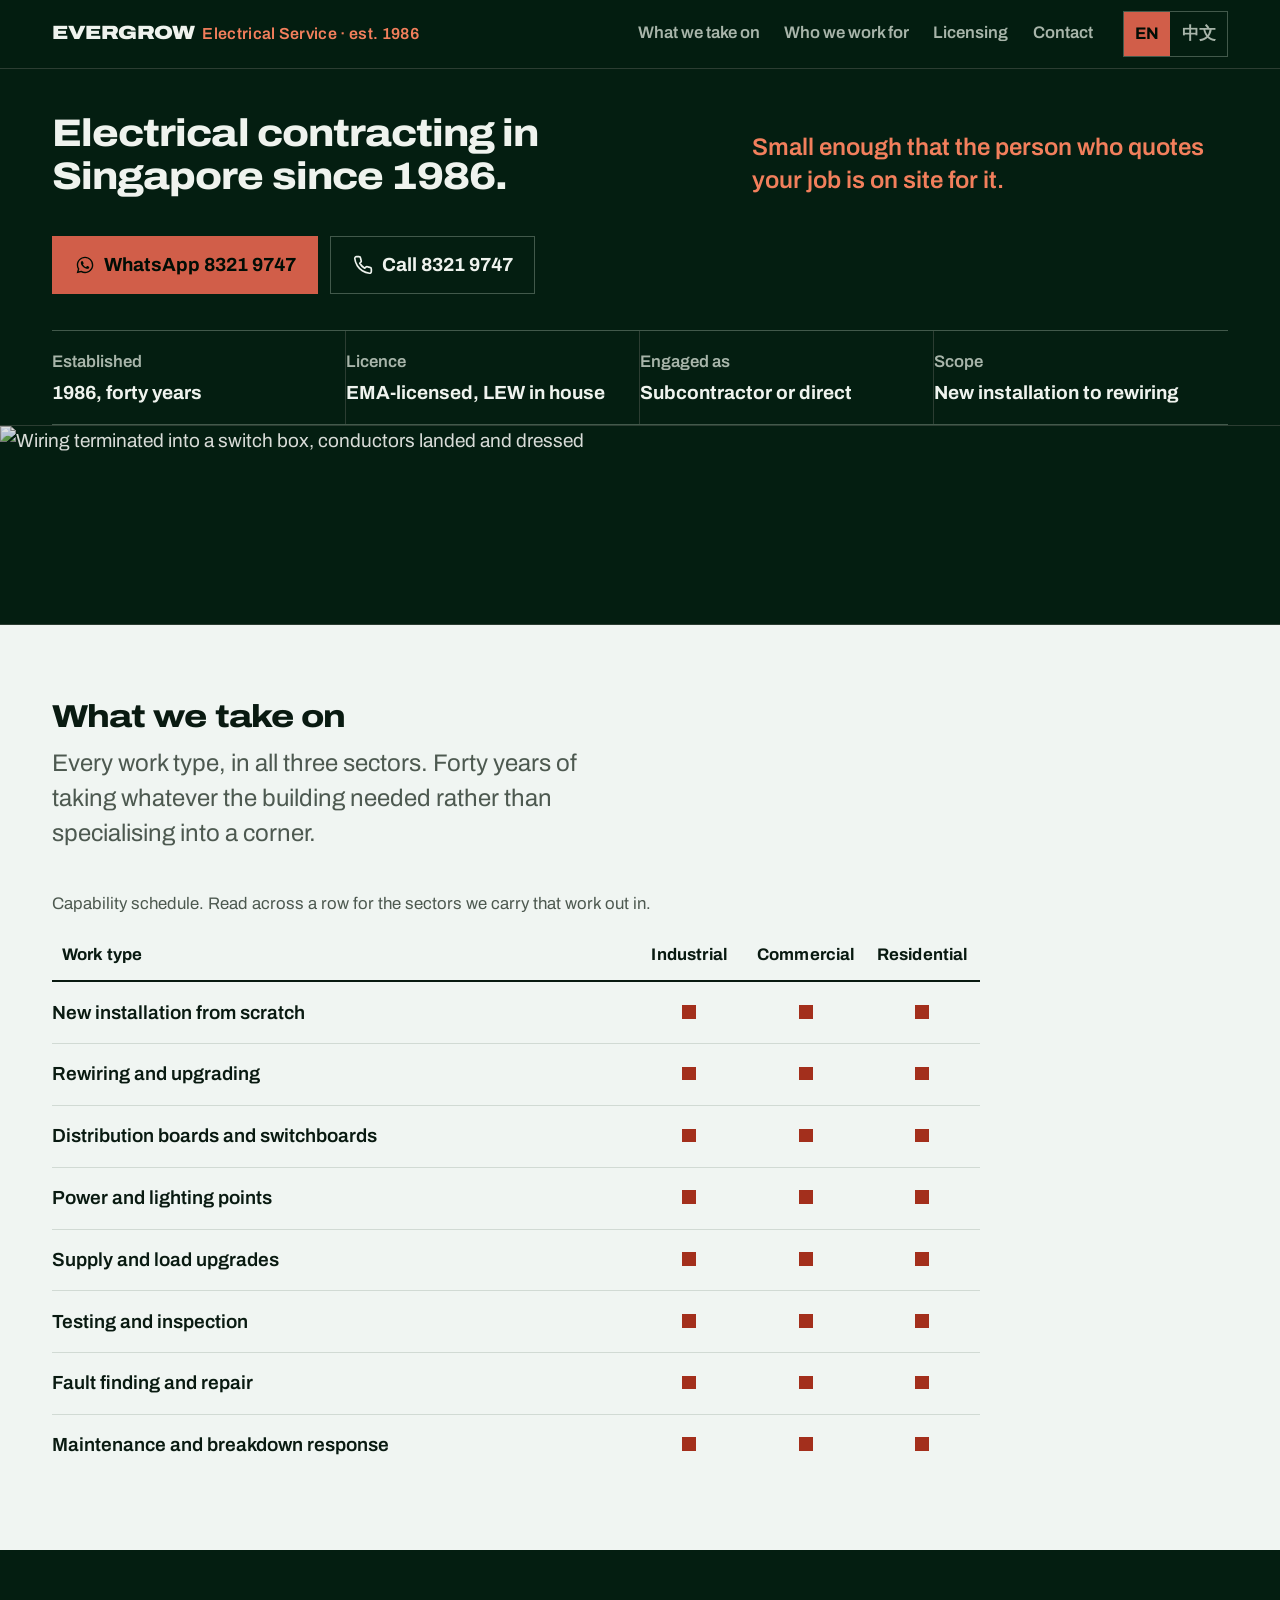
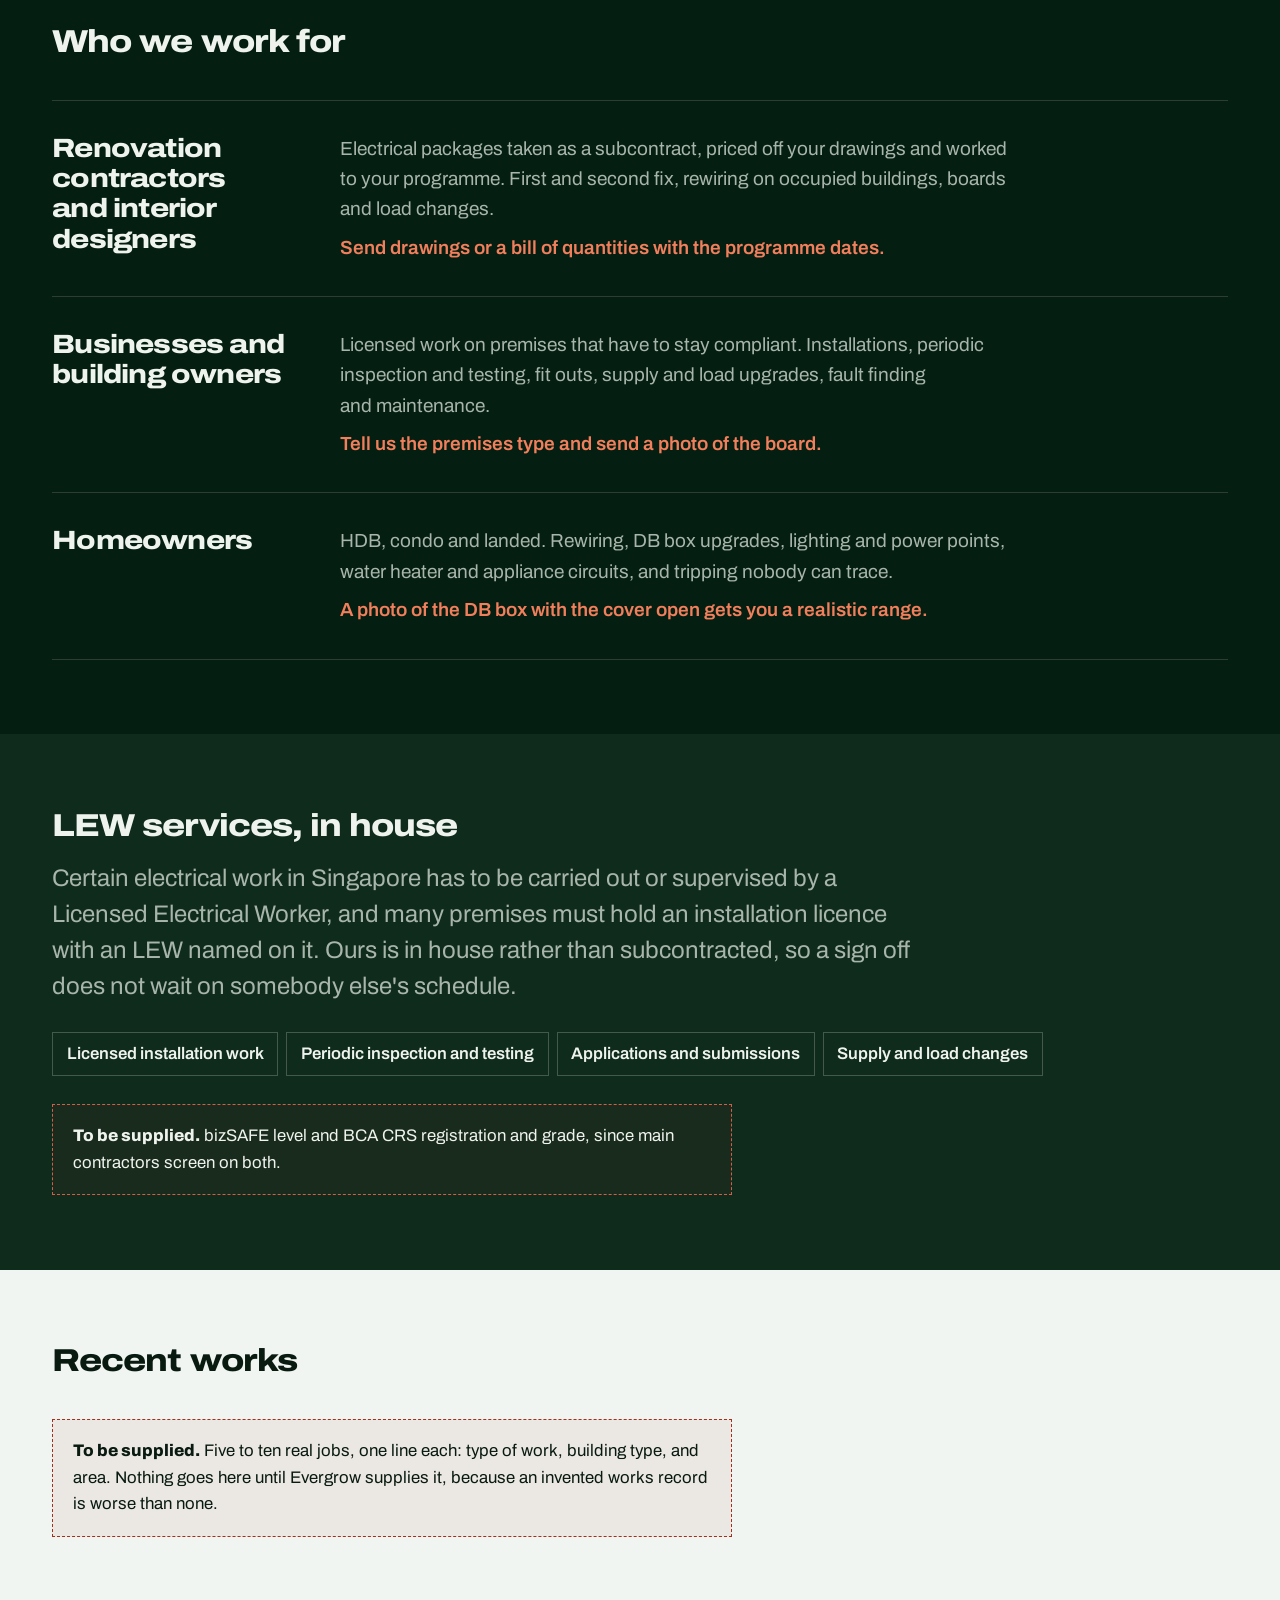
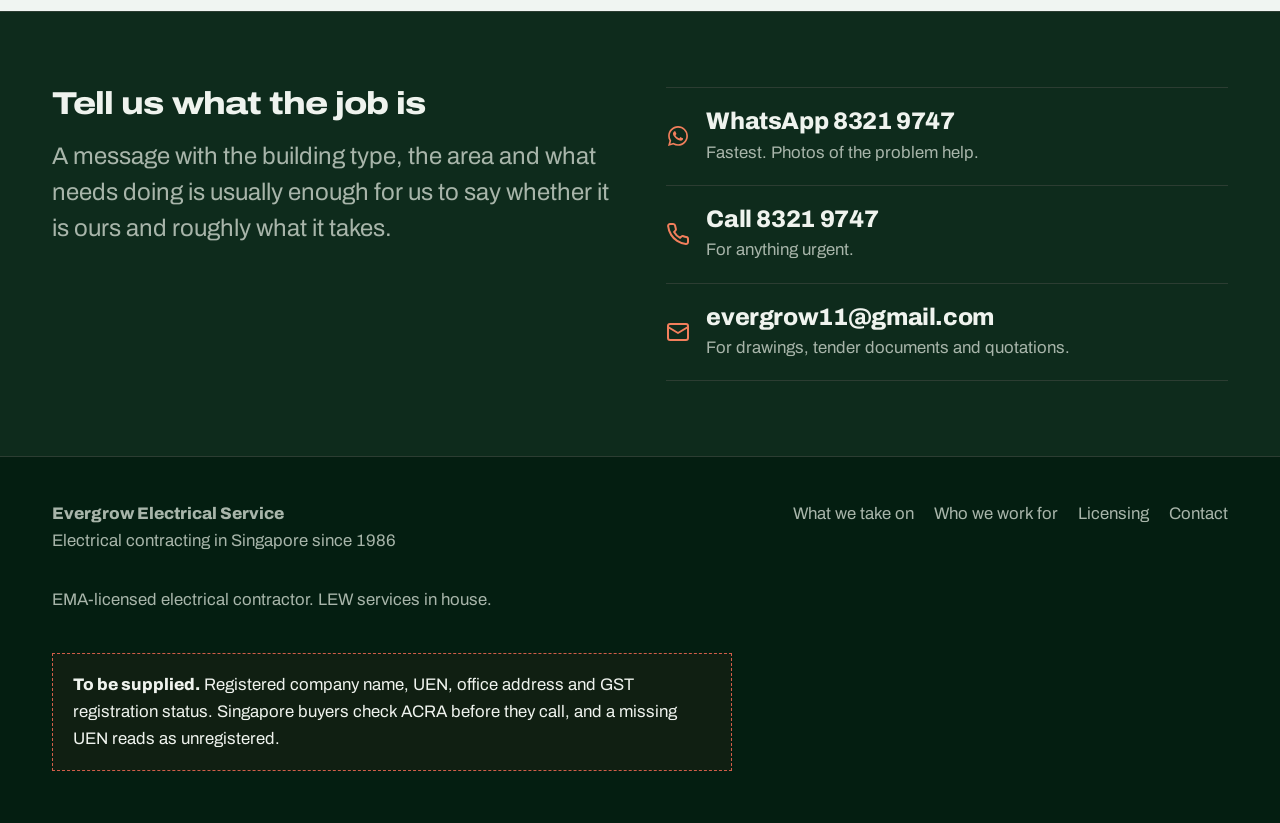
==== commit b56e34e3: "Lead with the buyer a small crew actually serves; restore the differentiator - Who we work for now l" ====
--- a/index.html
+++ b/index.html
@@ -76,6 +76,7 @@
     <div class="wrap">
       <div class="titleblock__top">
         <h1 class="titleblock__desc" data-en="Electrical contracting in Singapore since 1986." data-zh="新加坡电气工程承包，始于 1986 年。">Electrical contracting in Singapore since 1986.</h1>
+        <p class="titleblock__edge" data-en="Small enough that the person who quotes your job is on site for it." data-zh="规模够小，为您报价的人也会亲自到场施工。">Small enough that the person who quotes your job is on site for it.</p>
 
         <div class="btn-row">
           <a class="btn btn--primary" href="https://wa.me/6583219747">
@@ -176,7 +177,7 @@
 
       <ol class="who">
         <li>
-          <h3 data-en="Main contractors and ID firms" data-zh="总承包商与室内设计公司">Main contractors and ID firms</h3>
+          <h3 data-en="Renovation contractors and interior designers" data-zh="装修承包商与室内设计师">Renovation contractors and interior designers</h3>
           <p data-en="Electrical packages taken as a subcontract, priced off your drawings and worked to your programme. First and second fix, rewiring on occupied buildings, boards and load changes." data-zh="以分包形式承接电气工程配套，依据贵司图纸报价，配合贵司工期施工。第一与第二阶段施工、在用建筑重新布线、配电板与负载变更。">Electrical packages taken as a subcontract, priced off your drawings and worked to your programme. First and second fix, rewiring on occupied buildings, boards and load changes.</p>
           <p class="who__send" data-en="Send drawings or a bill of quantities with the programme dates." data-zh="请发送图纸或工程量清单，并附上工期日期。">Send drawings or a bill of quantities with the programme dates.</p>
         </li>
@@ -280,6 +281,10 @@
       <a href="#contact" data-en="Contact" data-zh="联络">Contact</a>
     </nav>
     <p class="foot__legal" data-en="EMA-licensed electrical contractor. LEW services in house." data-zh="EMA 持牌电气承包商。内部提供 LEW 服务。">EMA-licensed electrical contractor. LEW services in house.</p>
+    <p class="foot__legal todo" style="border-color:var(--copper);color:var(--ink-on-deep);margin-top:1rem">
+      <b data-en="To be supplied." data-zh="待提供。">To be supplied.</b>
+      <span data-en=" Registered company name, UEN, office address and GST registration status. Singapore buyers check ACRA before they call, and a missing UEN reads as unregistered." data-zh=" 注册公司名称、UEN、办公地址与消费税注册状况。新加坡买家在来电前会查询 ACRA，缺少 UEN 会被视为未注册。"> Registered company name, UEN, office address and GST registration status. Singapore buyers check ACRA before they call, and a missing UEN reads as unregistered.</span>
+    </p>
   </div>
 </footer>
 
--- a/css/site.css
+++ b/css/site.css
@@ -350,6 +350,15 @@
 
 /* The masthead already carries the name. This states the trade, once, at
    document-title size rather than headline size. */
+.titleblock__edge {
+  margin-top: 0.85rem;
+  font-size: var(--step-1);
+  line-height: 1.4;
+  color: var(--copper-bright);
+  font-weight: 600;
+  max-width: 34ch;
+}
+
 .titleblock__desc {
   font-size: clamp(1.55rem, 1.25rem + 1.5vw, 2.4rem);
   font-weight: 800;
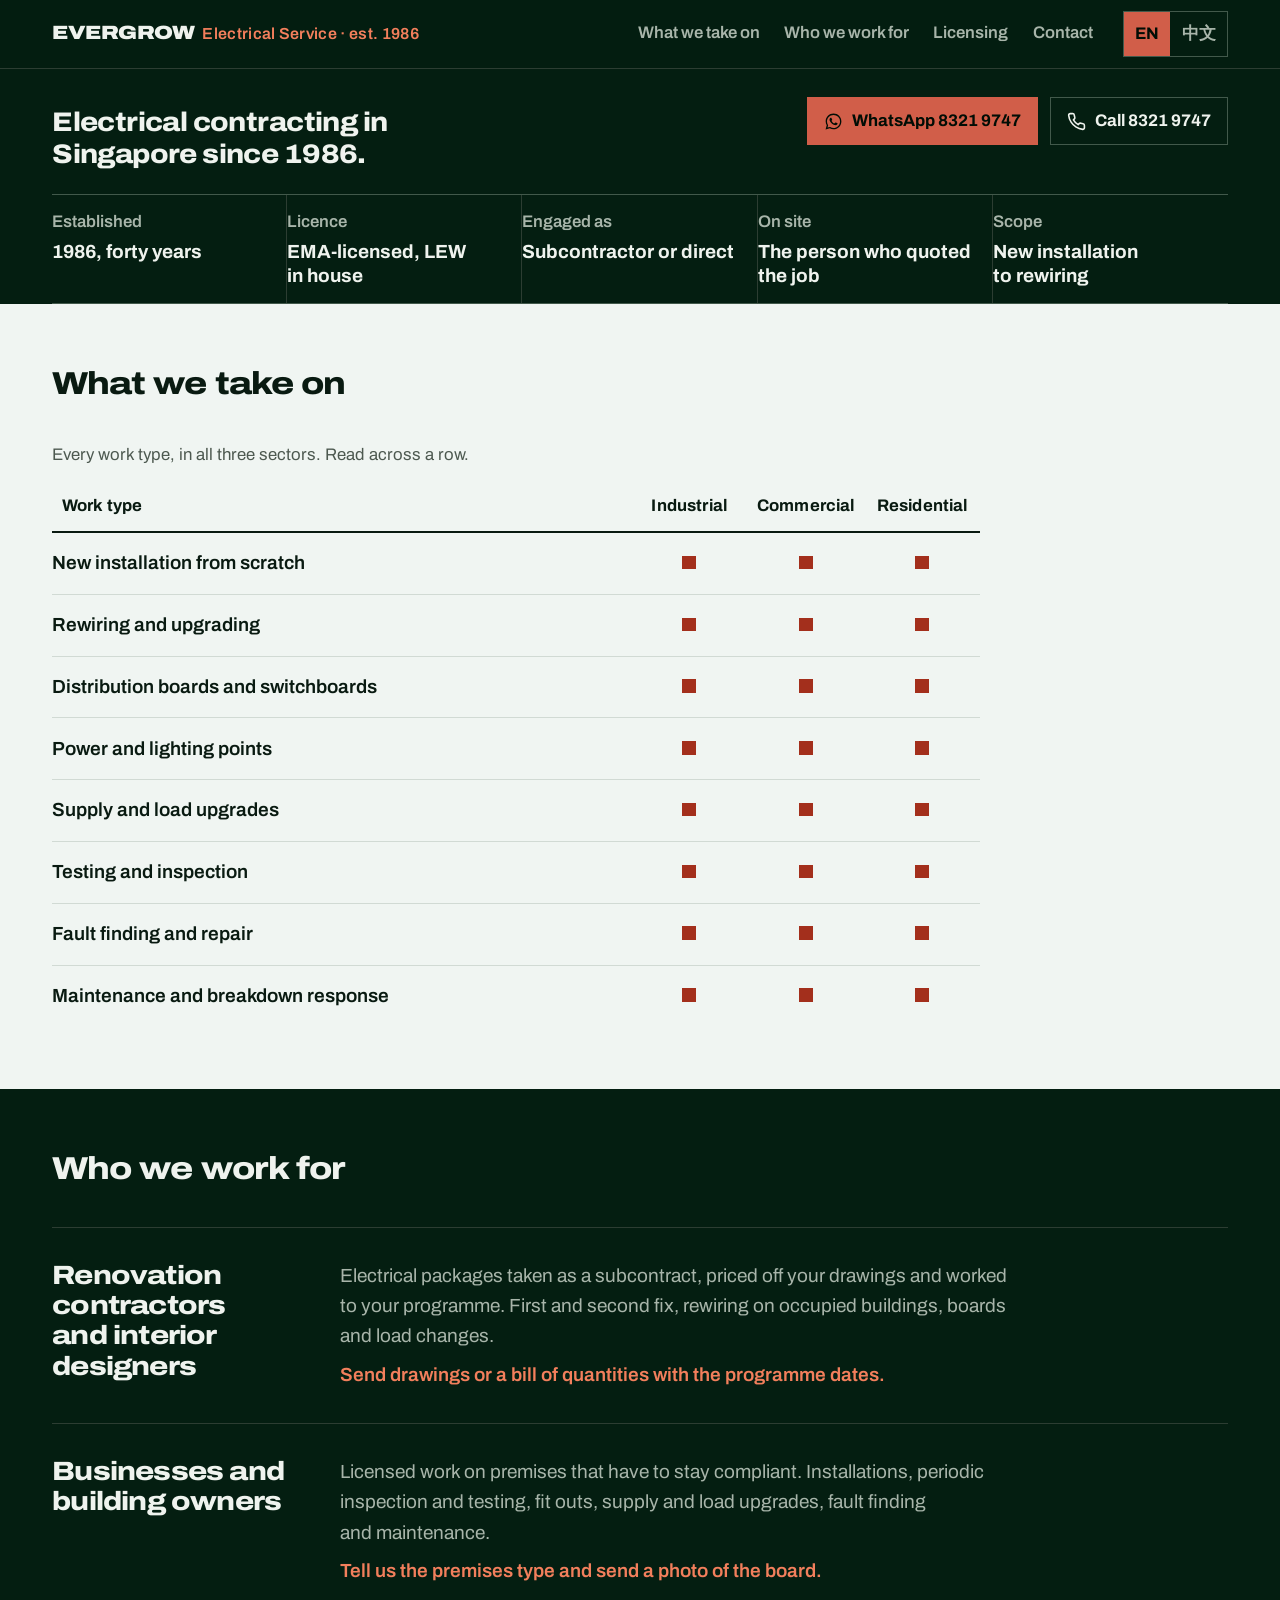
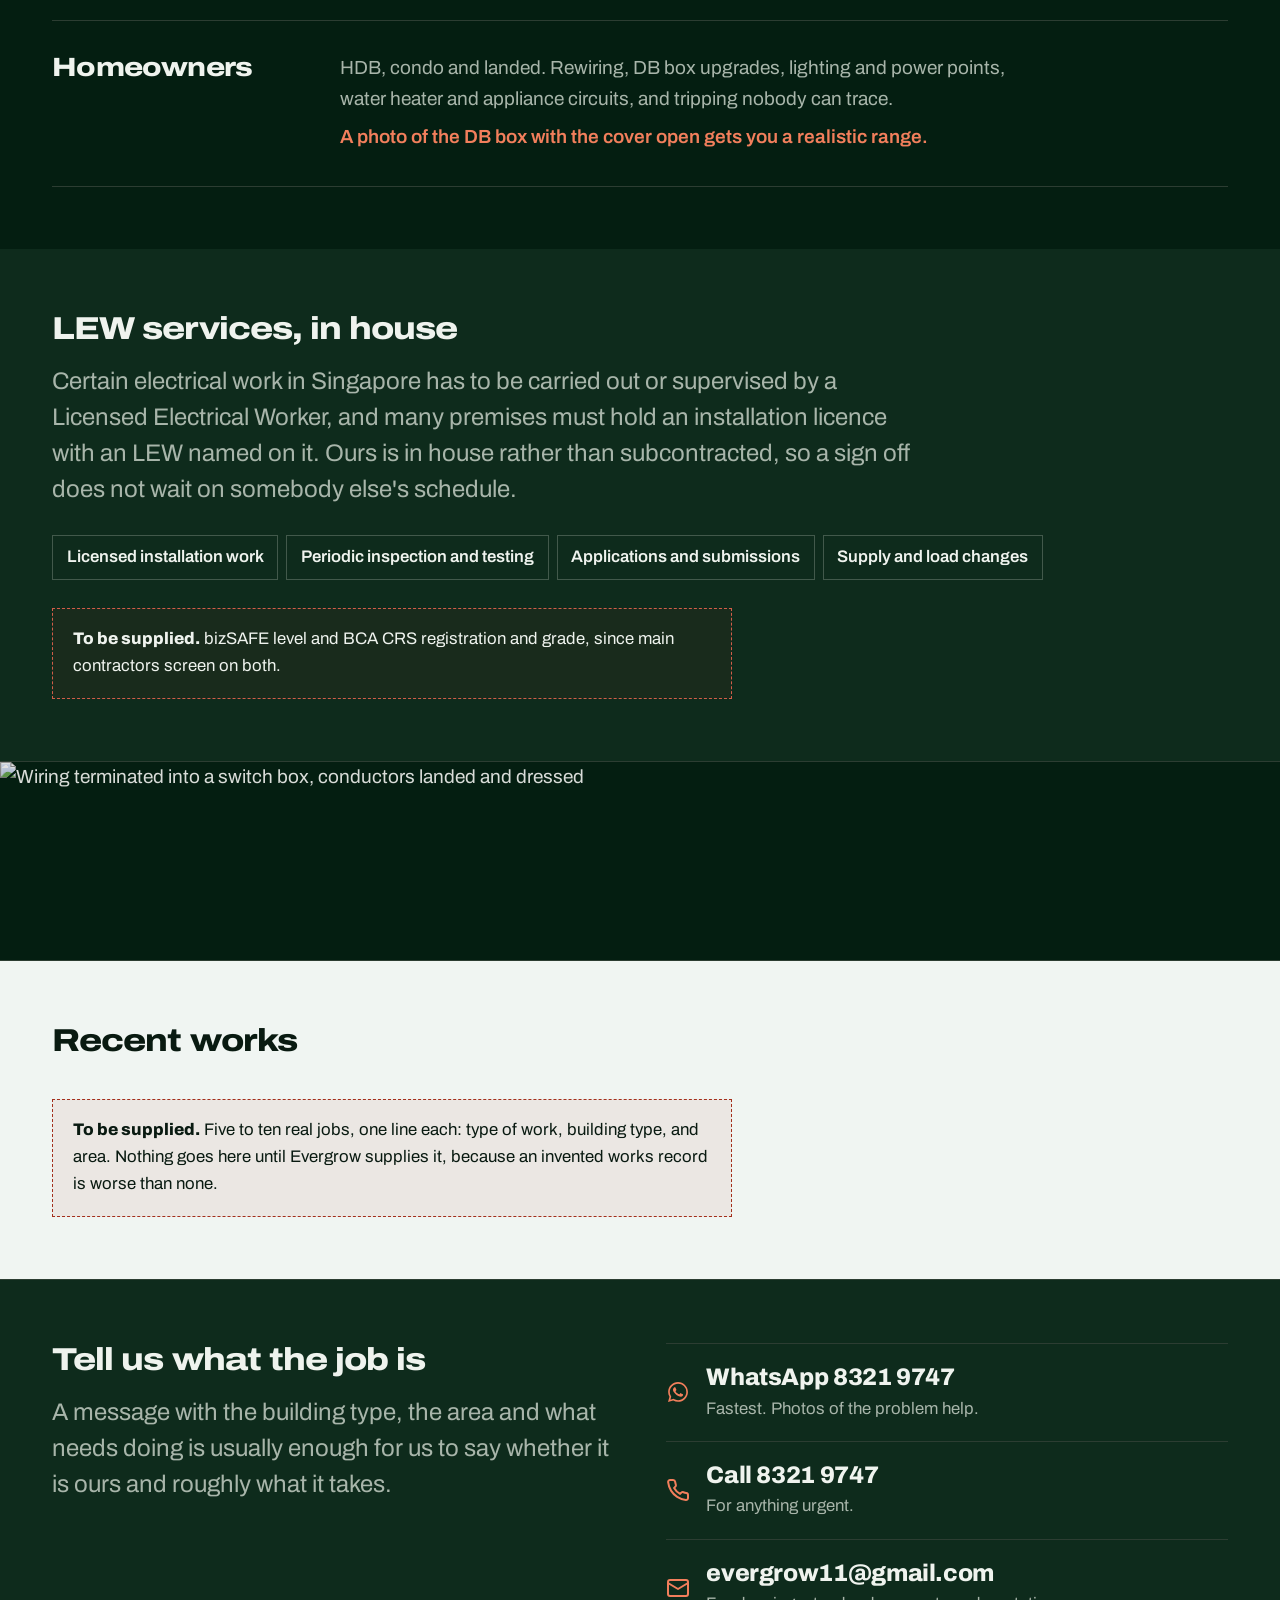
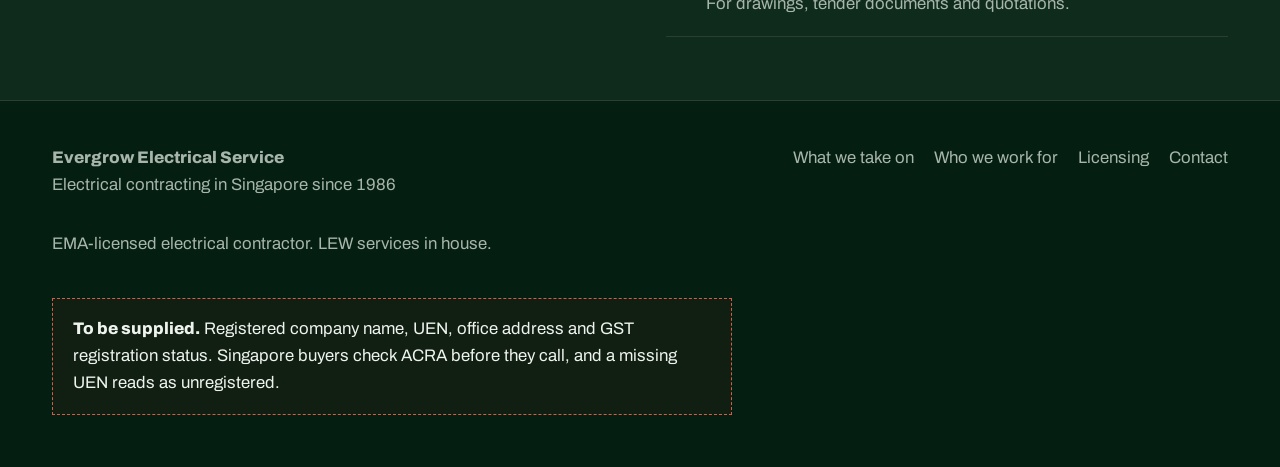
==== commit 91ec0764: "Kill the header block: information now starts 308px down The top was still a header before any conte" ====
--- a/index.html
+++ b/index.html
@@ -71,22 +71,14 @@
 
 <main id="main">
 
-  <!-- Title block ------------------------------------------------------ -->
-  <section class="titleblock">
-    <div class="wrap">
-      <div class="titleblock__top">
-        <h1 class="titleblock__desc" data-en="Electrical contracting in Singapore since 1986." data-zh="新加坡电气工程承包，始于 1986 年。">Electrical contracting in Singapore since 1986.</h1>
-        <p class="titleblock__edge" data-en="Small enough that the person who quotes your job is on site for it." data-zh="规模够小，为您报价的人也会亲自到场施工。">Small enough that the person who quotes your job is on site for it.</p>
-
+  <!-- Header line and specification. No hero: the schedule starts below. ---- -->
+  <section class="header-line">
+    <div class="wrap">
+      <div class="header-line__row">
+        <h1 data-en="Electrical contracting in Singapore since 1986." data-zh="新加坡电气工程承包，始于 1986 年。">Electrical contracting in Singapore since 1986.</h1>
         <div class="btn-row">
-          <a class="btn btn--primary" href="https://wa.me/6583219747">
-            <svg width="20" height="20" viewBox="0 0 24 24" fill="currentColor" aria-hidden="true"><path d="M12.04 2C6.58 2 2.13 6.45 2.13 11.91c0 1.75.46 3.46 1.32 4.96L2 22l5.25-1.38a9.87 9.87 0 0 0 4.79 1.22h.01c5.46 0 9.9-4.45 9.9-9.91C21.95 6.45 17.5 2 12.04 2Zm0 18.15h-.01a8.2 8.2 0 0 1-4.19-1.15l-.3-.18-3.12.82.83-3.04-.2-.31a8.19 8.19 0 0 1-1.26-4.38c0-4.54 3.7-8.23 8.25-8.23a8.23 8.23 0 0 1 8.23 8.24c0 4.54-3.7 8.23-8.23 8.23Zm4.52-6.16c-.25-.13-1.47-.72-1.69-.8-.23-.09-.39-.13-.56.12-.16.25-.64.8-.79.97-.14.16-.29.19-.54.06-.25-.12-1.05-.38-1.99-1.23-.74-.65-1.23-1.46-1.38-1.71-.14-.25-.01-.38.11-.51.11-.11.25-.29.37-.43.13-.15.17-.25.25-.41.09-.17.04-.31-.02-.43-.06-.13-.56-1.35-.77-1.84-.2-.49-.4-.42-.56-.43l-.47-.01c-.17 0-.43.06-.66.31-.22.25-.87.85-.87 2.07 0 1.22.89 2.4 1.02 2.56.12.17 1.75 2.67 4.23 3.74.59.26 1.05.41 1.41.52.59.19 1.13.16 1.56.1.47-.07 1.47-.6 1.68-1.18.2-.58.2-1.08.14-1.18-.06-.11-.22-.17-.47-.29Z"/></svg>
-            <span data-en="WhatsApp 8321 9747" data-zh="WhatsApp 8321 9747">WhatsApp 8321 9747</span>
-          </a>
-          <a class="btn btn--ghost" href="tel:+6583219747">
-            <svg width="20" height="20" viewBox="0 0 24 24" fill="none" stroke="currentColor" stroke-width="2" stroke-linecap="round" stroke-linejoin="round" aria-hidden="true"><path d="M22 16.92v3a2 2 0 0 1-2.18 2 19.79 19.79 0 0 1-8.63-3.07 19.5 19.5 0 0 1-6-6 19.79 19.79 0 0 1-3.07-8.67A2 2 0 0 1 4.11 2h3a2 2 0 0 1 2 1.72c.13.96.36 1.9.7 2.81a2 2 0 0 1-.45 2.11L8.09 9.91a16 16 0 0 0 6 6l1.27-1.27a2 2 0 0 1 2.11-.45c.9.34 1.85.57 2.81.7A2 2 0 0 1 22 16.92Z"/></svg>
-            <span data-en="Call 8321 9747" data-zh="致电 8321 9747">Call 8321 9747</span>
-          </a>
+          <a class="btn btn--primary" href="https://wa.me/6583219747"><svg width="19" height="19" viewBox="0 0 24 24" fill="currentColor" aria-hidden="true"><path d="M12.04 2C6.58 2 2.13 6.45 2.13 11.91c0 1.75.46 3.46 1.32 4.96L2 22l5.25-1.38a9.87 9.87 0 0 0 4.79 1.22h.01c5.46 0 9.9-4.45 9.9-9.91C21.95 6.45 17.5 2 12.04 2Zm0 18.15h-.01a8.2 8.2 0 0 1-4.19-1.15l-.3-.18-3.12.82.83-3.04-.2-.31a8.19 8.19 0 0 1-1.26-4.38c0-4.54 3.7-8.23 8.25-8.23a8.23 8.23 0 0 1 8.23 8.24c0 4.54-3.7 8.23-8.23 8.23Zm4.52-6.16c-.25-.13-1.47-.72-1.69-.8-.23-.09-.39-.13-.56.12-.16.25-.64.8-.79.97-.14.16-.29.19-.54.06-.25-.12-1.05-.38-1.99-1.23-.74-.65-1.23-1.46-1.38-1.71-.14-.25-.01-.38.11-.51.11-.11.25-.29.37-.43.13-.15.17-.25.25-.41.09-.17.04-.31-.02-.43-.06-.13-.56-1.35-.77-1.84-.2-.49-.4-.42-.56-.43l-.47-.01c-.17 0-.43.06-.66.31-.22.25-.87.85-.87 2.07 0 1.22.89 2.4 1.02 2.56.12.17 1.75 2.67 4.23 3.74.59.26 1.05.41 1.41.52.59.19 1.13.16 1.56.1.47-.07 1.47-.6 1.68-1.18.2-.58.2-1.08.14-1.18-.06-.11-.22-.17-.47-.29Z"/></svg><span data-en="WhatsApp 8321 9747" data-zh="WhatsApp 8321 9747">WhatsApp 8321 9747</span></a>
+          <a class="btn btn--ghost" href="tel:+6583219747"><svg width="19" height="19" viewBox="0 0 24 24" fill="none" stroke="currentColor" stroke-width="2" stroke-linecap="round" stroke-linejoin="round" aria-hidden="true"><path d="M22 16.92v3a2 2 0 0 1-2.18 2 19.79 19.79 0 0 1-8.63-3.07 19.5 19.5 0 0 1-6-6 19.79 19.79 0 0 1-3.07-8.67A2 2 0 0 1 4.11 2h3a2 2 0 0 1 2 1.72c.13.96.36 1.9.7 2.81a2 2 0 0 1-.45 2.11L8.09 9.91a16 16 0 0 0 6 6l1.27-1.27a2 2 0 0 1 2.11-.45c.9.34 1.85.57 2.81.7A2 2 0 0 1 22 16.92Z"/></svg><span data-en="Call 8321 9747" data-zh="致电 8321 9747">Call 8321 9747</span></a>
         </div>
       </div>
 
@@ -104,6 +96,10 @@
           <dd data-en="Subcontractor or direct" data-zh="分包或直接承接">Subcontractor or direct</dd>
         </div>
         <div>
+          <dt data-en="On site" data-zh="现场施工">On site</dt>
+          <dd data-en="The person who quoted the job" data-zh="即为报价的人">The person who quoted the job</dd>
+        </div>
+        <div>
           <dt data-en="Scope" data-zh="工程范围">Scope</dt>
           <dd data-en="New installation to rewiring" data-zh="从全新装置到重新布线">New installation to rewiring</dd>
         </div>
@@ -111,22 +107,15 @@
     </div>
   </section>
 
-  <div class="plate">
-    <img src="https://images.unsplash.com/photo-1635335874521-7987db781153?auto=format&amp;fit=crop&amp;w=1900&amp;q=80"
-         width="1900" height="700" loading="eager" decoding="async"
-         alt="Wiring terminated into a switch box, conductors landed and dressed">
-  </div>
-
   <!-- Capability schedule ---------------------------------------------- -->
   <section class="band band--pale" id="capability">
     <div class="wrap">
       <div class="band-head">
         <h2 data-en="What we take on" data-zh="承接范围">What we take on</h2>
-        <p data-en="Every work type, in all three sectors. Forty years of taking whatever the building needed rather than specialising into a corner." data-zh="所有工程类型，涵盖三大领域。四十年来按建筑所需承接工程，而非局限于单一专项。">Every work type, in all three sectors. Forty years of taking whatever the building needed rather than specialising into a corner.</p>
       </div>
 
       <table class="schedule">
-        <caption data-en="Capability schedule. Read across a row for the sectors we carry that work out in." data-zh="工程能力表。横向阅读即可查看本公司在哪些领域承接该项工程。">Capability schedule. Read across a row for the sectors we carry that work out in.</caption>
+        <caption data-en="Every work type, in all three sectors. Read across a row." data-zh="所有工程类型，涵盖三大领域。请横向阅读。">Every work type, in all three sectors. Read across a row.</caption>
         <thead>
           <tr>
             <th scope="col" data-en="Work type" data-zh="工程类型">Work type</th>
@@ -213,6 +202,12 @@
     </div>
   </section>
 
+  <div class="plate">
+    <img src="https://images.unsplash.com/photo-1635335874521-7987db781153?auto=format&amp;fit=crop&amp;w=1900&amp;q=80"
+         width="1900" height="700" loading="lazy" decoding="async"
+         alt="Wiring terminated into a switch box, conductors landed and dressed">
+  </div>
+
   <!-- Works log ------------------------------------------------------------ -->
   <section class="band band--pale" id="works">
     <div class="wrap">
--- a/css/site.css
+++ b/css/site.css
@@ -49,7 +49,7 @@
   /* Space --------------------------------------------------------------- */
   --gutter: clamp(1.25rem, 0.9rem + 1.7vw, 3rem);
   --measure: 68ch;
-  --section-y: clamp(2.75rem, 2.1rem + 3.2vw, 5rem);
+  --section-y: clamp(2.5rem, 2rem + 2.4vw, 4rem);
 
   /* Depth --------------------------------------------------------------- */
   --z-base: 1;
@@ -331,54 +331,43 @@
    Opening block
    ========================================================================== */
 
-/* Title block.
-   Modelled on the title block on a contractor's drawing: identity and the
-   governing facts arrive together, in one dense unit. Deliberately not a hero:
-   no oversized sentence, no image beside it, nothing withheld below the fold. */
-
-.titleblock { padding-block: clamp(1.75rem, 1.4rem + 1.6vw, 2.75rem) 0; }
-
-.titleblock__top {
-  display: grid;
-  gap: clamp(1.5rem, 1.1rem + 1.6vw, 2.5rem);
-  align-items: end;
-  padding-bottom: clamp(1.5rem, 1.2rem + 1.4vw, 2.25rem);
-}
-@media (min-width: 58rem) {
-  .titleblock__top { grid-template-columns: minmax(0, 1fr) auto; }
-}
-
-/* The masthead already carries the name. This states the trade, once, at
-   document-title size rather than headline size. */
-.titleblock__edge {
-  margin-top: 0.85rem;
-  font-size: var(--step-1);
-  line-height: 1.4;
-  color: var(--copper-bright);
-  font-weight: 600;
-  max-width: 34ch;
-}
-
-.titleblock__desc {
-  font-size: clamp(1.55rem, 1.25rem + 1.5vw, 2.4rem);
+/* Header line.
+   A single line of identity and the governing facts, then the schedule.
+   Not a hero: no oversized sentence, no image, nothing held back. */
+
+.header-line { padding-block: clamp(1.25rem, 1.05rem + 0.9vw, 1.9rem) 0; }
+
+.header-line__row {
+  display: flex;
+  flex-wrap: wrap;
+  align-items: baseline;
+  justify-content: space-between;
+  gap: 1rem clamp(1.5rem, 1rem + 2vw, 3rem);
+  padding-bottom: clamp(1.1rem, 0.95rem + 0.7vw, 1.6rem);
+}
+
+.header-line h1 {
+  font-size: clamp(1.3rem, 1.16rem + 0.65vw, 1.85rem);
   font-weight: 800;
-  font-stretch: 112%;
-  letter-spacing: -0.025em;
-  line-height: 1.12;
-  max-width: 24ch;
-}
-
-/* Specification grid ---------------------------------------------------- */
+  font-stretch: 110%;
+  letter-spacing: -0.022em;
+  line-height: 1.2;
+  max-width: 30ch;
+}
+
+.header-line .btn { padding: 0.6rem 1rem; font-size: var(--step--1); }
+
+/* Specification row ----------------------------------------------------- */
 
 .spec {
   margin: 0;
   border-top: 1px solid var(--rule-strong);
   border-bottom: 1px solid var(--rule-strong);
   display: grid;
-  grid-template-columns: repeat(auto-fit, minmax(10.5rem, 1fr));
+  grid-template-columns: repeat(auto-fit, minmax(9.5rem, 1fr));
 }
 .spec > div {
-  padding: 1.1rem 1.25rem 1.15rem 0;
+  padding: 0.85rem 1.15rem 0.9rem 0;
   border-right: 1px solid var(--rule-on-deep);
   min-width: 0;
 }
@@ -388,22 +377,21 @@
   font-size: var(--step--1);
   font-weight: 600;
   color: var(--muted-on-deep);
-  margin-bottom: 0.35rem;
+  margin-bottom: 0.25rem;
 }
 .spec dd {
   margin: 0;
   font-size: var(--step-0);
   font-weight: 700;
-  line-height: 1.3;
+  line-height: 1.28;
   text-wrap: pretty;
 }
-.spec dd em { font-style: normal; color: var(--copper-bright); }
 
 @media (max-width: 44rem) {
   .spec { grid-template-columns: 1fr 1fr; }
-  .spec > div { padding: 0.9rem 1rem 0.95rem 0; border-bottom: 1px solid var(--rule-on-deep); }
+  .spec > div { padding: 0.75rem 0.9rem 0.8rem 0; border-bottom: 1px solid var(--rule-on-deep); }
   .spec > div:nth-child(2n) { border-right: 0; padding-right: 0; }
-  .spec > div:nth-last-child(-n+1) { border-bottom: 0; }
+  .spec > div:last-child { border-bottom: 0; }
 }
 @media (max-width: 26rem) {
   .spec { grid-template-columns: 1fr; }
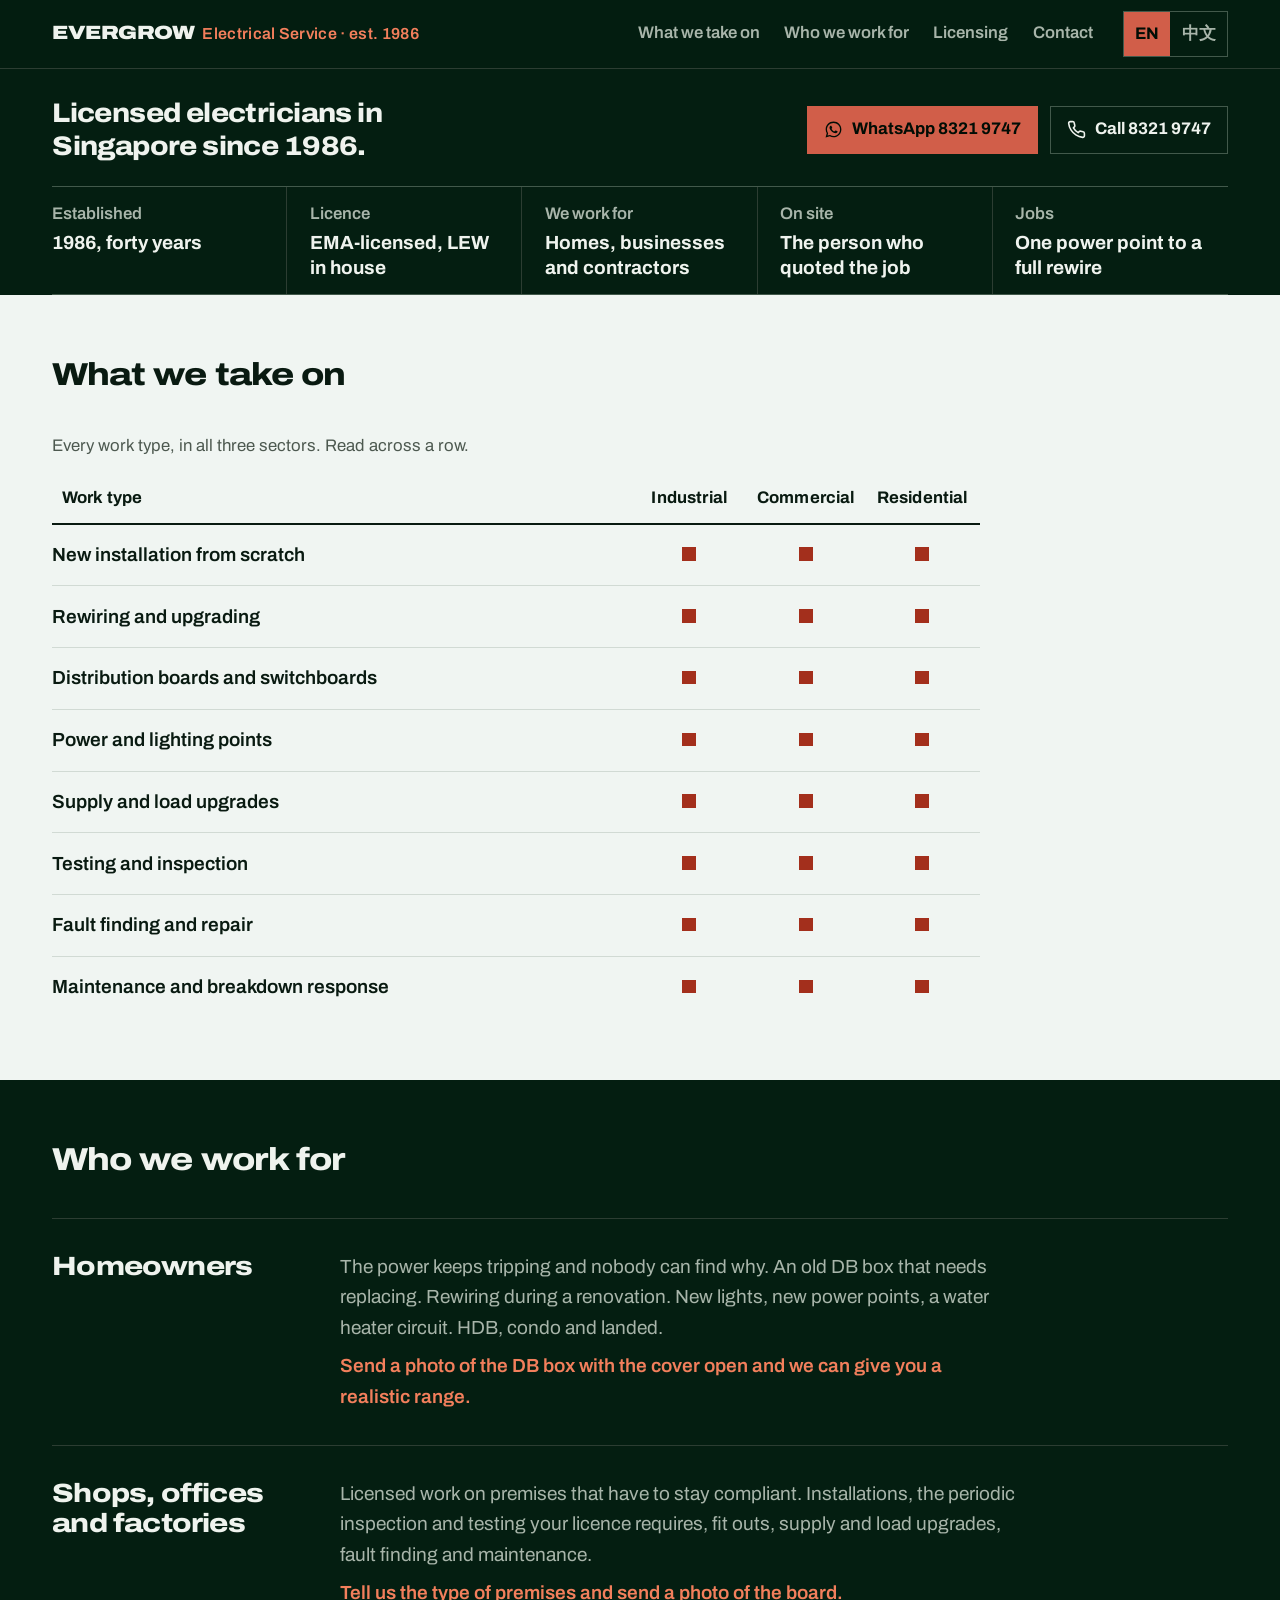
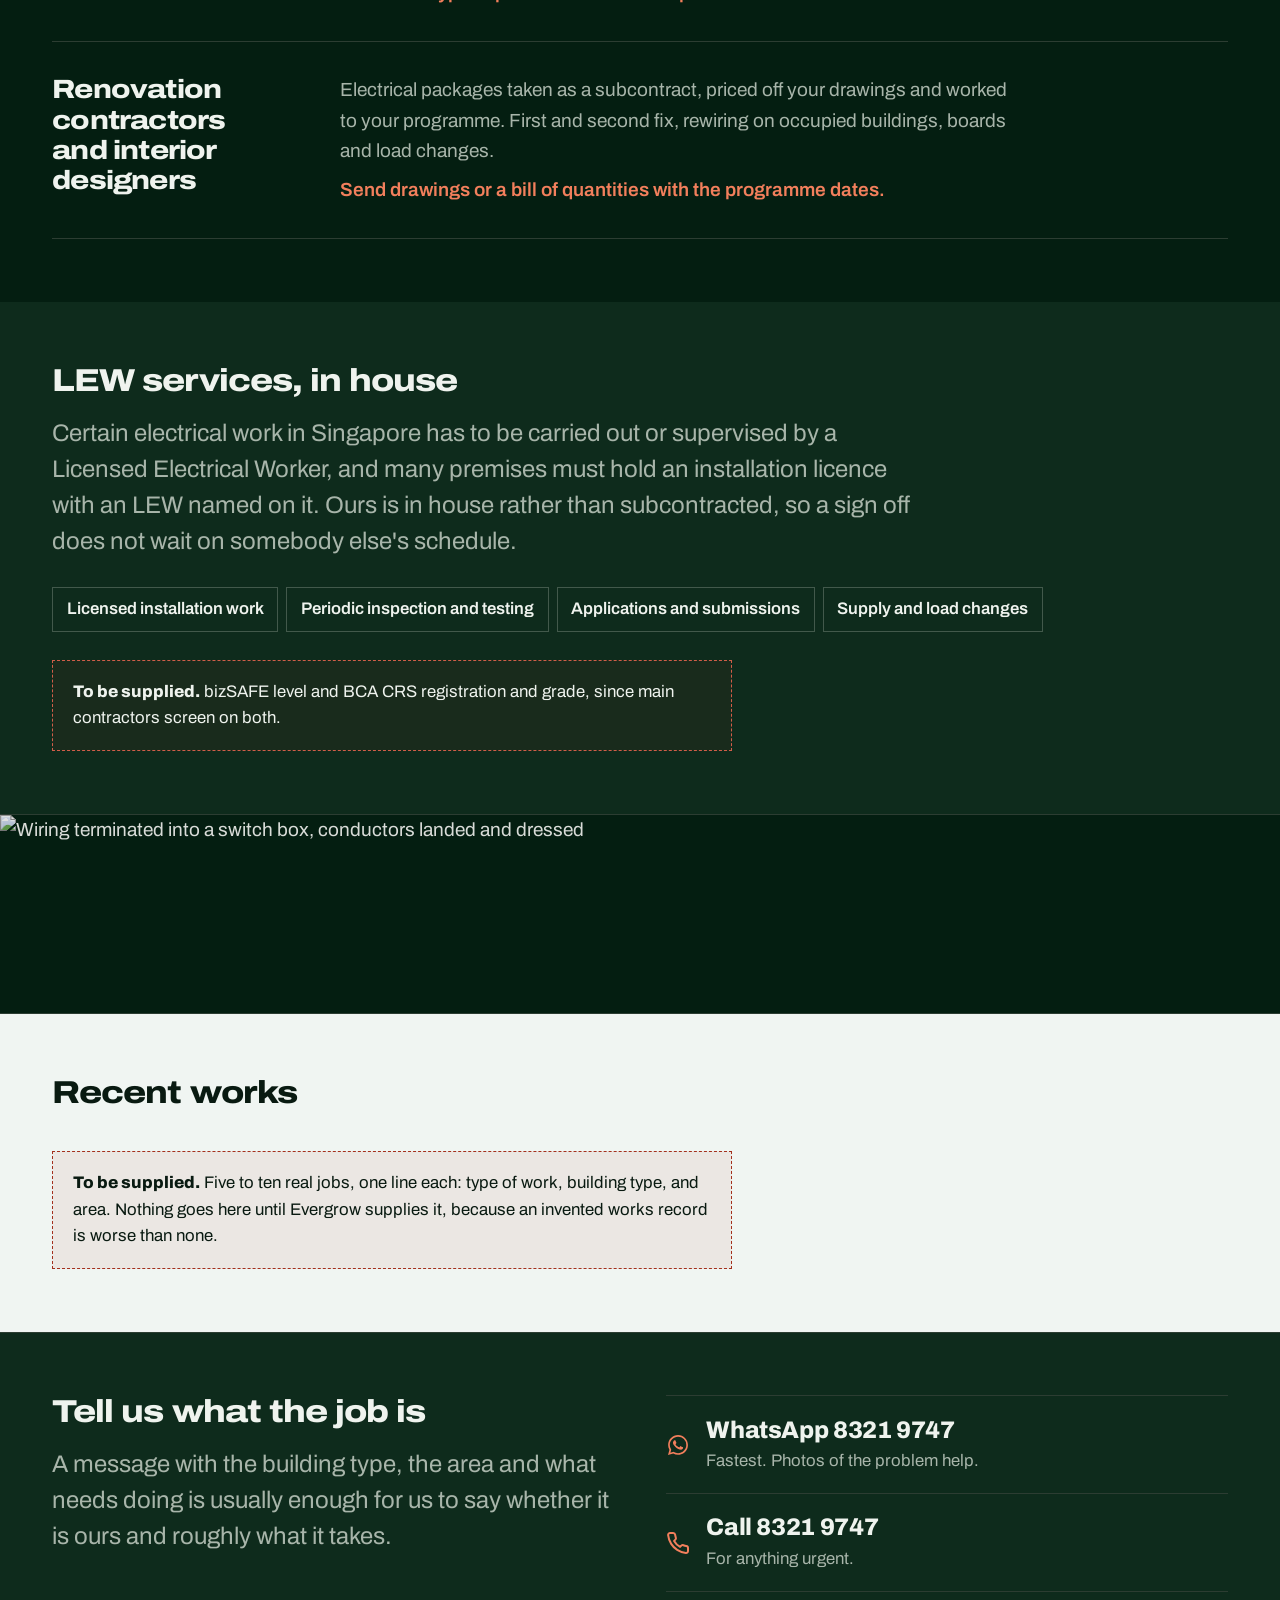
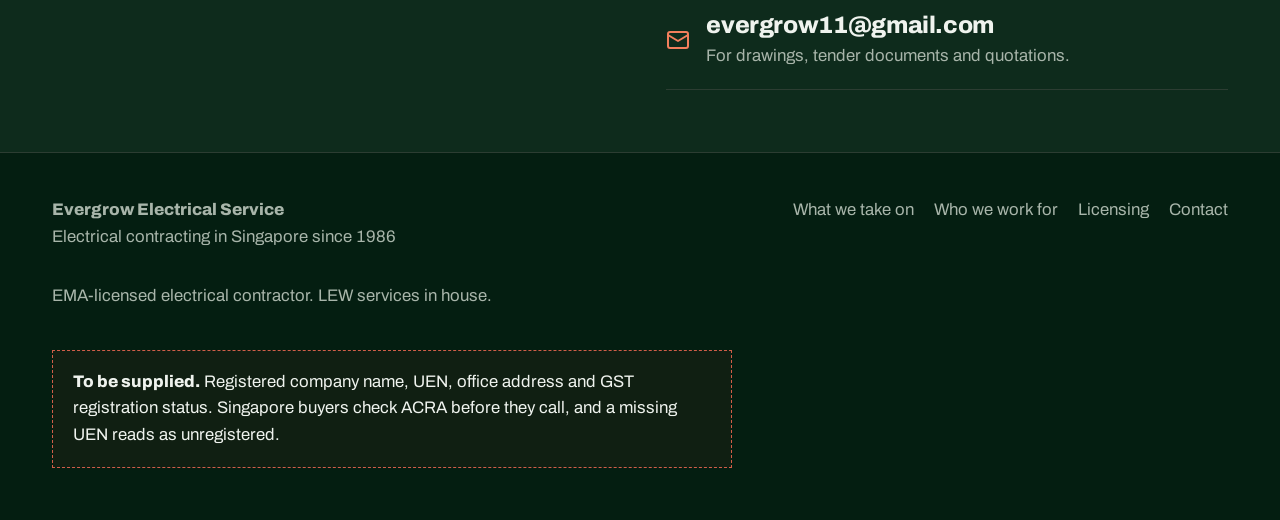
==== commit 23cdba7c: "Fix spec dividers sitting against text; write for homeowners first The divider bug: every spec cell " ====
--- a/index.html
+++ b/index.html
@@ -75,7 +75,7 @@
   <section class="header-line">
     <div class="wrap">
       <div class="header-line__row">
-        <h1 data-en="Electrical contracting in Singapore since 1986." data-zh="新加坡电气工程承包，始于 1986 年。">Electrical contracting in Singapore since 1986.</h1>
+        <h1 data-en="Licensed electricians in Singapore since 1986." data-zh="新加坡持牌电工，始于 1986 年。">Licensed electricians in Singapore since 1986.</h1>
         <div class="btn-row">
           <a class="btn btn--primary" href="https://wa.me/6583219747"><svg width="19" height="19" viewBox="0 0 24 24" fill="currentColor" aria-hidden="true"><path d="M12.04 2C6.58 2 2.13 6.45 2.13 11.91c0 1.75.46 3.46 1.32 4.96L2 22l5.25-1.38a9.87 9.87 0 0 0 4.79 1.22h.01c5.46 0 9.9-4.45 9.9-9.91C21.95 6.45 17.5 2 12.04 2Zm0 18.15h-.01a8.2 8.2 0 0 1-4.19-1.15l-.3-.18-3.12.82.83-3.04-.2-.31a8.19 8.19 0 0 1-1.26-4.38c0-4.54 3.7-8.23 8.25-8.23a8.23 8.23 0 0 1 8.23 8.24c0 4.54-3.7 8.23-8.23 8.23Zm4.52-6.16c-.25-.13-1.47-.72-1.69-.8-.23-.09-.39-.13-.56.12-.16.25-.64.8-.79.97-.14.16-.29.19-.54.06-.25-.12-1.05-.38-1.99-1.23-.74-.65-1.23-1.46-1.38-1.71-.14-.25-.01-.38.11-.51.11-.11.25-.29.37-.43.13-.15.17-.25.25-.41.09-.17.04-.31-.02-.43-.06-.13-.56-1.35-.77-1.84-.2-.49-.4-.42-.56-.43l-.47-.01c-.17 0-.43.06-.66.31-.22.25-.87.85-.87 2.07 0 1.22.89 2.4 1.02 2.56.12.17 1.75 2.67 4.23 3.74.59.26 1.05.41 1.41.52.59.19 1.13.16 1.56.1.47-.07 1.47-.6 1.68-1.18.2-.58.2-1.08.14-1.18-.06-.11-.22-.17-.47-.29Z"/></svg><span data-en="WhatsApp 8321 9747" data-zh="WhatsApp 8321 9747">WhatsApp 8321 9747</span></a>
           <a class="btn btn--ghost" href="tel:+6583219747"><svg width="19" height="19" viewBox="0 0 24 24" fill="none" stroke="currentColor" stroke-width="2" stroke-linecap="round" stroke-linejoin="round" aria-hidden="true"><path d="M22 16.92v3a2 2 0 0 1-2.18 2 19.79 19.79 0 0 1-8.63-3.07 19.5 19.5 0 0 1-6-6 19.79 19.79 0 0 1-3.07-8.67A2 2 0 0 1 4.11 2h3a2 2 0 0 1 2 1.72c.13.96.36 1.9.7 2.81a2 2 0 0 1-.45 2.11L8.09 9.91a16 16 0 0 0 6 6l1.27-1.27a2 2 0 0 1 2.11-.45c.9.34 1.85.57 2.81.7A2 2 0 0 1 22 16.92Z"/></svg><span data-en="Call 8321 9747" data-zh="致电 8321 9747">Call 8321 9747</span></a>
@@ -92,16 +92,16 @@
           <dd data-en="EMA-licensed, LEW in house" data-zh="EMA 持牌，内部 LEW">EMA-licensed, LEW in house</dd>
         </div>
         <div>
-          <dt data-en="Engaged as" data-zh="承接方式">Engaged as</dt>
-          <dd data-en="Subcontractor or direct" data-zh="分包或直接承接">Subcontractor or direct</dd>
+          <dt data-en="We work for" data-zh="服务对象">We work for</dt>
+          <dd data-en="Homes, businesses and contractors" data-zh="住宅、企业与承包商">Homes, businesses and contractors</dd>
         </div>
         <div>
           <dt data-en="On site" data-zh="现场施工">On site</dt>
           <dd data-en="The person who quoted the job" data-zh="即为报价的人">The person who quoted the job</dd>
         </div>
         <div>
-          <dt data-en="Scope" data-zh="工程范围">Scope</dt>
-          <dd data-en="New installation to rewiring" data-zh="从全新装置到重新布线">New installation to rewiring</dd>
+          <dt data-en="Jobs" data-zh="工程规模">Jobs</dt>
+          <dd data-en="One power point to a full rewire" data-zh="从单个电源点到全屋重新布线">One power point to a full rewire</dd>
         </div>
       </dl>
     </div>
@@ -166,19 +166,19 @@
 
       <ol class="who">
         <li>
+          <h3 data-en="Homeowners" data-zh="住宅屋主">Homeowners</h3>
+          <p data-en="The power keeps tripping and nobody can find why. An old DB box that needs replacing. Rewiring during a renovation. New lights, new power points, a water heater circuit. HDB, condo and landed." data-zh="电源反复跳闸却查不出原因。老旧电箱需要更换。装修期间重新布线。新增照明、电源插座、热水器专用回路。组屋、公寓与有地住宅。">The power keeps tripping and nobody can find why. An old DB box that needs replacing. Rewiring during a renovation. New lights, new power points, a water heater circuit. HDB, condo and landed.</p>
+          <p class="who__send" data-en="Send a photo of the DB box with the cover open and we can give you a realistic range." data-zh="附上打开盖板的配电箱照片，我们即可提供合理的价格区间。">Send a photo of the DB box with the cover open and we can give you a realistic range.</p>
+        </li>
+        <li>
+          <h3 data-en="Shops, offices and factories" data-zh="商店、办公室与工厂">Shops, offices and factories</h3>
+          <p data-en="Licensed work on premises that have to stay compliant. Installations, the periodic inspection and testing your licence requires, fit outs, supply and load upgrades, fault finding and maintenance." data-zh="为须持续合规的场所提供持牌工程。电气装置、执照所要求的定期检查与测试、装修工程、供电与负载提升、故障检修与维修保养。">Licensed work on premises that have to stay compliant. Installations, the periodic inspection and testing your licence requires, fit outs, supply and load upgrades, fault finding and maintenance.</p>
+          <p class="who__send" data-en="Tell us the type of premises and send a photo of the board." data-zh="请说明场所类型，并附上配电箱照片。">Tell us the type of premises and send a photo of the board.</p>
+        </li>
+        <li>
           <h3 data-en="Renovation contractors and interior designers" data-zh="装修承包商与室内设计师">Renovation contractors and interior designers</h3>
           <p data-en="Electrical packages taken as a subcontract, priced off your drawings and worked to your programme. First and second fix, rewiring on occupied buildings, boards and load changes." data-zh="以分包形式承接电气工程配套，依据贵司图纸报价，配合贵司工期施工。第一与第二阶段施工、在用建筑重新布线、配电板与负载变更。">Electrical packages taken as a subcontract, priced off your drawings and worked to your programme. First and second fix, rewiring on occupied buildings, boards and load changes.</p>
           <p class="who__send" data-en="Send drawings or a bill of quantities with the programme dates." data-zh="请发送图纸或工程量清单，并附上工期日期。">Send drawings or a bill of quantities with the programme dates.</p>
-        </li>
-        <li>
-          <h3 data-en="Businesses and building owners" data-zh="企业与业主">Businesses and building owners</h3>
-          <p data-en="Licensed work on premises that have to stay compliant. Installations, periodic inspection and testing, fit outs, supply and load upgrades, fault finding and maintenance." data-zh="为须持续合规的场所提供持牌工程。电气装置、定期检查与测试、装修工程、供电与负载提升、故障检修与维修保养。">Licensed work on premises that have to stay compliant. Installations, periodic inspection and testing, fit outs, supply and load upgrades, fault finding and maintenance.</p>
-          <p class="who__send" data-en="Tell us the premises type and send a photo of the board." data-zh="请说明场所类型，并附上配电箱照片。">Tell us the premises type and send a photo of the board.</p>
-        </li>
-        <li>
-          <h3 data-en="Homeowners" data-zh="住宅屋主">Homeowners</h3>
-          <p data-en="HDB, condo and landed. Rewiring, DB box upgrades, lighting and power points, water heater and appliance circuits, and tripping nobody can trace." data-zh="组屋、公寓与有地住宅。重新布线、电箱提升、照明与电源点、热水器与电器回路，以及查不出原因的跳闸。">HDB, condo and landed. Rewiring, DB box upgrades, lighting and power points, water heater and appliance circuits, and tripping nobody can trace.</p>
-          <p class="who__send" data-en="A photo of the DB box with the cover open gets you a realistic range." data-zh="附上打开盖板的配电箱照片，即可获得合理价格区间。">A photo of the DB box with the cover open gets you a realistic range.</p>
         </li>
       </ol>
     </div>
--- a/css/site.css
+++ b/css/site.css
@@ -340,7 +340,7 @@
 .header-line__row {
   display: flex;
   flex-wrap: wrap;
-  align-items: baseline;
+  align-items: center;
   justify-content: space-between;
   gap: 1rem clamp(1.5rem, 1rem + 2vw, 3rem);
   padding-bottom: clamp(1.1rem, 0.95rem + 0.7vw, 1.6rem);
@@ -357,22 +357,23 @@
 
 .header-line .btn { padding: 0.6rem 1rem; font-size: var(--step--1); }
 
-/* Specification row ----------------------------------------------------- */
+/* Specification row.
+   Column counts are set in mutually exclusive ranges so no nth-child rule
+   from one breakpoint can leak into another by specificity. The first cell
+   in every row is flush with the page margin; every other cell is inset so
+   its text never sits against a divider. */
 
 .spec {
   margin: 0;
   border-top: 1px solid var(--rule-strong);
   border-bottom: 1px solid var(--rule-strong);
   display: grid;
-  grid-template-columns: repeat(auto-fit, minmax(9.5rem, 1fr));
 }
 .spec > div {
-  padding: 0.85rem 1.15rem 0.9rem 0;
+  padding-block: 0.85rem 0.9rem;
   border-right: 1px solid var(--rule-on-deep);
   min-width: 0;
 }
-.spec > div:last-child { border-right: 0; padding-right: 0; }
-
 .spec dt {
   font-size: var(--step--1);
   font-weight: 600;
@@ -387,15 +388,40 @@
   text-wrap: pretty;
 }
 
-@media (max-width: 44rem) {
-  .spec { grid-template-columns: 1fr 1fr; }
-  .spec > div { padding: 0.75rem 0.9rem 0.8rem 0; border-bottom: 1px solid var(--rule-on-deep); }
+/* 5 across */
+@media (min-width: 68.001rem) {
+  .spec { grid-template-columns: repeat(5, minmax(0, 1fr)); }
+  .spec > div { padding-inline: 1.4rem; }
+  .spec > div:nth-child(5n + 1) { padding-left: 0; }
+  .spec > div:nth-child(5n) { border-right: 0; padding-right: 0; }
+  .spec > div:last-child { border-right: 0; padding-right: 0; }
+}
+
+/* 3 across */
+@media (min-width: 44.001rem) and (max-width: 68rem) {
+  .spec { grid-template-columns: repeat(3, minmax(0, 1fr)); }
+  .spec > div { padding-inline: 1.4rem; border-bottom: 1px solid var(--rule-on-deep); }
+  .spec > div:nth-child(3n + 1) { padding-left: 0; }
+  .spec > div:nth-child(3n) { border-right: 0; padding-right: 0; }
+  .spec > div:nth-last-child(-n + 2) { border-bottom: 0; }
+  .spec > div:last-child { border-right: 0; padding-right: 0; }
+}
+
+/* 2 across */
+@media (min-width: 21.001rem) and (max-width: 44rem) {
+  .spec { grid-template-columns: repeat(2, minmax(0, 1fr)); }
+  .spec > div { padding-inline: 1.1rem; border-bottom: 1px solid var(--rule-on-deep); }
+  .spec > div:nth-child(2n + 1) { padding-left: 0; }
   .spec > div:nth-child(2n) { border-right: 0; padding-right: 0; }
+  .spec > div:last-child { border-right: 0; border-bottom: 0; padding-right: 0; }
+  .spec > div:nth-last-child(2):nth-child(odd) { border-bottom: 0; }
+}
+
+/* stacked */
+@media (max-width: 21rem) {
+  .spec { grid-template-columns: 1fr; }
+  .spec > div { padding-inline: 0; border-right: 0; border-bottom: 1px solid var(--rule-on-deep); }
   .spec > div:last-child { border-bottom: 0; }
-}
-@media (max-width: 26rem) {
-  .spec { grid-template-columns: 1fr; }
-  .spec > div { border-right: 0; padding-right: 0; }
 }
 
 /* Plate. A wide letterbox of real work, doing the job of establishing the
